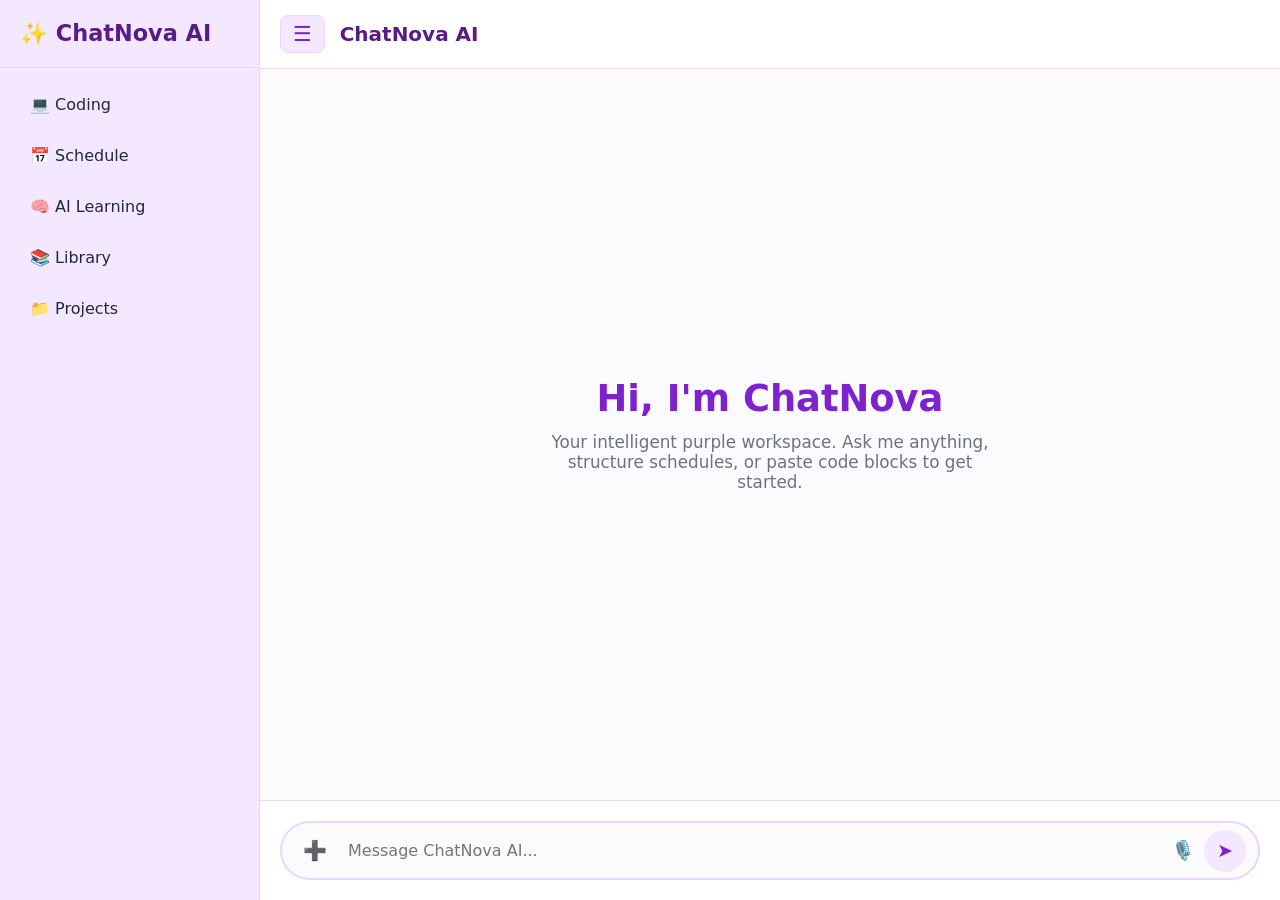
==== index.html @ 17fc51e3 "Update index.html" ====
<!DOCTYPE html>
<html lang="en">
<head>
    <meta charset="UTF-8">
    <meta name="viewport" content="width=device-width, initial-scale=1.0">
    <title>ChatNova AI</title>
    <style>
        /* --- Purple Theme Variables --- */
        :root {
            --primary: #7e22ce;       /* Main Purple */
            --primary-light: #a855f7; /* Light Purple */
            --primary-dark: #581c87;  /* Dark Purple */
            --bg-main: #fbfbfe;       /* Main Chat Background */
            --bg-sidebar: #f3e8ff;    /* Light Purple Sidebar */
            --bg-panel: #ffffff;      /* Pure White Panels */
            --text-main: #1f2937;
            --text-muted: #6b7280;
            --border: #e9d5ff;
            --shadow: rgba(126, 34, 206, 0.12);
        }

        * {
            box-sizing: border-box;
            margin: 0;
            padding: 0;
            font-family: 'Segoe UI', system-ui, -apple-system, sans-serif;
        }

        body {
            display: flex;
            height: 100vh;
            width: 100vw;
            background-color: var(--bg-main);
            color: var(--text-main);
            overflow: hidden;
        }

        /* --- Sidebar (Side Menu) --- */
        .sidebar {
            width: 260px;
            min-width: 260px;
            background-color: var(--bg-sidebar);
            border-right: 1px solid var(--border);
            display: flex;
            flex-direction: column;
            transition: all 0.3s ease;
            z-index: 100;
        }

        /* Class to collapse sidebar on desktop/mobile */
        .sidebar.collapsed {
            margin-left: -260px;
        }

        .sidebar-header {
            padding: 20px;
            font-size: 1.4rem;
            font-weight: 700;
            color: var(--primary-dark);
            border-bottom: 1px solid var(--border);
            display: flex;
            align-items: center;
            justify-content: space-between;
        }

        .menu-items {
            list-style: none;
            padding: 15px;
            flex-grow: 1;
            overflow-y: auto;
        }

        .menu-items li {
            padding: 12px 15px;
            margin-bottom: 8px;
            border-radius: 10px;
            cursor: pointer;
            transition: all 0.2s ease;
            display: flex;
            align-items: center;
            gap: 12px;
            font-weight: 500;
            color: var(--text-main);
        }

        .menu-items li:hover {
            background-color: var(--primary);
            color: white;
        }

        /* --- Main Chat Workspace --- */
        .main-content {
            flex-grow: 1;
            display: flex;
            flex-direction: column;
            height: 100%;
            position: relative;
            overflow: hidden;
        }

        /* Persistent Header for Top Actions */
        .app-header {
            display: flex;
            align-items: center;
            padding: 15px 20px;
            background-color: var(--bg-panel);
            border-bottom: 1px solid var(--border);
            gap: 15px;
        }

        .menu-btn {
            background: var(--bg-sidebar);
            border: 1px solid var(--border);
            font-size: 1.3rem;
            color: var(--primary);
            cursor: pointer;
            padding: 6px 12px;
            border-radius: 8px;
            transition: all 0.2s;
            display: flex;
            align-items: center;
            justify-content: center;
        }

        .menu-btn:hover {
            background-color: var(--primary);
            color: white;
        }

        .app-title {
            font-size: 1.25rem;
            font-weight: 600;
            color: var(--primary-dark);
        }

        /* --- Chat Stream Display --- */
        .chat-display {
            flex-grow: 1;
            padding: 20px;
            overflow-y: auto;
            display: flex;
            flex-direction: column;
            gap: 20px;
        }

        .welcome-container {
            text-align: center;
            margin: auto;
            max-width: 500px;
            padding: 20px;
        }

        .welcome-container h1 {
            color: var(--primary);
            margin-bottom: 12px;
            font-size: 2.3rem;
        }

        .welcome-container p {
            color: var(--text-muted);
            font-size: 1.05rem;
        }

        /* Chat Bubbles */
        .message {
            max-width: 75%;
            padding: 14px 18px;
            border-radius: 18px;
            font-size: 1rem;
            line-height: 1.5;
            word-wrap: break-word;
            animation: fadeIn 0.3s ease;
        }

        @keyframes fadeIn {
            from { opacity: 0; transform: translateY(8px); }
            to { opacity: 1; transform: translateY(0); }
        }

        .message.user {
            align-self: flex-end;
            background-color: var(--primary);
            color: white;
            border-radius: 18px 18px 0 18px;
            box-shadow: 0 4px 10px var(--shadow);
        }

        .message.assistant {
            align-self: flex-start;
            background-color: var(--bg-panel);
            color: var(--text-main);
            border-radius: 18px 18px 18px 0;
            border: 1px solid var(--border);
            box-shadow: 0 2px 5px rgba(0,0,0,0.02);
        }

        /* --- Input Action Center --- */
        .input-area-wrapper {
            padding: 20px;
            background-color: var(--bg-panel);
            border-top: 1px solid var(--border);
            position: relative;
        }

        .input-box-container {
            display: flex;
            align-items: center;
            background-color: var(--bg-main);
            border: 2px solid var(--border);
            border-radius: 30px;
            padding: 6px 12px;
            transition: all 0.2s ease;
        }

        .input-box-container:focus-within {
            border-color: var(--primary-light);
            background-color: #fff;
            box-shadow: 0 0 12px var(--shadow);
        }

        .action-btn {
            background: none;
            border: none;
            font-size: 1.2rem;
            color: var(--text-muted);
            cursor: pointer;
            width: 42px;
            height: 42px;
            border-radius: 50%;
            display: flex;
            align-items: center;
            justify-content: center;
            transition: all 0.2s;
            flex-shrink: 0;
        }

        .action-btn:hover {
            background-color: var(--border);
            color: var(--primary-dark);
        }

        .action-btn.send {
            color: var(--primary);
            background-color: var(--bg-sidebar);
        }

        .action-btn.send:hover {
            background-color: var(--primary);
            color: white;
        }

        .chat-input {
            flex-grow: 1;
            border: none;
            outline: none;
            padding: 12px;
            font-size: 1rem;
            background: transparent;
            color: var(--text-main);
        }

        /* --- Floating Upload Overlay Menu --- */
        .upload-popup-menu {
            position: absolute;
            bottom: 85px;
            left: 25px;
            background-color: var(--bg-panel);
            border: 1px solid var(--border);
            border-radius: 14px;
            box-shadow: 0 12px 24px var(--shadow);
            display: none;
            flex-direction: column;
            width: 180px;
            z-index: 200;
            overflow: hidden;
        }

        .upload-popup-menu.show {
            display: flex;
            animation: popUp 0.2s ease;
        }

        @keyframes popUp {
            from { opacity: 0; transform: translateY(15px) scale(0.95); }
            to { opacity: 1; transform: translateY(0) scale(1); }
        }

        .upload-option {
            padding: 12px 16px;
            display: flex;
            align-items: center;
            gap: 12px;
            cursor: pointer;
            font-weight: 500;
            transition: background 0.2s;
            color: var(--text-main);
        }

        .upload-option:hover {
            background-color: var(--bg-sidebar);
            color: var(--primary-dark);
        }

        /* --- Responsive Screen Dynamics --- */
        @media (max-width: 768px) {
            .sidebar {
                position: absolute;
                top: 0;
                left: 0;
                height: 100%;
            }
            
            /* Overlay shadow background when sidebar is open on mobile */
            body.sidebar-open::after {
                content: '';
                position: fixed;
                top: 0;
                left: 0;
                width: 100vw;
                height: 100vh;
                background: rgba(0,0,0,0.4);
                z-index: 90;
            }
        }
    </style>
</head>
<body>

    <aside class="sidebar" id="sidebar">
        <div class="sidebar-header">
            <span>✨ ChatNova AI</span>
        </div>
        <ul class="menu-items">
            <li onclick="selectMenu('Coding')">💻 Coding</li>
            <li onclick="selectMenu('Schedule')">📅 Schedule</li>
            <li onclick="selectMenu('AI Learning')">🧠 AI Learning</li>
            <li onclick="selectMenu('Library')">📚 Library</li>
            <li onclick="selectMenu('Projects')">📁 Projects</li>
        </ul>
    </aside>

    <main class="main-content">
        <header class="app-header">
            <button class="menu-btn" id="globalMenuToggle" title="Toggle Sidebar">☰</button>
            <div class="app-title" id="dynamicTitle">ChatNova AI</div>
        </header>

        <div class="chat-display" id="chatDisplay">
            <div class="welcome-container" id="welcomeScreen">
                <h1>Hi, I'm ChatNova</h1>
                <p>Your intelligent purple workspace. Ask me anything, structure schedules, or paste code blocks to get started.</p>
            </div>
        </div>

        <div class="input-area-wrapper">
            
            <div class="upload-popup-menu" id="uploadPopupMenu">
                <div class="upload-option" onclick="triggerUpload('Camera')">📷 Camera</div>
                <div class="upload-option" onclick="triggerUpload('Image')">🖼️ Upload Image</div>
                <div class="upload-option" onclick="triggerUpload('File')">📁 File</div>
            </div>

            <div class="input-box-container">
                <button class="action-btn" id="plusMenuBtn" title="Upload Content" type="button">➕</button>
                <input type="text" id="chatInputField" class="chat-input" placeholder="Message ChatNova AI..." autocomplete="off">
                <button class="action-btn" id="micBtn" title="Voice Input" type="button">🎙️</button>
                <button class="action-btn send" id="sendMsgBtn" title="Send Message" type="button">➤</button>
            </div>
        </div>
    </main>

    <script>
        // DOM Elements Configuration
        const sidebar = document.getElementById('sidebar');
        const globalMenuToggle = document.getElementById('globalMenuToggle');
        const plusMenuBtn = document.getElementById('plusMenuBtn');
        const uploadPopupMenu = document.getElementById('uploadPopupMenu');
        const sendMsgBtn = document.getElementById('sendMsgBtn');
        const chatInputField = document.getElementById('chatInputField');
        const chatDisplay = document.getElementById('chatDisplay');
        const welcomeScreen = document.getElementById('welcomeScreen');
        const micBtn = document.getElementById('micBtn');

        // 1. Sidebar Collapse / Expand Functionality (Desktop & Mobile)
        globalMenuToggle.addEventListener('click', (e) => {
            e.stopPropagation();
            sidebar.classList.toggle('collapsed');
            document.body.classList.toggle('sidebar-open');
        });

        // Close sidebar on mobile when clicking the workspace backdrop
        document.addEventListener('click', (e) => {
            if (window.innerWidth <= 768) {
                if (!sidebar.contains(e.target) && !globalMenuToggle.contains(e.target)) {
                    sidebar.classList.add('collapsed');
                    document.body.classList.remove('sidebar-open');
                }
            }
        });

        // 2. ➕ Plus Upload Menu Mechanics
        plusMenuBtn.addEventListener('click', (e) => {
            e.stopPropagation(); // Stop window click from instantly shutting the menu
            uploadPopupMenu.classList.toggle('show');
        });

        // Dismiss upload menu when clicking anywhere else on screen
        document.addEventListener('click', (e) => {
            if (!uploadPopupMenu.contains(e.target) && !plusMenuBtn.contains(e.target)) {
                uploadPopupMenu.classList.remove('show');
            }
        });

        // 3. Execution Logic for Upload Actions
        function triggerUpload(type) {
            uploadPopupMenu.classList.remove('show');
            
            // Render simulated upload systemic response
            hideWelcome();
            appendMessage(`System Action: Activated ${type} pipeline.`, 'assistant');
        }

        // 4. Sidebar Content Categorization Simulation
        function selectMenu(category) {
            document.getElementById('dynamicTitle').innerText = `ChatNova AI — ${category}`;
            hideWelcome();
            appendMessage(`Switched contextual canvas to: **${category}** mode.`, 'assistant');
            
            // Auto collapse sidebar view on mobile after item choice
            if (window.innerWidth <= 768) {
                sidebar.classList.add('collapsed');
                document.body.classList.remove('sidebar-open');
            }
        }

        // 5. Chat Lifecycle Engine (Send & Response)
        function executeUserSend() {
            const queryText = chatInputField.value.trim();
            if (!queryText) return; // Prevent empty transmissions

            hideWelcome();
            
            // Inject User Message Bubble
            appendMessage(queryText, 'user');
            chatInputField.value = ''; // Flush input track

            // Trigger AI Automated Response Generation Routine
            simulateAIResponse(queryText);
        }

        function appendMessage(text, sender) {
            const msgBubble = document.createElement('div');
            msgBubble.classList.add('message', sender);
            msgBubble.innerHTML = text;
            
            chatDisplay.appendChild(msgBubble);
            
            // Enforce automatic scroll-down tracking
            chatDisplay.scrollTop = chatDisplay.scrollHeight;
        }

        function hideWelcome() {
            if (welcomeScreen) {
                welcomeScreen.style.display = 'none';
            }
        }

        function simulateAIResponse(userPrompt) {
            setTimeout(() => {
                let reply = "I process prompts universally. Tell me how to configure your current stack!";
                
                if (userPrompt.toLowerCase().includes('hello') || userPrompt.toLowerCase().includes('hi')) {
                    reply = "Hello! ChatNova AI online. Ready to build software, organize calendars, or parse intelligence tracks.";
                } else {
                    reply = `I am processing your text request: "<em>${userPrompt}</em>". Custom workspace triggers are online.`;
                }
                appendMessage(reply, 'assistant');
            }, 750);
        }

        // Event Attachment Links
        sendMsgBtn.addEventListener('click', executeUserSend);
        
        chatInputField.addEventListener('keydown', (e) => {
            if (e.key === 'Enter') {
                executeUserSend();
            }
        });

        micBtn.addEventListener('click', () => {
            hideWelcome();
            appendMessage("<em>Listening for audio stream input...</em>", 'assistant');
        });
    </script>
</body>
</html>
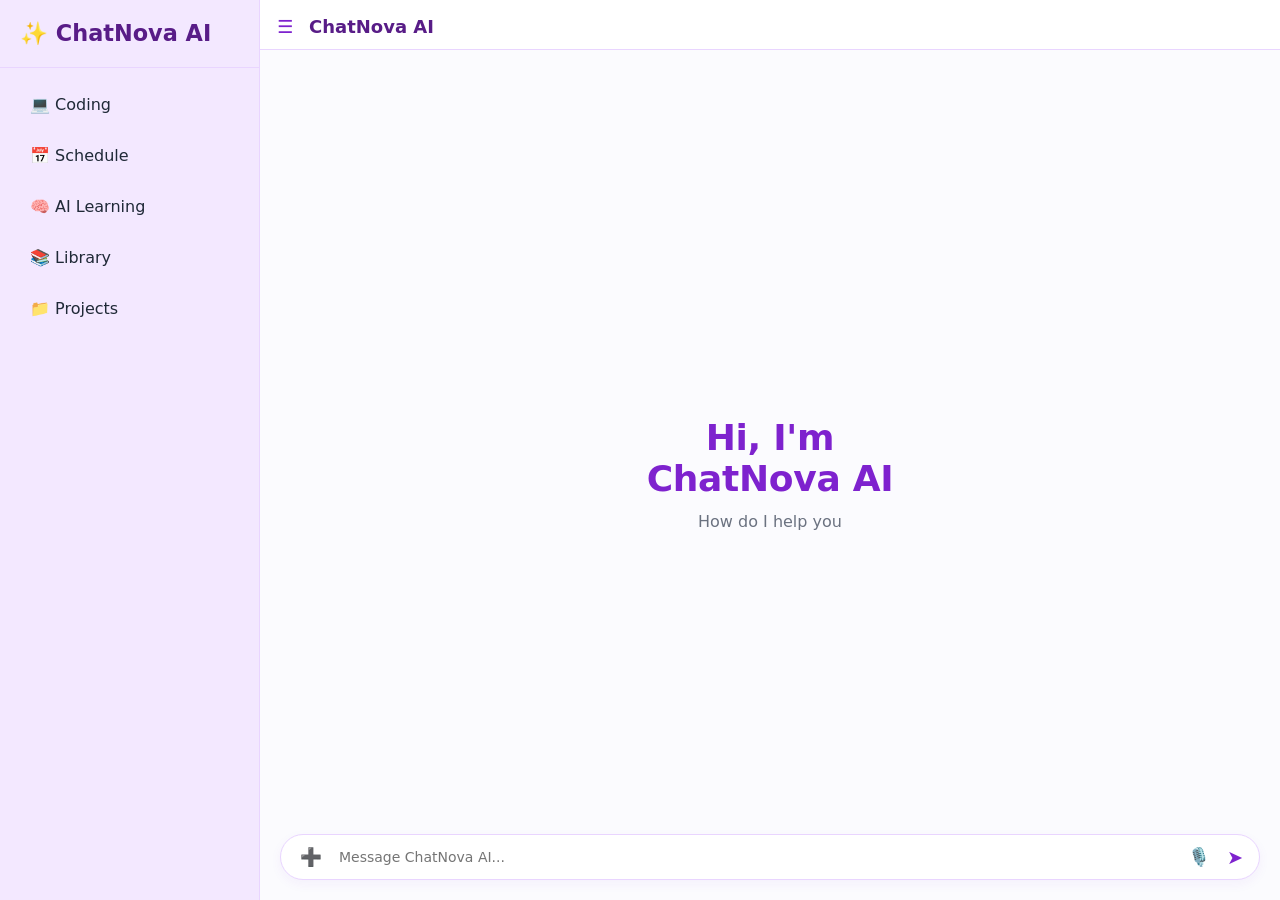
==== commit 21527331: "Update index.html" ====
--- a/index.html
+++ b/index.html
@@ -2,7 +2,7 @@
 <html lang="en">
 <head>
     <meta charset="UTF-8">
-    <meta name="viewport" content="width=device-width, initial-scale=1.0">
+    <meta name="viewport" content="width=device-width, initial-scale=1.0, maximum-scale=1.0, user-scalable=no">
     <title>ChatNova AI</title>
     <style>
         /* --- Purple Theme Variables --- */
@@ -26,13 +26,20 @@
             font-family: 'Segoe UI', system-ui, -apple-system, sans-serif;
         }
 
-        body {
-            display: flex;
-            height: 100vh;
+        html, body {
+            height: 100dvh;
             width: 100vw;
             background-color: var(--bg-main);
             color: var(--text-main);
             overflow: hidden;
+            position: fixed;
+            top: 0;
+            left: 0;
+            display: flex;
+
+            /* Mobile Chrome ko text automatically bada karne se rokne ke liye */
+            -webkit-text-size-adjust: none !important;
+            text-size-adjust: none !important;
         }
 
         /* --- Sidebar (Side Menu) --- */
@@ -47,7 +54,6 @@
             z-index: 100;
         }
 
-        /* Class to collapse sidebar on desktop/mobile */
         .sidebar.collapsed {
             margin-left: -260px;
         }
@@ -93,42 +99,37 @@
             flex-grow: 1;
             display: flex;
             flex-direction: column;
-            height: 100%;
+            height: 100dvh;
+            width: 100%;
             position: relative;
             overflow: hidden;
         }
 
-        /* Persistent Header for Top Actions */
+        /* Persistent Header */
         .app-header {
             display: flex;
             align-items: center;
-            padding: 15px 20px;
+            padding: 16px 16px 12px 16px !important;
             background-color: var(--bg-panel);
             border-bottom: 1px solid var(--border);
             gap: 15px;
+            flex-shrink: 0;
         }
 
         .menu-btn {
-            background: var(--bg-sidebar);
-            border: 1px solid var(--border);
-            font-size: 1.3rem;
+            background: transparent;
+            border: none;
+            font-size: 18px !important;
+            width: 18px !important;
             color: var(--primary);
             cursor: pointer;
-            padding: 6px 12px;
-            border-radius: 8px;
-            transition: all 0.2s;
             display: flex;
             align-items: center;
             justify-content: center;
         }
 
-        .menu-btn:hover {
-            background-color: var(--primary);
-            color: white;
-        }
-
         .app-title {
-            font-size: 1.25rem;
+            font-size: 18px;
             font-weight: 600;
             color: var(--primary-dark);
         }
@@ -136,29 +137,37 @@
         /* --- Chat Stream Display --- */
         .chat-display {
             flex-grow: 1;
+            min-height: 0;
             padding: 20px;
+            padding-bottom: 120px; /* Space protected for bottom input bar */
             overflow-y: auto;
             display: flex;
             flex-direction: column;
+            justify-content: center;
             gap: 20px;
         }
 
+        /* ─── 🌟 ULTRA-SLEEK CHHOTA TEXT CONFIGURATION 🌟 ─── */
         .welcome-container {
             text-align: center;
-            margin: auto;
-            max-width: 500px;
-            padding: 20px;
+            margin: auto !important;
+            width: 260px !important;
+            max-width: 260px !important;
+            padding: 0px !important;
         }
 
         .welcome-container h1 {
-            color: var(--primary);
-            margin-bottom: 12px;
-            font-size: 2.3rem;
+            color: var(--primary) !important;
+            font-size: 18px !important; /* Perfect small dimensions */
+            font-weight: 700 !important;
+            margin-bottom: 6px !important;
+            letter-spacing: -0.3px !important;
         }
 
         .welcome-container p {
-            color: var(--text-muted);
-            font-size: 1.05rem;
+            color: var(--text-muted) !important;
+            font-size: 12px !important; /* Tiny premium looking subtitle text */
+            line-height: 1.4 !important;
         }
 
         /* Chat Bubbles */
@@ -194,69 +203,76 @@
             box-shadow: 0 2px 5px rgba(0,0,0,0.02);
         }
 
-        /* --- Input Action Center --- */
+        /* ─── 🌟 FIXED INPUT BOX & RIGHT ICONS ALIGNMENT 🌟 ─── */
         .input-area-wrapper {
-            padding: 20px;
+            position: absolute !important;
+            bottom: 0 !important;
+            left: 0 !important;
+            width: 100% !important;
+            padding: 12px 16px !important;
+            padding-bottom: 24px !important; /* Screen floor margin */
+            background-color: var(--bg-main) !important;
+            z-index: 999 !important;
+        }
+
+        .input-box-container {
+            display: flex;
+            align-items: center;
+            justify-content: space-between !important;
             background-color: var(--bg-panel);
-            border-top: 1px solid var(--border);
-            position: relative;
-        }
-
-        .input-box-container {
-            display: flex;
-            align-items: center;
-            background-color: var(--bg-main);
-            border: 2px solid var(--border);
-            border-radius: 30px;
-            padding: 6px 12px;
-            transition: all 0.2s ease;
-        }
-
-        .input-box-container:focus-within {
-            border-color: var(--primary-light);
-            background-color: #fff;
-            box-shadow: 0 0 12px var(--shadow);
-        }
-
-        .action-btn {
-            background: none;
-            border: none;
-            font-size: 1.2rem;
-            color: var(--text-muted);
-            cursor: pointer;
-            width: 42px;
-            height: 42px;
-            border-radius: 50%;
-            display: flex;
-            align-items: center;
-            justify-content: center;
-            transition: all 0.2s;
-            flex-shrink: 0;
-        }
-
-        .action-btn:hover {
-            background-color: var(--border);
-            color: var(--primary-dark);
-        }
-
-        .action-btn.send {
-            color: var(--primary);
-            background-color: var(--bg-sidebar);
-        }
-
-        .action-btn.send:hover {
-            background-color: var(--primary);
-            color: white;
+            border: 1px solid var(--border);
+            border-radius: 28px;
+            padding: 6px 14px !important;
+            box-shadow: 0 4px 12px rgba(126, 34, 206, 0.05);
+            gap: 8px;
         }
 
         .chat-input {
             flex-grow: 1;
             border: none;
             outline: none;
-            padding: 12px;
-            font-size: 1rem;
+            padding: 6px 4px;
+            font-size: 14px;
             background: transparent;
             color: var(--text-main);
+        }
+
+        /* Right Side Actions wrapper to prevent button layout overflow */
+        .input-actions-right {
+            display: flex;
+            align-items: center;
+            gap: 12px;
+            flex-shrink: 0;
+            padding-right: 2px;
+        }
+
+        .action-btn {
+            background: none;
+            border: none;
+            font-size: 1.1rem;
+            color: var(--text-muted);
+            cursor: pointer;
+            width: 32px;
+            height: 32px;
+            border-radius: 50%;
+            display: flex;
+            align-items: center;
+            justify-content: center;
+            transition: all 0.2s;
+            flex-shrink: 0;
+        }
+
+        .action-btn:hover {
+            background-color: var(--border);
+            color: var(--primary-dark);
+        }
+
+        .action-btn.send {
+            color: var(--primary) !important;
+            font-size: 1.2rem !important;
+            background-color: transparent !important;
+            width: auto;
+            height: auto;
         }
 
         /* --- Floating Upload Overlay Menu --- */
@@ -309,8 +325,7 @@
                 left: 0;
                 height: 100%;
             }
-            
-            /* Overlay shadow background when sidebar is open on mobile */
+
             body.sidebar-open::after {
                 content: '';
                 position: fixed;
@@ -320,6 +335,28 @@
                 height: 100vh;
                 background: rgba(0,0,0,0.4);
                 z-index: 90;
+            }
+        }
+
+        /* Large Computer Monitors Reset Scaling */
+        @media (min-width: 769px) {
+            .welcome-container {
+                max-width: 500px;
+                width: auto !important;
+            }
+            .welcome-container h1 {
+                font-size: 36px !important;
+                margin-bottom: 12px !important;
+            }
+            .welcome-container p {
+                font-size: 16px !important;
+            }
+            .input-area-wrapper {
+                position: relative;
+                padding: 20px !important;
+            }
+            .chat-display {
+                padding-bottom: 20px;
             }
         }
     </style>
@@ -339,7 +376,7 @@
         </ul>
     </aside>
 
-    <main class="main-content">
+    <div class="main-content">
         <header class="app-header">
             <button class="menu-btn" id="globalMenuToggle" title="Toggle Sidebar">☰</button>
             <div class="app-title" id="dynamicTitle">ChatNova AI</div>
@@ -347,13 +384,13 @@
 
         <div class="chat-display" id="chatDisplay">
             <div class="welcome-container" id="welcomeScreen">
-                <h1>Hi, I'm ChatNova</h1>
-                <p>Your intelligent purple workspace. Ask me anything, structure schedules, or paste code blocks to get started.</p>
+                <h1>Hi, I'm ChatNova AI</h1>
+                <p>How do I help you</p>
             </div>
         </div>
 
         <div class="input-area-wrapper">
-            
+
             <div class="upload-popup-menu" id="uploadPopupMenu">
                 <div class="upload-option" onclick="triggerUpload('Camera')">📷 Camera</div>
                 <div class="upload-option" onclick="triggerUpload('Image')">🖼️ Upload Image</div>
@@ -363,14 +400,17 @@
             <div class="input-box-container">
                 <button class="action-btn" id="plusMenuBtn" title="Upload Content" type="button">➕</button>
                 <input type="text" id="chatInputField" class="chat-input" placeholder="Message ChatNova AI..." autocomplete="off">
-                <button class="action-btn" id="micBtn" title="Voice Input" type="button">🎙️</button>
-                <button class="action-btn send" id="sendMsgBtn" title="Send Message" type="button">➤</button>
+                
+                <!-- Right Side Actions Group to stop layout shifting -->
+                <div class="input-actions-right">
+                    <button class="action-btn" id="micBtn" title="Voice Input" type="button">🎙️</button>
+                    <button class="action-btn send" id="sendMsgBtn" title="Send Message" type="button">➤</button>
+                </div>
             </div>
         </div>
-    </main>
+    </div>
 
     <script>
-        // DOM Elements Configuration
         const sidebar = document.getElementById('sidebar');
         const globalMenuToggle = document.getElementById('globalMenuToggle');
         const plusMenuBtn = document.getElementById('plusMenuBtn');
@@ -381,14 +421,12 @@
         const welcomeScreen = document.getElementById('welcomeScreen');
         const micBtn = document.getElementById('micBtn');
 
-        // 1. Sidebar Collapse / Expand Functionality (Desktop & Mobile)
         globalMenuToggle.addEventListener('click', (e) => {
             e.stopPropagation();
             sidebar.classList.toggle('collapsed');
             document.body.classList.toggle('sidebar-open');
         });
 
-        // Close sidebar on mobile when clicking the workspace backdrop
         document.addEventListener('click', (e) => {
             if (window.innerWidth <= 768) {
                 if (!sidebar.contains(e.target) && !globalMenuToggle.contains(e.target)) {
@@ -398,53 +436,41 @@
             }
         });
 
-        // 2. ➕ Plus Upload Menu Mechanics
         plusMenuBtn.addEventListener('click', (e) => {
-            e.stopPropagation(); // Stop window click from instantly shutting the menu
+            e.stopPropagation();
             uploadPopupMenu.classList.toggle('show');
         });
 
-        // Dismiss upload menu when clicking anywhere else on screen
         document.addEventListener('click', (e) => {
             if (!uploadPopupMenu.contains(e.target) && !plusMenuBtn.contains(e.target)) {
                 uploadPopupMenu.classList.remove('show');
             }
         });
 
-        // 3. Execution Logic for Upload Actions
         function triggerUpload(type) {
             uploadPopupMenu.classList.remove('show');
-            
-            // Render simulated upload systemic response
             hideWelcome();
             appendMessage(`System Action: Activated ${type} pipeline.`, 'assistant');
         }
 
-        // 4. Sidebar Content Categorization Simulation
         function selectMenu(category) {
             document.getElementById('dynamicTitle').innerText = `ChatNova AI — ${category}`;
             hideWelcome();
             appendMessage(`Switched contextual canvas to: **${category}** mode.`, 'assistant');
-            
-            // Auto collapse sidebar view on mobile after item choice
+
             if (window.innerWidth <= 768) {
                 sidebar.classList.add('collapsed');
                 document.body.classList.remove('sidebar-open');
             }
         }
 
-        // 5. Chat Lifecycle Engine (Send & Response)
         function executeUserSend() {
             const queryText = chatInputField.value.trim();
-            if (!queryText) return; // Prevent empty transmissions
+            if (!queryText) return;
 
             hideWelcome();
-            
-            // Inject User Message Bubble
             appendMessage(queryText, 'user');
-            chatInputField.value = ''; // Flush input track
-
-            // Trigger AI Automated Response Generation Routine
+            chatInputField.value = '';
             simulateAIResponse(queryText);
         }
 
@@ -452,10 +478,7 @@
             const msgBubble = document.createElement('div');
             msgBubble.classList.add('message', sender);
             msgBubble.innerHTML = text;
-            
             chatDisplay.appendChild(msgBubble);
-            
-            // Enforce automatic scroll-down tracking
             chatDisplay.scrollTop = chatDisplay.scrollHeight;
         }
 
@@ -468,7 +491,6 @@
         function simulateAIResponse(userPrompt) {
             setTimeout(() => {
                 let reply = "I process prompts universally. Tell me how to configure your current stack!";
-                
                 if (userPrompt.toLowerCase().includes('hello') || userPrompt.toLowerCase().includes('hi')) {
                     reply = "Hello! ChatNova AI online. Ready to build software, organize calendars, or parse intelligence tracks.";
                 } else {
@@ -478,9 +500,7 @@
             }, 750);
         }
 
-        // Event Attachment Links
         sendMsgBtn.addEventListener('click', executeUserSend);
-        
         chatInputField.addEventListener('keydown', (e) => {
             if (e.key === 'Enter') {
                 executeUserSend();
@@ -493,4 +513,4 @@
         });
     </script>
 </body>
-</html>+</html>
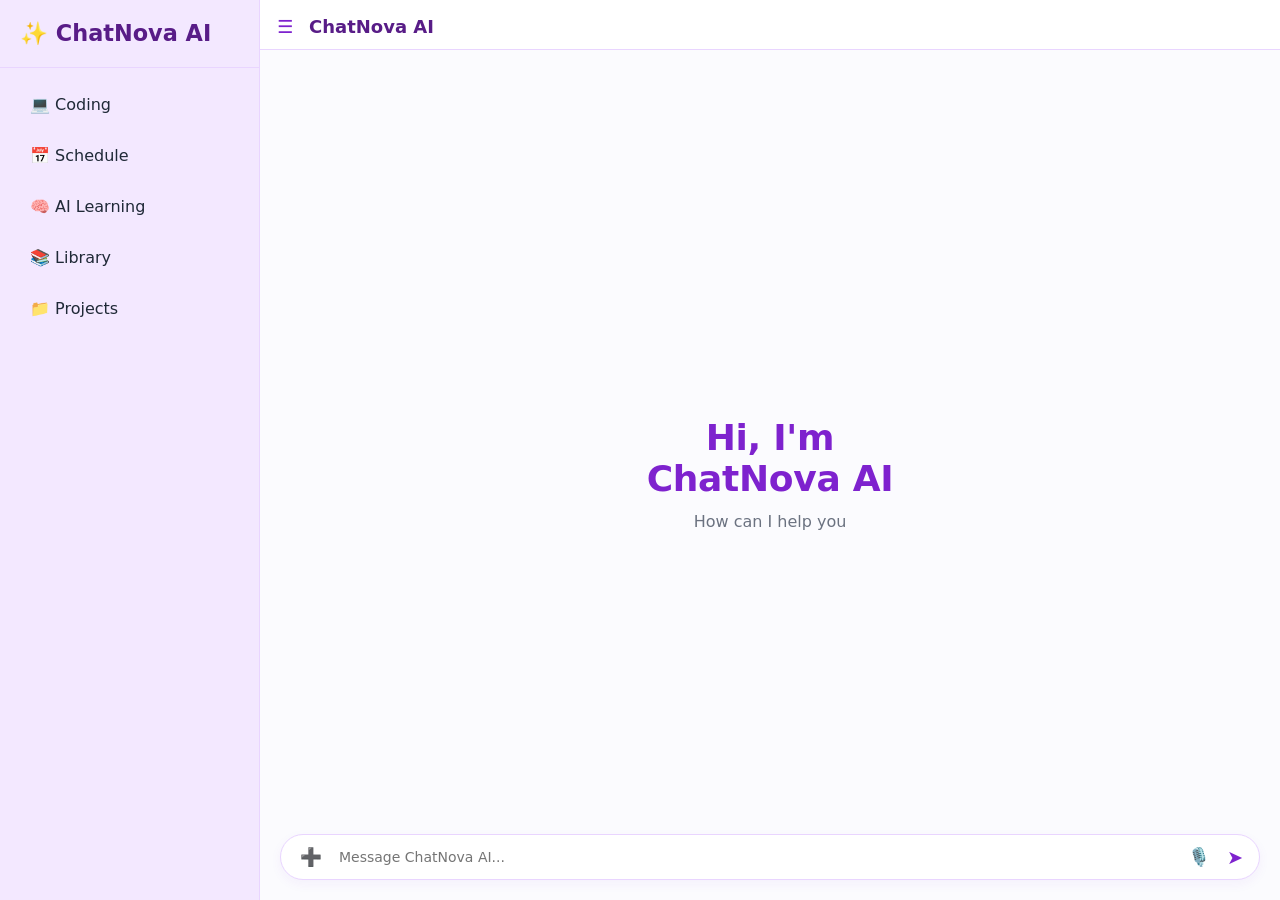
==== commit ec48afb2: "Update index.html" ====
--- a/index.html
+++ b/index.html
@@ -385,16 +385,16 @@
         <div class="chat-display" id="chatDisplay">
             <div class="welcome-container" id="welcomeScreen">
                 <h1>Hi, I'm ChatNova AI</h1>
-                <p>How do I help you</p>
+                <p>How can I help you</p>
             </div>
         </div>
 
         <div class="input-area-wrapper">
 
             <div class="upload-popup-menu" id="uploadPopupMenu">
-                <div class="upload-option" onclick="triggerUpload('Camera')">📷 Camera</div>
-                <div class="upload-option" onclick="triggerUpload('Image')">🖼️ Upload Image</div>
-                <div class="upload-option" onclick="triggerUpload('File')">📁 File</div>
+                <div class="upload-option" onclick="triggerUpload('Camera')"> Camera</div>
+                <div class="upload-option" onclick="triggerUpload('Image')"> Upload Image</div>
+                <div class="upload-option" onclick="triggerUpload('File')"> File</div>
             </div>
 
             <div class="input-box-container">
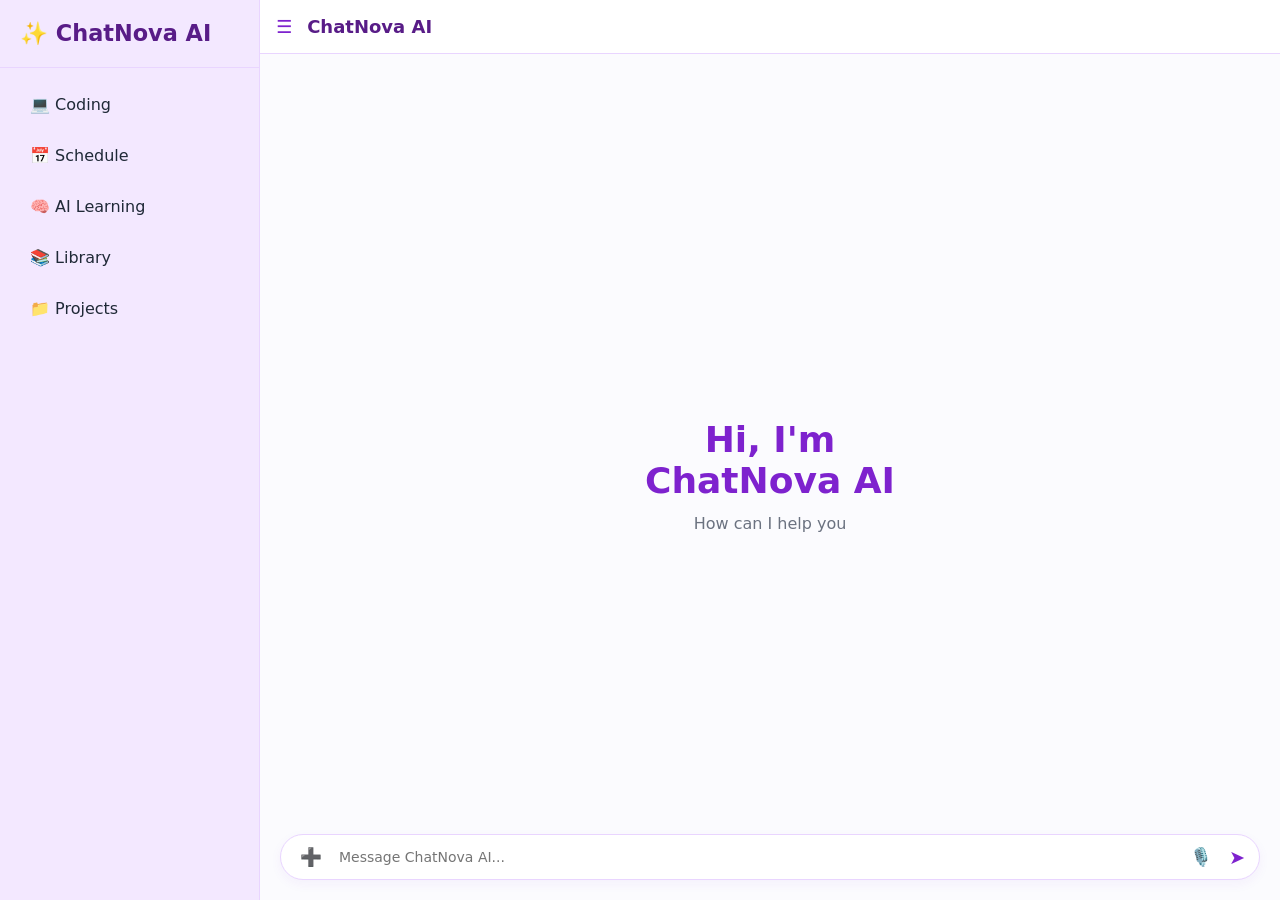
==== commit 4ed19e15: "Update index.html" ====
--- a/index.html
+++ b/index.html
@@ -5,368 +5,75 @@
     <meta name="viewport" content="width=device-width, initial-scale=1.0, maximum-scale=1.0, user-scalable=no">
     <title>ChatNova AI</title>
     <style>
-        /* --- Purple Theme Variables --- */
         :root {
-            --primary: #7e22ce;       /* Main Purple */
-            --primary-light: #a855f7; /* Light Purple */
-            --primary-dark: #581c87;  /* Dark Purple */
-            --bg-main: #fbfbfe;       /* Main Chat Background */
-            --bg-sidebar: #f3e8ff;    /* Light Purple Sidebar */
-            --bg-panel: #ffffff;      /* Pure White Panels */
-            --text-main: #1f2937;
-            --text-muted: #6b7280;
-            --border: #e9d5ff;
+            --primary: #7e22ce; --primary-light: #a855f7; --primary-dark: #581c87;
+            --bg-main: #fbfbfe; --bg-sidebar: #f3e8ff; --bg-panel: #ffffff;
+            --text-main: #1f2937; --text-muted: #6b7280; --border: #e9d5ff;
             --shadow: rgba(126, 34, 206, 0.12);
         }
-
-        * {
-            box-sizing: border-box;
-            margin: 0;
-            padding: 0;
-            font-family: 'Segoe UI', system-ui, -apple-system, sans-serif;
-        }
-
+        * { box-sizing: border-box; margin: 0; padding: 0; font-family: 'Segoe UI', system-ui, sans-serif; }
         html, body {
-            height: 100dvh;
-            width: 100vw;
-            background-color: var(--bg-main);
-            color: var(--text-main);
-            overflow: hidden;
-            position: fixed;
-            top: 0;
-            left: 0;
-            display: flex;
-
-            /* Mobile Chrome ko text automatically bada karne se rokne ke liye */
+            height: 100dvh; width: 100vw; background-color: var(--bg-main); color: var(--text-main);
+            overflow: hidden; position: fixed; top: 0; left: 0; display: flex;
             -webkit-text-size-adjust: none !important;
-            text-size-adjust: none !important;
-        }
-
-        /* --- Sidebar (Side Menu) --- */
+        }
         .sidebar {
-            width: 260px;
-            min-width: 260px;
-            background-color: var(--bg-sidebar);
-            border-right: 1px solid var(--border);
-            display: flex;
-            flex-direction: column;
-            transition: all 0.3s ease;
-            z-index: 100;
-        }
-
-        .sidebar.collapsed {
-            margin-left: -260px;
-        }
-
-        .sidebar-header {
-            padding: 20px;
-            font-size: 1.4rem;
-            font-weight: 700;
-            color: var(--primary-dark);
-            border-bottom: 1px solid var(--border);
-            display: flex;
-            align-items: center;
-            justify-content: space-between;
-        }
-
-        .menu-items {
-            list-style: none;
-            padding: 15px;
-            flex-grow: 1;
-            overflow-y: auto;
-        }
-
-        .menu-items li {
-            padding: 12px 15px;
-            margin-bottom: 8px;
-            border-radius: 10px;
-            cursor: pointer;
-            transition: all 0.2s ease;
-            display: flex;
-            align-items: center;
-            gap: 12px;
-            font-weight: 500;
-            color: var(--text-main);
-        }
-
-        .menu-items li:hover {
-            background-color: var(--primary);
-            color: white;
-        }
-
-        /* --- Main Chat Workspace --- */
-        .main-content {
-            flex-grow: 1;
-            display: flex;
-            flex-direction: column;
-            height: 100dvh;
-            width: 100%;
-            position: relative;
-            overflow: hidden;
-        }
-
-        /* Persistent Header */
-        .app-header {
-            display: flex;
-            align-items: center;
-            padding: 16px 16px 12px 16px !important;
-            background-color: var(--bg-panel);
-            border-bottom: 1px solid var(--border);
-            gap: 15px;
-            flex-shrink: 0;
-        }
-
-        .menu-btn {
-            background: transparent;
-            border: none;
-            font-size: 18px !important;
-            width: 18px !important;
-            color: var(--primary);
-            cursor: pointer;
-            display: flex;
-            align-items: center;
-            justify-content: center;
-        }
-
-        .app-title {
-            font-size: 18px;
-            font-weight: 600;
-            color: var(--primary-dark);
-        }
-
-        /* --- Chat Stream Display --- */
-        .chat-display {
-            flex-grow: 1;
-            min-height: 0;
-            padding: 20px;
-            padding-bottom: 120px; /* Space protected for bottom input bar */
-            overflow-y: auto;
-            display: flex;
-            flex-direction: column;
-            justify-content: center;
-            gap: 20px;
-        }
-
-        /* ─── 🌟 ULTRA-SLEEK CHHOTA TEXT CONFIGURATION 🌟 ─── */
-        .welcome-container {
-            text-align: center;
-            margin: auto !important;
-            width: 260px !important;
-            max-width: 260px !important;
-            padding: 0px !important;
-        }
-
-        .welcome-container h1 {
-            color: var(--primary) !important;
-            font-size: 18px !important; /* Perfect small dimensions */
-            font-weight: 700 !important;
-            margin-bottom: 6px !important;
-            letter-spacing: -0.3px !important;
-        }
-
-        .welcome-container p {
-            color: var(--text-muted) !important;
-            font-size: 12px !important; /* Tiny premium looking subtitle text */
-            line-height: 1.4 !important;
-        }
-
-        /* Chat Bubbles */
-        .message {
-            max-width: 75%;
-            padding: 14px 18px;
-            border-radius: 18px;
-            font-size: 1rem;
-            line-height: 1.5;
-            word-wrap: break-word;
-            animation: fadeIn 0.3s ease;
-        }
-
-        @keyframes fadeIn {
-            from { opacity: 0; transform: translateY(8px); }
-            to { opacity: 1; transform: translateY(0); }
-        }
-
-        .message.user {
-            align-self: flex-end;
-            background-color: var(--primary);
-            color: white;
-            border-radius: 18px 18px 0 18px;
-            box-shadow: 0 4px 10px var(--shadow);
-        }
-
-        .message.assistant {
-            align-self: flex-start;
-            background-color: var(--bg-panel);
-            color: var(--text-main);
-            border-radius: 18px 18px 18px 0;
-            border: 1px solid var(--border);
-            box-shadow: 0 2px 5px rgba(0,0,0,0.02);
-        }
-
-        /* ─── 🌟 FIXED INPUT BOX & RIGHT ICONS ALIGNMENT 🌟 ─── */
-        .input-area-wrapper {
-            position: absolute !important;
-            bottom: 0 !important;
-            left: 0 !important;
-            width: 100% !important;
-            padding: 12px 16px !important;
-            padding-bottom: 24px !important; /* Screen floor margin */
-            background-color: var(--bg-main) !important;
-            z-index: 999 !important;
-        }
-
-        .input-box-container {
-            display: flex;
-            align-items: center;
-            justify-content: space-between !important;
-            background-color: var(--bg-panel);
-            border: 1px solid var(--border);
-            border-radius: 28px;
-            padding: 6px 14px !important;
-            box-shadow: 0 4px 12px rgba(126, 34, 206, 0.05);
-            gap: 8px;
-        }
-
-        .chat-input {
-            flex-grow: 1;
-            border: none;
-            outline: none;
-            padding: 6px 4px;
-            font-size: 14px;
-            background: transparent;
-            color: var(--text-main);
-        }
-
-        /* Right Side Actions wrapper to prevent button layout overflow */
-        .input-actions-right {
-            display: flex;
-            align-items: center;
-            gap: 12px;
-            flex-shrink: 0;
-            padding-right: 2px;
-        }
-
-        .action-btn {
-            background: none;
-            border: none;
-            font-size: 1.1rem;
-            color: var(--text-muted);
-            cursor: pointer;
-            width: 32px;
-            height: 32px;
-            border-radius: 50%;
-            display: flex;
-            align-items: center;
-            justify-content: center;
-            transition: all 0.2s;
-            flex-shrink: 0;
-        }
-
-        .action-btn:hover {
-            background-color: var(--border);
-            color: var(--primary-dark);
-        }
-
-        .action-btn.send {
-            color: var(--primary) !important;
-            font-size: 1.2rem !important;
-            background-color: transparent !important;
-            width: auto;
-            height: auto;
-        }
-
-        /* --- Floating Upload Overlay Menu --- */
-        .upload-popup-menu {
-            position: absolute;
-            bottom: 85px;
-            left: 25px;
-            background-color: var(--bg-panel);
-            border: 1px solid var(--border);
-            border-radius: 14px;
-            box-shadow: 0 12px 24px var(--shadow);
-            display: none;
-            flex-direction: column;
-            width: 180px;
-            z-index: 200;
-            overflow: hidden;
-        }
-
-        .upload-popup-menu.show {
-            display: flex;
-            animation: popUp 0.2s ease;
-        }
-
-        @keyframes popUp {
-            from { opacity: 0; transform: translateY(15px) scale(0.95); }
-            to { opacity: 1; transform: translateY(0) scale(1); }
-        }
-
-        .upload-option {
-            padding: 12px 16px;
-            display: flex;
-            align-items: center;
-            gap: 12px;
-            cursor: pointer;
-            font-weight: 500;
-            transition: background 0.2s;
-            color: var(--text-main);
-        }
-
-        .upload-option:hover {
-            background-color: var(--bg-sidebar);
-            color: var(--primary-dark);
-        }
-
-        /* --- Responsive Screen Dynamics --- */
+            width: 260px; min-width: 260px; background-color: var(--bg-sidebar);
+            border-right: 1px solid var(--border); display: flex; flex-direction: column;
+            transition: all 0.3s ease; z-index: 100;
+        }
+        .sidebar.collapsed { margin-left: -260px; }
+        .sidebar-header { padding: 20px; font-size: 1.4rem; font-weight: 700; color: var(--primary-dark); border-bottom: 1px solid var(--border); }
+        .menu-items { list-style: none; padding: 15px; flex-grow: 1; overflow-y: auto; }
+        .menu-items li { padding: 12px 15px; margin-bottom: 8px; border-radius: 10px; cursor: pointer; transition: all 0.2s; display: flex; align-items: center; gap: 12px; font-weight: 500; }
+        .menu-items li:hover { background-color: var(--primary); color: white; }
+        .main-content { flex-grow: 1; display: flex; flex-direction: column; height: 100dvh; width: 100%; position: relative; overflow: hidden; }
+        .app-header { display: flex; align-items: center; padding: 16px !important; background-color: var(--bg-panel); border-bottom: 1px solid var(--border); gap: 15px; flex-shrink: 0; }
+        .menu-btn { background: transparent; border: none; font-size: 18px; color: var(--primary); cursor: pointer; display: flex; align-items: center; justify-content: center; }
+        .app-title { font-size: 18px; font-weight: 600; color: var(--primary-dark); }
+        .chat-display { flex-grow: 1; min-height: 0; padding: 20px; padding-bottom: 120px; overflow-y: auto; display: flex; flex-direction: column; justify-content: center; gap: 20px; }
+        .welcome-container { text-align: center; margin: auto !important; width: 260px !important; max-width: 260px !important; }
+        .welcome-container h1 { color: var(--primary) !important; font-size: 18px !important; font-weight: 700 !important; margin-bottom: 6px !important; }
+        .welcome-container p { color: var(--text-muted) !important; font-size: 12px !important; line-height: 1.4 !important; }
+        .message { max-width: 75%; padding: 14px 18px; border-radius: 18px; font-size: 1rem; line-height: 1.5; word-wrap: break-word; animation: fadeIn 0.3s ease; }
+        @keyframes fadeIn { from { opacity: 0; transform: translateY(8px); } to { opacity: 1; transform: translateY(0); } }
+        .message.user { align-self: flex-end; background-color: var(--primary); color: white; border-radius: 18px 18px 0 18px; box-shadow: 0 4px 10px var(--shadow); }
+        .message.assistant { align-self: flex-start; background-color: var(--bg-panel); color: var(--text-main); border-radius: 18px 18px 18px 0; border: 1px solid var(--border); }
+        .typing-indicator { align-self: flex-start; background-color: var(--bg-panel); border: 1px solid var(--border); border-radius: 18px 18px 18px 0; padding: 14px 18px; display: flex; gap: 5px; align-items: center; animation: fadeIn 0.3s ease; }
+        .typing-dot { width: 8px; height: 8px; border-radius: 50%; background-color: var(--primary-light); animation: bounce 1.2s infinite ease-in-out; }
+        .typing-dot:nth-child(2) { animation-delay: 0.2s; }
+        .typing-dot:nth-child(3) { animation-delay: 0.4s; }
+        @keyframes bounce { 0%,80%,100% { transform: scale(0.7); opacity: 0.5; } 40% { transform: scale(1); opacity: 1; } }
+        .input-area-wrapper { position: absolute !important; bottom: 0; left: 0; width: 100% !important; padding: 12px 16px !important; padding-bottom: 24px !important; background-color: var(--bg-main) !important; z-index: 999; }
+        .input-box-container { display: flex; align-items: center; background-color: var(--bg-panel); border: 1px solid var(--border); border-radius: 28px; padding: 6px 14px; box-shadow: 0 4px 12px rgba(126,34,206,0.05); gap: 8px; }
+        .chat-input { flex-grow: 1; border: none; outline: none; padding: 6px 4px; font-size: 14px; background: transparent; color: var(--text-main); }
+        .input-actions-right { display: flex; align-items: center; gap: 12px; flex-shrink: 0; }
+        .action-btn { background: none; border: none; font-size: 1.1rem; color: var(--text-muted); cursor: pointer; width: 32px; height: 32px; border-radius: 50%; display: flex; align-items: center; justify-content: center; transition: all 0.2s; flex-shrink: 0; }
+        .action-btn:hover { background-color: var(--border); color: var(--primary-dark); }
+        .action-btn.send { color: var(--primary) !important; font-size: 1.2rem !important; background: transparent !important; width: auto; height: auto; }
+        .action-btn:disabled { opacity: 0.4; cursor: not-allowed; }
+        .upload-popup-menu { position: absolute; bottom: 85px; left: 25px; background-color: var(--bg-panel); border: 1px solid var(--border); border-radius: 14px; box-shadow: 0 12px 24px var(--shadow); display: none; flex-direction: column; width: 180px; z-index: 200; overflow: hidden; }
+        .upload-popup-menu.show { display: flex; animation: popUp 0.2s ease; }
+        @keyframes popUp { from { opacity: 0; transform: translateY(15px) scale(0.95); } to { opacity: 1; transform: translateY(0) scale(1); } }
+        .upload-option { padding: 12px 16px; display: flex; align-items: center; gap: 12px; cursor: pointer; font-weight: 500; transition: background 0.2s; }
+        .upload-option:hover { background-color: var(--bg-sidebar); color: var(--primary-dark); }
         @media (max-width: 768px) {
-            .sidebar {
-                position: absolute;
-                top: 0;
-                left: 0;
-                height: 100%;
-            }
-
-            body.sidebar-open::after {
-                content: '';
-                position: fixed;
-                top: 0;
-                left: 0;
-                width: 100vw;
-                height: 100vh;
-                background: rgba(0,0,0,0.4);
-                z-index: 90;
-            }
-        }
-
-        /* Large Computer Monitors Reset Scaling */
+            .sidebar { position: absolute; top: 0; left: 0; height: 100%; }
+            body.sidebar-open::after { content: ''; position: fixed; top: 0; left: 0; width: 100vw; height: 100vh; background: rgba(0,0,0,0.4); z-index: 90; }
+        }
         @media (min-width: 769px) {
-            .welcome-container {
-                max-width: 500px;
-                width: auto !important;
-            }
-            .welcome-container h1 {
-                font-size: 36px !important;
-                margin-bottom: 12px !important;
-            }
-            .welcome-container p {
-                font-size: 16px !important;
-            }
-            .input-area-wrapper {
-                position: relative;
-                padding: 20px !important;
-            }
-            .chat-display {
-                padding-bottom: 20px;
-            }
+            .welcome-container { max-width: 500px; width: auto !important; }
+            .welcome-container h1 { font-size: 36px !important; margin-bottom: 12px !important; }
+            .welcome-container p { font-size: 16px !important; }
+            .input-area-wrapper { position: relative; padding: 20px !important; }
+            .chat-display { padding-bottom: 20px; }
         }
     </style>
 </head>
 <body>
 
     <aside class="sidebar" id="sidebar">
-        <div class="sidebar-header">
-            <span>✨ ChatNova AI</span>
-        </div>
+        <div class="sidebar-header">✨ ChatNova AI</div>
         <ul class="menu-items">
             <li onclick="selectMenu('Coding')">💻 Coding</li>
             <li onclick="selectMenu('Schedule')">📅 Schedule</li>
@@ -378,39 +85,68 @@
 
     <div class="main-content">
         <header class="app-header">
-            <button class="menu-btn" id="globalMenuToggle" title="Toggle Sidebar">☰</button>
+            <button class="menu-btn" id="globalMenuToggle">☰</button>
             <div class="app-title" id="dynamicTitle">ChatNova AI</div>
         </header>
-
         <div class="chat-display" id="chatDisplay">
             <div class="welcome-container" id="welcomeScreen">
                 <h1>Hi, I'm ChatNova AI</h1>
                 <p>How can I help you</p>
             </div>
         </div>
-
         <div class="input-area-wrapper">
-
             <div class="upload-popup-menu" id="uploadPopupMenu">
-                <div class="upload-option" onclick="triggerUpload('Camera')"> Camera</div>
-                <div class="upload-option" onclick="triggerUpload('Image')"> Upload Image</div>
-                <div class="upload-option" onclick="triggerUpload('File')"> File</div>
+                <div class="upload-option" onclick="triggerUpload('Camera')">📷 Camera</div>
+                <div class="upload-option" onclick="triggerUpload('Image')">🖼️ Upload Image</div>
+                <div class="upload-option" onclick="triggerUpload('File')">📁 File</div>
             </div>
-
             <div class="input-box-container">
-                <button class="action-btn" id="plusMenuBtn" title="Upload Content" type="button">➕</button>
+                <button class="action-btn" id="plusMenuBtn" type="button">➕</button>
                 <input type="text" id="chatInputField" class="chat-input" placeholder="Message ChatNova AI..." autocomplete="off">
-                
-                <!-- Right Side Actions Group to stop layout shifting -->
                 <div class="input-actions-right">
-                    <button class="action-btn" id="micBtn" title="Voice Input" type="button">🎙️</button>
-                    <button class="action-btn send" id="sendMsgBtn" title="Send Message" type="button">➤</button>
+                    <button class="action-btn" id="micBtn" type="button">🎙️</button>
+                    <button class="action-btn send" id="sendMsgBtn" type="button">➤</button>
                 </div>
             </div>
         </div>
     </div>
 
     <script>
+        const GROQ_API_KEY = "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";
+
+        let conversationHistory = [];
+        let isLoading = false;
+
+        async function callGroqAPI(userMessage) {
+            conversationHistory.push({ role: 'user', content: userMessage });
+
+            const response = await fetch('https://api.groq.com/openai/v1/chat/completions', {
+                method: 'POST',
+                headers: {
+                    'Content-Type': 'application/json',
+                    'Authorization': `Bearer ${GROQ_API_KEY}`
+                },
+                body: JSON.stringify({
+                    model: 'llama-3.3-70b-versatile',
+                    messages: [
+                        { role: 'system', content: 'You are ChatNova AI, a smart and friendly assistant. Be helpful, clear and concise.' },
+                        ...conversationHistory
+                    ],
+                    max_tokens: 1024,
+                    temperature: 0.7
+                })
+            });
+
+            const data = await response.json();
+            if (!response.ok) throw new Error(data?.error?.message || 'Groq API error');
+
+            const reply = data.choices?.[0]?.message?.content;
+            if (!reply) throw new Error('No response received');
+
+            conversationHistory.push({ role: 'assistant', content: reply });
+            return reply;
+        }
+
         const sidebar = document.getElementById('sidebar');
         const globalMenuToggle = document.getElementById('globalMenuToggle');
         const plusMenuBtn = document.getElementById('plusMenuBtn');
@@ -419,7 +155,52 @@
         const chatInputField = document.getElementById('chatInputField');
         const chatDisplay = document.getElementById('chatDisplay');
         const welcomeScreen = document.getElementById('welcomeScreen');
-        const micBtn = document.getElementById('micBtn');
+
+        function hideWelcome() { if (welcomeScreen) welcomeScreen.style.display = 'none'; }
+
+        function appendMessage(text, sender) {
+            const div = document.createElement('div');
+            div.classList.add('message', sender);
+            div.innerHTML = text.replace(/\n/g, '<br>').replace(/\*\*(.*?)\*\*/g, '<strong>$1</strong>');
+            chatDisplay.appendChild(div);
+            chatDisplay.scrollTop = chatDisplay.scrollHeight;
+        }
+
+        function showTyping() {
+            const el = document.createElement('div');
+            el.className = 'typing-indicator'; el.id = 'typingIndicator';
+            el.innerHTML = '<div class="typing-dot"></div><div class="typing-dot"></div><div class="typing-dot"></div>';
+            chatDisplay.appendChild(el);
+            chatDisplay.scrollTop = chatDisplay.scrollHeight;
+        }
+
+        function removeTyping() { const el = document.getElementById('typingIndicator'); if (el) el.remove(); }
+
+        async function executeUserSend() {
+            if (isLoading) return;
+            const text = chatInputField.value.trim();
+            if (!text) return;
+
+            hideWelcome();
+            appendMessage(text, 'user');
+            chatInputField.value = '';
+            isLoading = true;
+            sendMsgBtn.disabled = true;
+            showTyping();
+
+            try {
+                const reply = await callGroqAPI(text);
+                removeTyping();
+                appendMessage(reply, 'assistant');
+            } catch (err) {
+                removeTyping();
+                appendMessage(`⚠️ Error: ${err.message}`, 'assistant');
+            } finally {
+                isLoading = false;
+                sendMsgBtn.disabled = false;
+                chatInputField.focus();
+            }
+        }
 
         globalMenuToggle.addEventListener('click', (e) => {
             e.stopPropagation();
@@ -428,89 +209,29 @@
         });
 
         document.addEventListener('click', (e) => {
-            if (window.innerWidth <= 768) {
-                if (!sidebar.contains(e.target) && !globalMenuToggle.contains(e.target)) {
-                    sidebar.classList.add('collapsed');
-                    document.body.classList.remove('sidebar-open');
-                }
+            if (window.innerWidth <= 768 && !sidebar.contains(e.target) && !globalMenuToggle.contains(e.target)) {
+                sidebar.classList.add('collapsed');
+                document.body.classList.remove('sidebar-open');
             }
-        });
-
-        plusMenuBtn.addEventListener('click', (e) => {
-            e.stopPropagation();
-            uploadPopupMenu.classList.toggle('show');
-        });
-
-        document.addEventListener('click', (e) => {
             if (!uploadPopupMenu.contains(e.target) && !plusMenuBtn.contains(e.target)) {
                 uploadPopupMenu.classList.remove('show');
             }
         });
 
-        function triggerUpload(type) {
-            uploadPopupMenu.classList.remove('show');
-            hideWelcome();
-            appendMessage(`System Action: Activated ${type} pipeline.`, 'assistant');
-        }
+        plusMenuBtn.addEventListener('click', (e) => { e.stopPropagation(); uploadPopupMenu.classList.toggle('show'); });
+
+        function triggerUpload(type) { uploadPopupMenu.classList.remove('show'); hideWelcome(); appendMessage(`📎 ${type} upload coming soon!`, 'assistant'); }
 
         function selectMenu(category) {
             document.getElementById('dynamicTitle').innerText = `ChatNova AI — ${category}`;
             hideWelcome();
-            appendMessage(`Switched contextual canvas to: **${category}** mode.`, 'assistant');
-
-            if (window.innerWidth <= 768) {
-                sidebar.classList.add('collapsed');
-                document.body.classList.remove('sidebar-open');
-            }
-        }
-
-        function executeUserSend() {
-            const queryText = chatInputField.value.trim();
-            if (!queryText) return;
-
-            hideWelcome();
-            appendMessage(queryText, 'user');
-            chatInputField.value = '';
-            simulateAIResponse(queryText);
-        }
-
-        function appendMessage(text, sender) {
-            const msgBubble = document.createElement('div');
-            msgBubble.classList.add('message', sender);
-            msgBubble.innerHTML = text;
-            chatDisplay.appendChild(msgBubble);
-            chatDisplay.scrollTop = chatDisplay.scrollHeight;
-        }
-
-        function hideWelcome() {
-            if (welcomeScreen) {
-                welcomeScreen.style.display = 'none';
-            }
-        }
-
-        function simulateAIResponse(userPrompt) {
-            setTimeout(() => {
-                let reply = "I process prompts universally. Tell me how to configure your current stack!";
-                if (userPrompt.toLowerCase().includes('hello') || userPrompt.toLowerCase().includes('hi')) {
-                    reply = "Hello! ChatNova AI online. Ready to build software, organize calendars, or parse intelligence tracks.";
-                } else {
-                    reply = `I am processing your text request: "<em>${userPrompt}</em>". Custom workspace triggers are online.`;
-                }
-                appendMessage(reply, 'assistant');
-            }, 750);
+            appendMessage(`Switched to <strong>${category}</strong> mode. How can I help?`, 'assistant');
+            if (window.innerWidth <= 768) { sidebar.classList.add('collapsed'); document.body.classList.remove('sidebar-open'); }
         }
 
         sendMsgBtn.addEventListener('click', executeUserSend);
-        chatInputField.addEventListener('keydown', (e) => {
-            if (e.key === 'Enter') {
-                executeUserSend();
-            }
-        });
-
-        micBtn.addEventListener('click', () => {
-            hideWelcome();
-            appendMessage("<em>Listening for audio stream input...</em>", 'assistant');
-        });
+        chatInputField.addEventListener('keydown', (e) => { if (e.key === 'Enter' && !e.shiftKey) { e.preventDefault(); executeUserSend(); } });
+        document.getElementById('micBtn').addEventListener('click', () => { hideWelcome(); appendMessage('<em>🎙️ Voice input coming soon!</em>', 'assistant'); });
     </script>
 </body>
 </html>
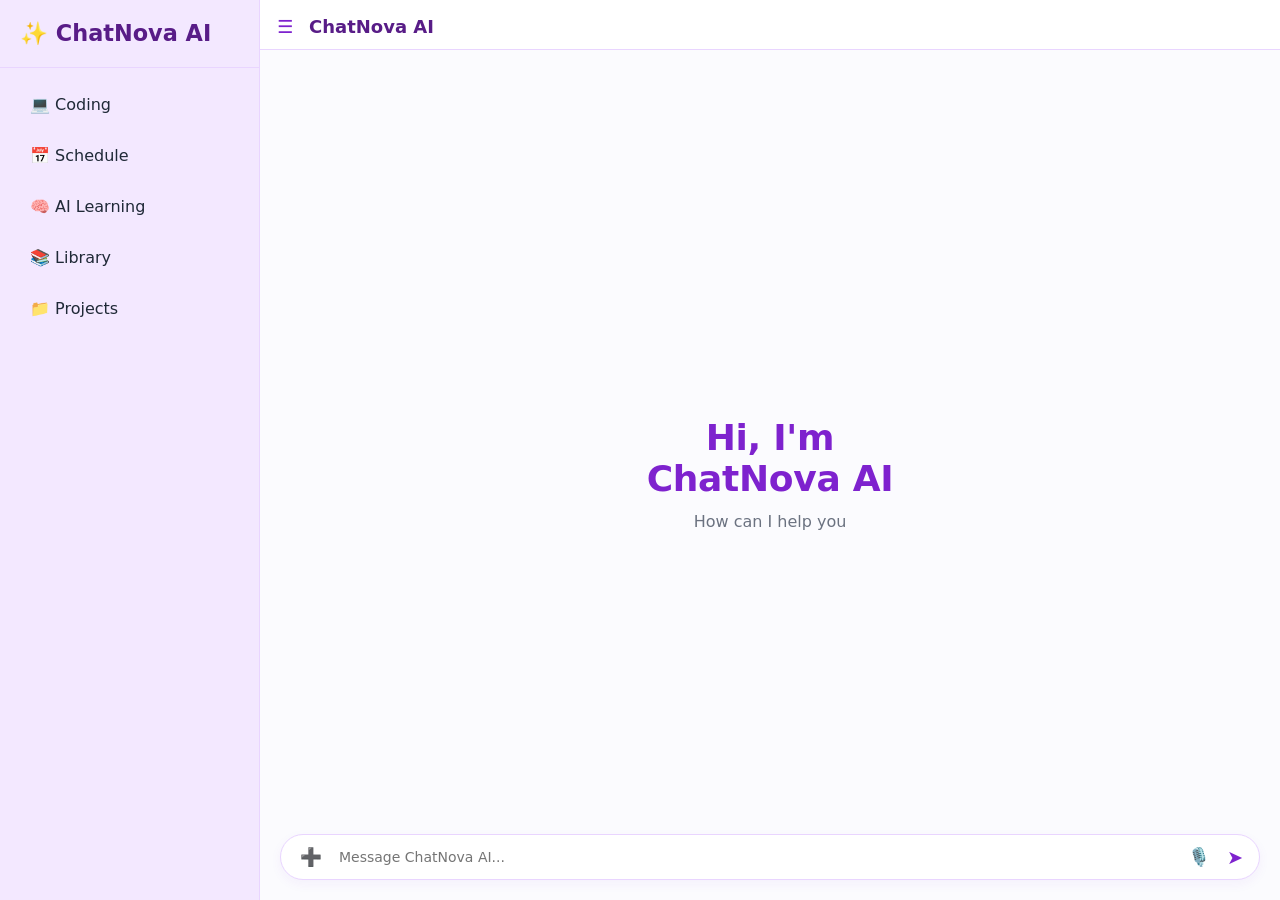
==== commit 45ce2714: "Update index.html" ====
--- a/index.html
+++ b/index.html
@@ -4,101 +4,39 @@
     <meta charset="UTF-8">
     <meta name="viewport" content="width=device-width, initial-scale=1.0, maximum-scale=1.0, user-scalable=no">
     <title>ChatNova AI</title>
-    <style>
-        :root {
-            --primary: #7e22ce; --primary-light: #a855f7; --primary-dark: #581c87;
-            --bg-main: #fbfbfe; --bg-sidebar: #f3e8ff; --bg-panel: #ffffff;
-            --text-main: #1f2937; --text-muted: #6b7280; --border: #e9d5ff;
-            --shadow: rgba(126, 34, 206, 0.12);
-        }
-        * { box-sizing: border-box; margin: 0; padding: 0; font-family: 'Segoe UI', system-ui, sans-serif; }
-        html, body {
-            height: 100dvh; width: 100vw; background-color: var(--bg-main); color: var(--text-main);
-            overflow: hidden; position: fixed; top: 0; left: 0; display: flex;
-            -webkit-text-size-adjust: none !important;
-        }
-        .sidebar {
-            width: 260px; min-width: 260px; background-color: var(--bg-sidebar);
-            border-right: 1px solid var(--border); display: flex; flex-direction: column;
-            transition: all 0.3s ease; z-index: 100;
-        }
-        .sidebar.collapsed { margin-left: -260px; }
-        .sidebar-header { padding: 20px; font-size: 1.4rem; font-weight: 700; color: var(--primary-dark); border-bottom: 1px solid var(--border); }
-        .menu-items { list-style: none; padding: 15px; flex-grow: 1; overflow-y: auto; }
-        .menu-items li { padding: 12px 15px; margin-bottom: 8px; border-radius: 10px; cursor: pointer; transition: all 0.2s; display: flex; align-items: center; gap: 12px; font-weight: 500; }
-        .menu-items li:hover { background-color: var(--primary); color: white; }
-        .main-content { flex-grow: 1; display: flex; flex-direction: column; height: 100dvh; width: 100%; position: relative; overflow: hidden; }
-        .app-header { display: flex; align-items: center; padding: 16px !important; background-color: var(--bg-panel); border-bottom: 1px solid var(--border); gap: 15px; flex-shrink: 0; }
-        .menu-btn { background: transparent; border: none; font-size: 18px; color: var(--primary); cursor: pointer; display: flex; align-items: center; justify-content: center; }
-        .app-title { font-size: 18px; font-weight: 600; color: var(--primary-dark); }
-        .chat-display { flex-grow: 1; min-height: 0; padding: 20px; padding-bottom: 120px; overflow-y: auto; display: flex; flex-direction: column; justify-content: center; gap: 20px; }
-        .welcome-container { text-align: center; margin: auto !important; width: 260px !important; max-width: 260px !important; }
-        .welcome-container h1 { color: var(--primary) !important; font-size: 18px !important; font-weight: 700 !important; margin-bottom: 6px !important; }
-        .welcome-container p { color: var(--text-muted) !important; font-size: 12px !important; line-height: 1.4 !important; }
-        .message { max-width: 75%; padding: 14px 18px; border-radius: 18px; font-size: 1rem; line-height: 1.5; word-wrap: break-word; animation: fadeIn 0.3s ease; }
-        @keyframes fadeIn { from { opacity: 0; transform: translateY(8px); } to { opacity: 1; transform: translateY(0); } }
-        .message.user { align-self: flex-end; background-color: var(--primary); color: white; border-radius: 18px 18px 0 18px; box-shadow: 0 4px 10px var(--shadow); }
-        .message.assistant { align-self: flex-start; background-color: var(--bg-panel); color: var(--text-main); border-radius: 18px 18px 18px 0; border: 1px solid var(--border); }
-        .typing-indicator { align-self: flex-start; background-color: var(--bg-panel); border: 1px solid var(--border); border-radius: 18px 18px 18px 0; padding: 14px 18px; display: flex; gap: 5px; align-items: center; animation: fadeIn 0.3s ease; }
-        .typing-dot { width: 8px; height: 8px; border-radius: 50%; background-color: var(--primary-light); animation: bounce 1.2s infinite ease-in-out; }
-        .typing-dot:nth-child(2) { animation-delay: 0.2s; }
-        .typing-dot:nth-child(3) { animation-delay: 0.4s; }
-        @keyframes bounce { 0%,80%,100% { transform: scale(0.7); opacity: 0.5; } 40% { transform: scale(1); opacity: 1; } }
-        .input-area-wrapper { position: absolute !important; bottom: 0; left: 0; width: 100% !important; padding: 12px 16px !important; padding-bottom: 24px !important; background-color: var(--bg-main) !important; z-index: 999; }
-        .input-box-container { display: flex; align-items: center; background-color: var(--bg-panel); border: 1px solid var(--border); border-radius: 28px; padding: 6px 14px; box-shadow: 0 4px 12px rgba(126,34,206,0.05); gap: 8px; }
-        .chat-input { flex-grow: 1; border: none; outline: none; padding: 6px 4px; font-size: 14px; background: transparent; color: var(--text-main); }
-        .input-actions-right { display: flex; align-items: center; gap: 12px; flex-shrink: 0; }
-        .action-btn { background: none; border: none; font-size: 1.1rem; color: var(--text-muted); cursor: pointer; width: 32px; height: 32px; border-radius: 50%; display: flex; align-items: center; justify-content: center; transition: all 0.2s; flex-shrink: 0; }
-        .action-btn:hover { background-color: var(--border); color: var(--primary-dark); }
-        .action-btn.send { color: var(--primary) !important; font-size: 1.2rem !important; background: transparent !important; width: auto; height: auto; }
-        .action-btn:disabled { opacity: 0.4; cursor: not-allowed; }
-        .upload-popup-menu { position: absolute; bottom: 85px; left: 25px; background-color: var(--bg-panel); border: 1px solid var(--border); border-radius: 14px; box-shadow: 0 12px 24px var(--shadow); display: none; flex-direction: column; width: 180px; z-index: 200; overflow: hidden; }
-        .upload-popup-menu.show { display: flex; animation: popUp 0.2s ease; }
-        @keyframes popUp { from { opacity: 0; transform: translateY(15px) scale(0.95); } to { opacity: 1; transform: translateY(0) scale(1); } }
-        .upload-option { padding: 12px 16px; display: flex; align-items: center; gap: 12px; cursor: pointer; font-weight: 500; transition: background 0.2s; }
-        .upload-option:hover { background-color: var(--bg-sidebar); color: var(--primary-dark); }
-        @media (max-width: 768px) {
-            .sidebar { position: absolute; top: 0; left: 0; height: 100%; }
-            body.sidebar-open::after { content: ''; position: fixed; top: 0; left: 0; width: 100vw; height: 100vh; background: rgba(0,0,0,0.4); z-index: 90; }
-        }
-        @media (min-width: 769px) {
-            .welcome-container { max-width: 500px; width: auto !important; }
-            .welcome-container h1 { font-size: 36px !important; margin-bottom: 12px !important; }
-            .welcome-container p { font-size: 16px !important; }
-            .input-area-wrapper { position: relative; padding: 20px !important; }
-            .chat-display { padding-bottom: 20px; }
-        }
-    </style>
+    <link rel="stylesheet" href="style.css">
 </head>
 <body>
 
     <aside class="sidebar" id="sidebar">
         <div class="sidebar-header">✨ ChatNova AI</div>
         <ul class="menu-items">
-            <li onclick="selectMenu('Coding')">💻 Coding</li>
-            <li onclick="selectMenu('Schedule')">📅 Schedule</li>
-            <li onclick="selectMenu('AI Learning')">🧠 AI Learning</li>
-            <li onclick="selectMenu('Library')">📚 Library</li>
-            <li onclick="selectMenu('Projects')">📁 Projects</li>
+            <li data-category="Coding">💻 Coding</li>
+            <li data-category="Schedule">📅 Schedule</li>
+            <li data-category="AI Learning">🧠 AI Learning</li>
+            <li data-category="Library">📚 Library</li>
+            <li data-category="Projects">📁 Projects</li>
         </ul>
     </aside>
 
     <div class="main-content">
         <header class="app-header">
-            <button class="menu-btn" id="globalMenuToggle">☰</button>
+            <button class="menu-btn" id="globalMenuToggle" type="button">☰</button>
             <div class="app-title" id="dynamicTitle">ChatNova AI</div>
         </header>
+
         <div class="chat-display" id="chatDisplay">
             <div class="welcome-container" id="welcomeScreen">
                 <h1>Hi, I'm ChatNova AI</h1>
                 <p>How can I help you</p>
             </div>
         </div>
+
         <div class="input-area-wrapper">
             <div class="upload-popup-menu" id="uploadPopupMenu">
-                <div class="upload-option" onclick="triggerUpload('Camera')">📷 Camera</div>
-                <div class="upload-option" onclick="triggerUpload('Image')">🖼️ Upload Image</div>
-                <div class="upload-option" onclick="triggerUpload('File')">📁 File</div>
+                <div class="upload-option" data-upload="Camera"> Camera</div>
+                <div class="upload-option" data-upload="Image">Upload Image</div>
+                <div class="upload-option" data-upload="File"> File</div>
             </div>
             <div class="input-box-container">
                 <button class="action-btn" id="plusMenuBtn" type="button">➕</button>
@@ -111,127 +49,6 @@
         </div>
     </div>
 
-    <script>
-        const GROQ_API_KEY = "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";
-
-        let conversationHistory = [];
-        let isLoading = false;
-
-        async function callGroqAPI(userMessage) {
-            conversationHistory.push({ role: 'user', content: userMessage });
-
-            const response = await fetch('https://api.groq.com/openai/v1/chat/completions', {
-                method: 'POST',
-                headers: {
-                    'Content-Type': 'application/json',
-                    'Authorization': `Bearer ${GROQ_API_KEY}`
-                },
-                body: JSON.stringify({
-                    model: 'llama-3.3-70b-versatile',
-                    messages: [
-                        { role: 'system', content: 'You are ChatNova AI, a smart and friendly assistant. Be helpful, clear and concise.' },
-                        ...conversationHistory
-                    ],
-                    max_tokens: 1024,
-                    temperature: 0.7
-                })
-            });
-
-            const data = await response.json();
-            if (!response.ok) throw new Error(data?.error?.message || 'Groq API error');
-
-            const reply = data.choices?.[0]?.message?.content;
-            if (!reply) throw new Error('No response received');
-
-            conversationHistory.push({ role: 'assistant', content: reply });
-            return reply;
-        }
-
-        const sidebar = document.getElementById('sidebar');
-        const globalMenuToggle = document.getElementById('globalMenuToggle');
-        const plusMenuBtn = document.getElementById('plusMenuBtn');
-        const uploadPopupMenu = document.getElementById('uploadPopupMenu');
-        const sendMsgBtn = document.getElementById('sendMsgBtn');
-        const chatInputField = document.getElementById('chatInputField');
-        const chatDisplay = document.getElementById('chatDisplay');
-        const welcomeScreen = document.getElementById('welcomeScreen');
-
-        function hideWelcome() { if (welcomeScreen) welcomeScreen.style.display = 'none'; }
-
-        function appendMessage(text, sender) {
-            const div = document.createElement('div');
-            div.classList.add('message', sender);
-            div.innerHTML = text.replace(/\n/g, '<br>').replace(/\*\*(.*?)\*\*/g, '<strong>$1</strong>');
-            chatDisplay.appendChild(div);
-            chatDisplay.scrollTop = chatDisplay.scrollHeight;
-        }
-
-        function showTyping() {
-            const el = document.createElement('div');
-            el.className = 'typing-indicator'; el.id = 'typingIndicator';
-            el.innerHTML = '<div class="typing-dot"></div><div class="typing-dot"></div><div class="typing-dot"></div>';
-            chatDisplay.appendChild(el);
-            chatDisplay.scrollTop = chatDisplay.scrollHeight;
-        }
-
-        function removeTyping() { const el = document.getElementById('typingIndicator'); if (el) el.remove(); }
-
-        async function executeUserSend() {
-            if (isLoading) return;
-            const text = chatInputField.value.trim();
-            if (!text) return;
-
-            hideWelcome();
-            appendMessage(text, 'user');
-            chatInputField.value = '';
-            isLoading = true;
-            sendMsgBtn.disabled = true;
-            showTyping();
-
-            try {
-                const reply = await callGroqAPI(text);
-                removeTyping();
-                appendMessage(reply, 'assistant');
-            } catch (err) {
-                removeTyping();
-                appendMessage(`⚠️ Error: ${err.message}`, 'assistant');
-            } finally {
-                isLoading = false;
-                sendMsgBtn.disabled = false;
-                chatInputField.focus();
-            }
-        }
-
-        globalMenuToggle.addEventListener('click', (e) => {
-            e.stopPropagation();
-            sidebar.classList.toggle('collapsed');
-            document.body.classList.toggle('sidebar-open');
-        });
-
-        document.addEventListener('click', (e) => {
-            if (window.innerWidth <= 768 && !sidebar.contains(e.target) && !globalMenuToggle.contains(e.target)) {
-                sidebar.classList.add('collapsed');
-                document.body.classList.remove('sidebar-open');
-            }
-            if (!uploadPopupMenu.contains(e.target) && !plusMenuBtn.contains(e.target)) {
-                uploadPopupMenu.classList.remove('show');
-            }
-        });
-
-        plusMenuBtn.addEventListener('click', (e) => { e.stopPropagation(); uploadPopupMenu.classList.toggle('show'); });
-
-        function triggerUpload(type) { uploadPopupMenu.classList.remove('show'); hideWelcome(); appendMessage(`📎 ${type} upload coming soon!`, 'assistant'); }
-
-        function selectMenu(category) {
-            document.getElementById('dynamicTitle').innerText = `ChatNova AI — ${category}`;
-            hideWelcome();
-            appendMessage(`Switched to <strong>${category}</strong> mode. How can I help?`, 'assistant');
-            if (window.innerWidth <= 768) { sidebar.classList.add('collapsed'); document.body.classList.remove('sidebar-open'); }
-        }
-
-        sendMsgBtn.addEventListener('click', executeUserSend);
-        chatInputField.addEventListener('keydown', (e) => { if (e.key === 'Enter' && !e.shiftKey) { e.preventDefault(); executeUserSend(); } });
-        document.getElementById('micBtn').addEventListener('click', () => { hideWelcome(); appendMessage('<em>🎙️ Voice input coming soon!</em>', 'assistant'); });
-    </script>
+    <script src="app.js"></script>
 </body>
 </html>
--- a/style.css
+++ b/style.css
@@ -0,0 +1,354 @@
+/* --- Purple Theme Variables --- */
+:root {
+    --primary: #7e22ce;       /* Main Purple */
+    --primary-light: #a855f7; /* Light Purple */
+    --primary-dark: #581c87;  /* Dark Purple */
+    --bg-main: #fbfbfe;       /* Main Chat Background */
+    --bg-sidebar: #f3e8ff;    /* Light Purple Sidebar */
+    --bg-panel: #ffffff;      /* Pure White Panels */
+    --text-main: #1f2937;
+    --text-muted: #6b7280;
+    --border: #e9d5ff;
+    --shadow: rgba(126, 34, 206, 0.12);
+}
+
+* {
+    box-sizing: border-box;
+    margin: 0;
+    padding: 0;
+    font-family: 'Segoe UI', system-ui, -apple-system, sans-serif;
+}
+
+html, body {
+    height: 100dvh;
+    width: 100vw;
+    background-color: var(--bg-main);
+    color: var(--text-main);
+    overflow: hidden;
+    position: fixed;
+    top: 0;
+    left: 0;
+    display: flex;
+
+    /* Mobile Chrome ko layout automatically bada karne se rokhne ke liye */
+    -webkit-text-size-adjust: none !important;
+    text-size-adjust: none !important;
+}
+
+/* --- Sidebar --- */
+.sidebar {
+    width: 260px;
+    min-width: 260px;
+    background-color: var(--bg-sidebar);
+    border-right: 1px solid var(--border);
+    display: flex;
+    flex-direction: column;
+    transition: all 0.3s ease;
+    z-index: 100;
+}
+
+.sidebar.collapsed {
+    margin-left: -260px;
+}
+
+.sidebar-header {
+    padding: 20px;
+    font-size: 1.4rem;
+    font-weight: 700;
+    color: var(--primary-dark);
+    border-bottom: 1px solid var(--border);
+    display: flex;
+    align-items: center;
+    justify-content: space-between;
+}
+
+.menu-items {
+    list-style: none;
+    padding: 15px;
+    flex-grow: 1;
+    overflow-y: auto;
+}
+
+.menu-items li {
+    padding: 12px 15px;
+    margin-bottom: 8px;
+    border-radius: 10px;
+    cursor: pointer;
+    transition: all 0.2s ease;
+    display: flex;
+    align-items: center;
+    gap: 12px;
+    font-weight: 500;
+    color: var(--text-main);
+}
+
+.menu-items li:hover {
+    background-color: var(--primary);
+    color: white;
+}
+
+/* --- Main Framework Area --- */
+.main-content {
+    flex-grow: 1;
+    display: flex;
+    flex-direction: column;
+    height: 100dvh;
+    width: 100%;
+    position: relative;
+    overflow: hidden;
+}
+
+/* Header Config */
+.app-header {
+    display: flex;
+    align-items: center;
+    padding: 16px 16px 12px 16px !important;
+    background-color: var(--bg-panel);
+    border-bottom: 1px solid var(--border);
+    gap: 15px;
+    flex-shrink: 0;
+}
+
+.menu-btn {
+    background: transparent;
+    border: none;
+    font-size: 18px !important;
+    width: 18px !important;
+    color: var(--primary);
+    cursor: pointer;
+    display: flex;
+    align-items: center;
+    justify-content: center;
+}
+
+.app-title {
+    font-size: 18px;
+    font-weight: 600;
+    color: var(--primary-dark);
+}
+
+/* Chat Output Stream View */
+.chat-display {
+    flex-grow: 1;
+    min-height: 0;
+    padding: 20px;
+    padding-bottom: 120px; /* input bar ke liye block safe space */
+    overflow-y: auto;
+    display: flex;
+    flex-direction: column;
+    justify-content: center;
+    gap: 20px;
+}
+
+/* ─── 🌟 CHHOTA TEXT LOOK (MOBILE-FIRST) 🌟 ─── */
+.welcome-container {
+    text-align: center;
+    margin: auto !important;
+    width: 260px !important;
+    max-width: 260px !important;
+    padding: 0px !important;
+}
+
+.welcome-container h1 {
+    color: var(--primary) !important;
+    font-size: 18px !important; /* Elegant modern small sizing */
+    font-weight: 700 !important;
+    margin-bottom: 6px !important;
+    letter-spacing: -0.3px !important;
+}
+
+.welcome-container p {
+    color: var(--text-muted) !important;
+    font-size: 12px !important; /* Premium clean small subtitle */
+    line-height: 1.4 !important;
+}
+
+/* Messages Component Setup */
+.message {
+    max-width: 75%;
+    padding: 14px 18px;
+    border-radius: 18px;
+    font-size: 1rem;
+    line-height: 1.5;
+    word-wrap: break-word;
+    animation: fadeIn 0.3s ease;
+}
+
+@keyframes fadeIn {
+    from { opacity: 0; transform: translateY(8px); }
+    to { opacity: 1; transform: translateY(0); }
+}
+
+.message.user {
+    align-self: flex-end;
+    background-color: var(--primary);
+    color: white;
+    border-radius: 18px 18px 0 18px;
+    box-shadow: 0 4px 10px var(--shadow);
+}
+
+.message.assistant {
+    align-self: flex-start;
+    background-color: var(--bg-panel);
+    color: var(--text-main);
+    border-radius: 18px 18px 18px 0;
+    border: 1px solid var(--border);
+    box-shadow: 0 2px 5px rgba(0,0,0,0.02);
+}
+
+/* ─── 🌟 SEND BUTTON & INPUT BOX CENTER LOGIC (FIXED) 🌟 ─── */
+.input-area-wrapper {
+    position: absolute !important;
+    bottom: 0 !important;
+    left: 0 !important;
+    width: 100% !important;
+    padding: 12px 16px !important;
+    padding-bottom: 24px !important; /* Screen floor gap */
+    background-color: var(--bg-main) !important;
+    z-index: 999 !important;
+}
+
+.input-box-container {
+    display: flex;
+    align-items: center;
+    justify-content: space-between !important; /* Elements perfectly spread inside bar */
+    background-color: var(--bg-panel);
+    border: 1px solid var(--border);
+    border-radius: 28px;
+    padding: 6px 14px !important; /* Side margin protection */
+    box-shadow: 0 4px 12px rgba(126, 34, 206, 0.05);
+    gap: 8px;
+}
+
+.chat-input {
+    flex-grow: 1;
+    border: none;
+    outline: none;
+    padding: 6px 4px;
+    font-size: 14px;
+    background: transparent;
+    color: var(--text-main);
+}
+
+/* Right-side aligned buttons container (Mic + Send centered properly) */
+.input-actions-right {
+    display: flex;
+    align-items: center;
+    gap: 12px;
+    flex-shrink: 0;
+    padding-right: 2px;
+}
+
+.action-btn {
+    background: none;
+    border: none;
+    font-size: 1.1rem;
+    color: var(--text-muted);
+    cursor: pointer;
+    width: 32px;
+    height: 32px;
+    border-radius: 50%;
+    display: flex;
+    align-items: center;
+    justify-content: center;
+    transition: all 0.2s;
+    flex-shrink: 0;
+}
+
+.action-btn:hover {
+    background-color: var(--border);
+    color: var(--primary-dark);
+}
+
+.action-btn.send {
+    color: var(--primary) !important;
+    font-size: 1.2rem !important;
+    background-color: transparent !important;
+    width: auto;
+    height: auto;
+}
+
+/* --- Upload Overlay Menu --- */
+.upload-popup-menu {
+    position: absolute;
+    bottom: 85px;
+    left: 25px;
+    background-color: var(--bg-panel);
+    border: 1px solid var(--border);
+    border-radius: 14px;
+    box-shadow: 0 12px 24px var(--shadow);
+    display: none;
+    flex-direction: column;
+    width: 180px;
+    z-index: 200;
+    overflow: hidden;
+}
+
+.upload-popup-menu.show {
+    display: flex;
+    animation: popUp 0.2s ease;
+}
+
+@keyframes popUp {
+    from { opacity: 0; transform: translateY(15px) scale(0.95); }
+    to { opacity: 1; transform: translateY(0) scale(1); }
+}
+
+.upload-option {
+    padding: 12px 16px;
+    display: flex;
+    align-items: center;
+    gap: 12px;
+    cursor: pointer;
+    font-weight: 500;
+    transition: background 0.2s;
+    color: var(--text-main);
+}
+
+.upload-option:hover {
+    background-color: var(--bg-sidebar);
+    color: var(--primary-dark);
+}
+
+/* --- Responsive Layout Configurations --- */
+@media (max-width: 768px) {
+    .sidebar {
+        position: absolute;
+        top: 0;
+        left: 0;
+        height: 100%;
+    }
+
+    body.sidebar-open::after {
+        content: '';
+        position: fixed;
+        top: 0;
+        left: 0;
+        width: 100vw;
+        height: 100vh;
+        background: rgba(0,0,0,0.4);
+        z-index: 90;
+    }
+}
+
+/* Computers / Desktop Screen Override scaling rules */
+@media (min-width: 769px) {
+    .welcome-container {
+        max-width: 500px;
+        width: auto !important;
+    }
+    .welcome-container h1 {
+        font-size: 36px !important;
+        margin-bottom: 12px !important;
+    }
+    .welcome-container p {
+        font-size: 16px !important;
+    }
+    .input-area-wrapper {
+        position: relative;
+        padding: 20px !important;
+    }
+    .chat-display {
+        padding-bottom: 20px;
+    }
+}
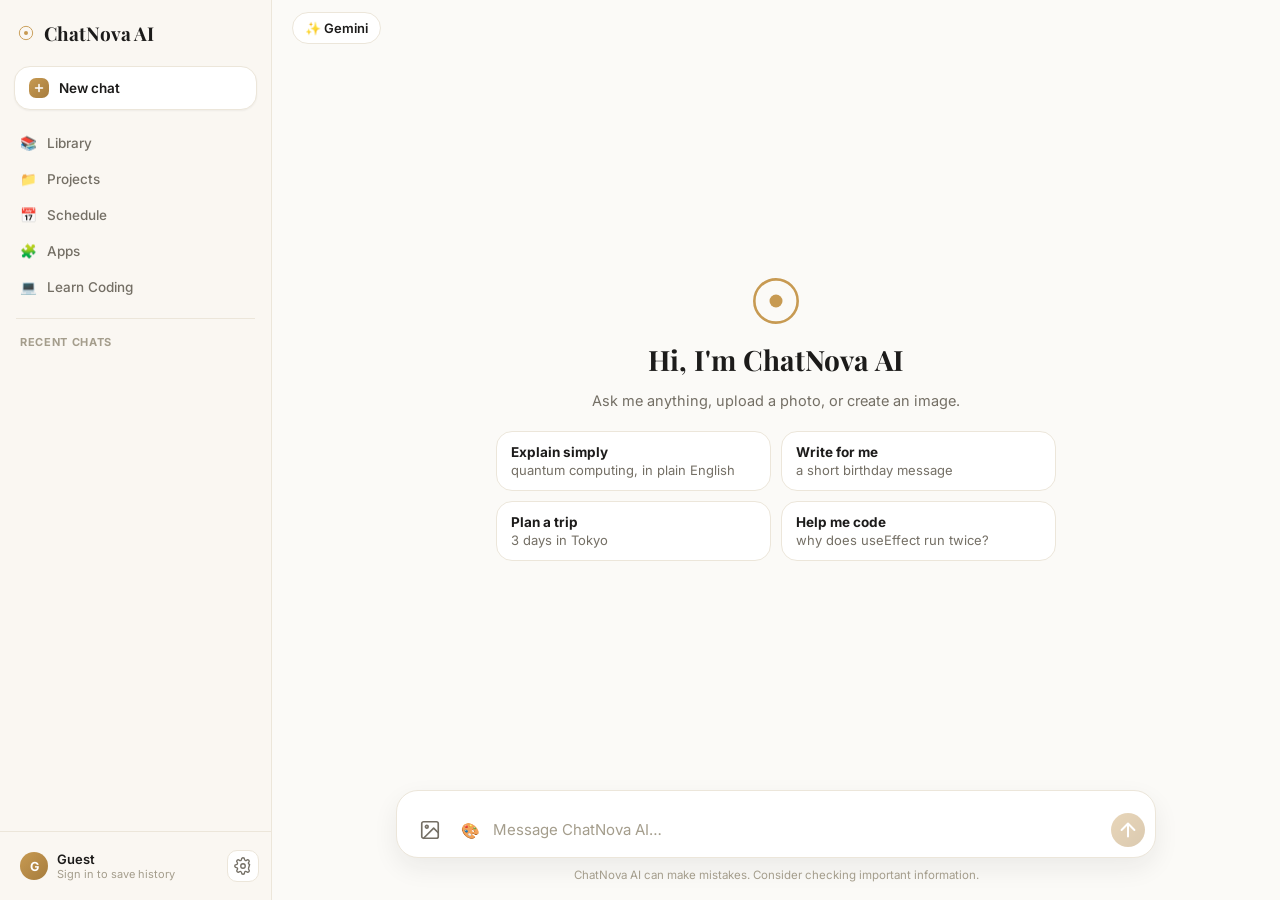
==== commit d2267236: "Update index.html" ====
--- a/index.html
+++ b/index.html
@@ -1,54 +1,224 @@
 <!DOCTYPE html>
 <html lang="en">
 <head>
-    <meta charset="UTF-8">
-    <meta name="viewport" content="width=device-width, initial-scale=1.0, maximum-scale=1.0, user-scalable=no">
-    <title>ChatNova AI</title>
-    <link rel="stylesheet" href="style.css">
+<meta charset="UTF-8">
+<meta name="viewport" content="width=device-width, initial-scale=1.0, maximum-scale=1.0">
+<title>ChatNova AI</title>
+<link rel="icon" href="data:,">
+<link rel="preconnect" href="https://fonts.googleapis.com">
+<link href="https://fonts.googleapis.com/css2?family=Playfair+Display:wght@600;700&family=Inter:wght@400;500;600;700&family=JetBrains+Mono:wght@400;500&display=swap" rel="stylesheet">
+<link rel="stylesheet" href="style.css">
 </head>
 <body>
 
-    <aside class="sidebar" id="sidebar">
-        <div class="sidebar-header">✨ ChatNova AI</div>
-        <ul class="menu-items">
-            <li data-category="Coding">💻 Coding</li>
-            <li data-category="Schedule">📅 Schedule</li>
-            <li data-category="AI Learning">🧠 AI Learning</li>
-            <li data-category="Library">📚 Library</li>
-            <li data-category="Projects">📁 Projects</li>
-        </ul>
-    </aside>
-
-    <div class="main-content">
-        <header class="app-header">
-            <button class="menu-btn" id="globalMenuToggle" type="button">☰</button>
-            <div class="app-title" id="dynamicTitle">ChatNova AI</div>
-        </header>
-
-        <div class="chat-display" id="chatDisplay">
-            <div class="welcome-container" id="welcomeScreen">
-                <h1>Hi, I'm ChatNova AI</h1>
-                <p>How can I help you</p>
+<div class="app" id="app">
+  <div class="sidebar-scrim" id="scrim"></div>
+
+  <!-- ============ SIDEBAR ============ -->
+  <aside class="sidebar" id="sidebar">
+    <div class="sidebar-header">
+      <span class="mark"><svg viewBox="0 0 24 24" fill="none"><circle cx="12" cy="12" r="10" stroke="url(#g1)" stroke-width="1.4"/><circle cx="12" cy="12" r="3" fill="url(#g1)"/><defs><linearGradient id="g1" x1="2" y1="2" x2="22" y2="22"><stop stop-color="#c79a52"/><stop offset="1" stop-color="#8a6427"/></linearGradient></defs></svg></span>
+      <div class="brand">ChatNova AI</div>
+    </div>
+
+    <button class="new-chat-btn" id="newChatBtn">
+      <span class="plus-icon">
+        <svg width="12" height="12" viewBox="0 0 24 24" fill="none" stroke="currentColor" stroke-width="3" stroke-linecap="round"><path d="M12 5v14M5 12h14"/></svg>
+      </span>
+      New chat
+    </button>
+
+    <nav class="nav-group">
+      <button class="nav-item" data-nav="library"><span class="ico">📚</span>Library</button>
+      <button class="nav-item" data-nav="projects"><span class="ico">📁</span>Projects</button>
+      <button class="nav-item" data-nav="schedule"><span class="ico">📅</span>Schedule</button>
+      <button class="nav-item" data-nav="apps"><span class="ico">🧩</span>Apps</button>
+      <button class="nav-item" data-nav="learn"><span class="ico">💻</span>Learn Coding</button>
+    </nav>
+
+    <div class="sidebar-divider"></div>
+    <div class="history-label">Recent chats</div>
+    <div class="chat-history" id="chatHistoryList"></div>
+
+    <div class="sidebar-footer">
+      <button class="user-chip" id="userChipBtn">
+        <span class="user-avatar" id="userAvatar">G</span>
+        <span style="min-width:0;">
+          <div class="u-name" id="userName">Guest</div>
+          <div class="u-sub" id="userSub">Sign in to save history</div>
+        </span>
+      </button>
+      <button class="icon-btn" id="settingsBtn" title="AI connection">
+        <svg viewBox="0 0 24 24" fill="none" stroke="currentColor" stroke-width="1.8" stroke-linecap="round" stroke-linejoin="round"><circle cx="12" cy="12" r="3"/><path d="M19.4 15a1.65 1.65 0 0 0 .33 1.82l.06.06a2 2 0 1 1-2.83 2.83l-.06-.06a1.65 1.65 0 0 0-1.82-.33 1.65 1.65 0 0 0-1 1.51V21a2 2 0 0 1-4 0v-.09A1.65 1.65 0 0 0 9 19.4a1.65 1.65 0 0 0-1.82.33l-.06.06a2 2 0 1 1-2.83-2.83l.06-.06a1.65 1.65 0 0 0 .33-1.82 1.65 1.65 0 0 0-1.51-1H3a2 2 0 0 1 0-4h.09A1.65 1.65 0 0 0 4.6 9a1.65 1.65 0 0 0-.33-1.82l-.06-.06a2 2 0 1 1 2.83-2.83l.06.06a1.65 1.65 0 0 0 1.82.33H9a1.65 1.65 0 0 0 1-1.51V3a2 2 0 0 1 4 0v.09a1.65 1.65 0 0 0 1 1.51 1.65 1.65 0 0 0 1.82-.33l.06-.06a2 2 0 1 1 2.83 2.83l-.06.06a1.65 1.65 0 0 0-.33 1.82V9c.51.19 1.51.42 1.51 1z"/></svg>
+      </button>
+    </div>
+  </aside>
+
+  <!-- ============ MAIN ============ -->
+  <main class="main">
+    <div class="topbar">
+      <div class="topbar-left">
+        <button class="icon-btn mobile-menu-btn" id="mobileMenuBtn">
+          <svg viewBox="0 0 24 24" fill="none" stroke="currentColor" stroke-width="1.8" stroke-linecap="round"><path d="M3 6h18M3 12h18M3 18h18"/></svg>
+        </button>
+        <div class="model-pill" id="modelPill">✨ Gemini</div>
+      </div>
+    </div>
+
+    <!-- ---- Chat view ---- -->
+    <section class="view active" id="view-chat">
+      <div class="chat-scroll" id="chatScroll">
+        <div class="empty-state" id="emptyState">
+          <span class="mark empty-mark"><svg viewBox="0 0 24 24" fill="none"><circle cx="12" cy="12" r="10" stroke="url(#g2)" stroke-width="1.2"/><circle cx="12" cy="12" r="3" fill="url(#g2)"/><defs><linearGradient id="g2" x1="2" y1="2" x2="22" y2="22"><stop stop-color="#c79a52"/><stop offset="1" stop-color="#8a6427"/></linearGradient></defs></svg></span>
+          <h1>Hi, I'm ChatNova AI</h1>
+          <p>Ask me anything, upload a photo, or create an image.</p>
+          <div class="suggestion-grid">
+            <button class="suggestion-card" data-prompt="Explain quantum computing like I'm 12"><b>Explain simply</b>quantum computing, in plain English</button>
+            <button class="suggestion-card" data-prompt="Write a short, warm birthday message for a friend"><b>Write for me</b>a short birthday message</button>
+            <button class="suggestion-card" data-prompt="Give me a 3-day itinerary for Tokyo"><b>Plan a trip</b>3 days in Tokyo</button>
+            <button class="suggestion-card" data-prompt="Debug this: why would a React useEffect run twice?"><b>Help me code</b>why does useEffect run twice?</button>
+          </div>
+        </div>
+        <div id="messagesContainer"></div>
+      </div>
+
+      <div class="composer-wrap">
+        <div style="width:100%;max-width:760px;">
+          <div class="composer" id="composer">
+            <div class="composer-attachments" id="composerAttachments"></div>
+            <div class="composer-row">
+              <button class="tool-btn" id="uploadImgBtn" title="Upload image">
+                <svg viewBox="0 0 24 24" fill="none" stroke="currentColor" stroke-width="1.8" stroke-linecap="round" stroke-linejoin="round"><rect x="3" y="3" width="18" height="18" rx="2"/><circle cx="8.5" cy="8.5" r="1.5"/><path d="M21 15l-5-5L5 21"/></svg>
+              </button>
+              <button class="tool-btn create-img" id="createImgBtn" title="Create image">🎨</button>
+              <input type="file" id="fileInput" accept="image/*" multiple hidden>
+              <textarea id="messageInput" rows="1" placeholder="Message ChatNova AI…"></textarea>
+              <button class="send-btn" id="sendBtn" disabled>
+                <svg viewBox="0 0 24 24" fill="none" stroke="currentColor" stroke-width="2.2" stroke-linecap="round" stroke-linejoin="round"><path d="M12 19V5M5 12l7-7 7 7"/></svg>
+              </button>
             </div>
-        </div>
-
-        <div class="input-area-wrapper">
-            <div class="upload-popup-menu" id="uploadPopupMenu">
-                <div class="upload-option" data-upload="Camera"> Camera</div>
-                <div class="upload-option" data-upload="Image">Upload Image</div>
-                <div class="upload-option" data-upload="File"> File</div>
+          </div>
+          <div class="composer-hint">ChatNova AI can make mistakes. Consider checking important information.</div>
+        </div>
+      </div>
+    </section>
+
+    <!-- ---- Image studio view ---- -->
+    <section class="view" id="view-studio">
+      <div class="studio-wrap">
+        <div class="studio-inner">
+          <div class="studio-header">
+            <h1>Create an image</h1>
+            <p>Describe what you want to see. Powered by your connected Gemini API key.</p>
+          </div>
+          <form class="studio-form" id="studioForm">
+            <input type="text" id="studioPrompt" placeholder="A watercolor fox reading a book under a maple tree…" required>
+            <button type="submit" class="btn-primary" id="studioGenBtn">Generate</button>
+          </form>
+          <div class="image-grid" id="imageGrid">
+            <div class="image-card placeholder" style="grid-column:1/-1; aspect-ratio:auto; padding:40px 20px;">
+              <svg width="26" height="26" viewBox="0 0 24 24" fill="none" stroke="currentColor" stroke-width="1.5"><rect x="3" y="3" width="18" height="18" rx="2"/><circle cx="8.5" cy="8.5" r="1.5"/><path d="M21 15l-5-5L5 21"/></svg>
+              <span>Your created images will appear here</span>
             </div>
-            <div class="input-box-container">
-                <button class="action-btn" id="plusMenuBtn" type="button">➕</button>
-                <input type="text" id="chatInputField" class="chat-input" placeholder="Message ChatNova AI..." autocomplete="off">
-                <div class="input-actions-right">
-                    <button class="action-btn" id="micBtn" type="button">🎙️</button>
-                    <button class="action-btn send" id="sendMsgBtn" type="button">➤</button>
-                </div>
-            </div>
-        </div>
-    </div>
-
-    <script src="app.js"></script>
+          </div>
+        </div>
+      </div>
+    </section>
+
+    <!-- ---- Library view ---- -->
+    <section class="view" id="view-library">
+      <div class="library-wrap">
+        <div class="library-inner">
+          <h1>Library</h1>
+          <p>Every saved conversation, in one place.</p>
+          <div class="library-list" id="libraryList"></div>
+        </div>
+      </div>
+    </section>
+
+    <!-- ---- Pricing view ---- -->
+    <section class="view" id="view-pricing">
+      <div class="pricing-wrap">
+        <div class="pricing-inner">
+          <h1>Plans that grow with you</h1>
+          <p>Start free. Upgrade when Nova becomes part of your daily flow.</p>
+          <div class="billing-toggle">
+            <button class="active" data-period="monthly">Monthly</button>
+            <button data-period="yearly">Yearly <span class="save-tag">Save 20%</span></button>
+          </div>
+          <div class="plans-grid" id="plansGrid"></div>
+          <p class="pricing-note">Prices shown in USD. This is a demo pricing page — connect a payment provider such as Stripe on your backend to accept real payments.</p>
+        </div>
+      </div>
+    </section>
+  </main>
+</div>
+
+<!-- ============ AUTH GATE / MODAL ============ -->
+<div class="overlay" id="authOverlay">
+  <div class="modal">
+    <button class="modal-close" id="authCloseBtn" data-close>&times;</button>
+    <div class="auth-tabs">
+      <button class="active" data-tab="signup">Sign up</button>
+      <button data-tab="login">Log in</button>
+    </div>
+    <div class="gate-banner" id="gateBanner">
+      <span class="mark"><svg viewBox="0 0 24 24" fill="none"><circle cx="12" cy="12" r="10" stroke="url(#g3)" stroke-width="1.6"/><circle cx="12" cy="12" r="3" fill="url(#g3)"/><defs><linearGradient id="g3" x1="2" y1="2" x2="22" y2="22"><stop stop-color="#c79a52"/><stop offset="1" stop-color="#8a6427"/></linearGradient></defs></svg></span>
+      <span>Create an account to start chatting — it's how your conversations get saved.</span>
+    </div>
+    <div class="demo-banner" id="demoBanner">ℹ️ Demo account — stored only in this browser. Add a real backend (Firebase Auth, Supabase, etc.) for production accounts.</div>
+    <h2 id="authTitle">Create your account</h2>
+    <p class="modal-sub" id="authSub">Sign up to start chatting and save your history.</p>
+    <form id="authForm">
+      <div class="field" id="nameField">
+        <label>Name</label>
+        <input type="text" id="authName" placeholder="Ada Lovelace">
+      </div>
+      <div class="field">
+        <label>Email</label>
+        <input type="email" id="authEmail" placeholder="you@example.com" required>
+      </div>
+      <div class="field">
+        <label>Password</label>
+        <input type="password" id="authPassword" placeholder="••••••••" required minlength="4">
+      </div>
+      <div class="modal-actions">
+        <button type="submit" class="btn-primary" id="authSubmitBtn">Sign up</button>
+      </div>
+    </form>
+  </div>
+</div>
+
+<div class="overlay" id="settingsOverlay">
+  <div class="modal">
+    <button class="modal-close" data-close>&times;</button>
+    <h2>Connect Gemini</h2>
+    <p class="modal-sub">Paste your Google AI Studio API key to get real replies. Stored only in this browser's localStorage.</p>
+    <form id="settingsForm">
+      <div class="field">
+        <label>Gemini API key</label>
+        <input type="password" id="settingsKey" placeholder="AIza...">
+        <div class="hint">⚠️ Calling the Gemini API directly from a browser exposes this key to anyone using this browser. For a public site, proxy requests through a small backend instead.</div>
+      </div>
+      <div class="field">
+        <label>Chat model</label>
+        <input type="text" id="settingsChatModel" placeholder="gemini-2.0-flash">
+      </div>
+      <div class="field">
+        <label>Image model <span style="font-weight:400;color:var(--text-faint);">(experimental)</span></label>
+        <input type="text" id="settingsImageModel" placeholder="gemini-2.0-flash-preview-image-generation">
+        <div class="hint">Google's image-generation preview models change name/availability periodically — check Google AI Studio for the current one if generation fails.</div>
+      </div>
+      <div class="modal-actions">
+        <button type="button" class="btn-secondary" data-close>Cancel</button>
+        <button type="submit" class="btn-primary">Save</button>
+      </div>
+    </form>
+  </div>
+</div>
+
+<div class="toast-stack" id="toastStack"></div>
+
+<script src="app.js"></script>
 </body>
 </html>
--- a/style.css
+++ b/style.css
@@ -1,354 +1,303 @@
-/* --- Purple Theme Variables --- */
-:root {
-    --primary: #7e22ce;       /* Main Purple */
-    --primary-light: #a855f7; /* Light Purple */
-    --primary-dark: #581c87;  /* Dark Purple */
-    --bg-main: #fbfbfe;       /* Main Chat Background */
-    --bg-sidebar: #f3e8ff;    /* Light Purple Sidebar */
-    --bg-panel: #ffffff;      /* Pure White Panels */
-    --text-main: #1f2937;
-    --text-muted: #6b7280;
-    --border: #e9d5ff;
-    --shadow: rgba(126, 34, 206, 0.12);
-}
-
-* {
-    box-sizing: border-box;
-    margin: 0;
-    padding: 0;
-    font-family: 'Segoe UI', system-ui, -apple-system, sans-serif;
-}
-
-html, body {
-    height: 100dvh;
-    width: 100vw;
-    background-color: var(--bg-main);
-    color: var(--text-main);
-    overflow: hidden;
-    position: fixed;
-    top: 0;
-    left: 0;
-    display: flex;
-
-    /* Mobile Chrome ko layout automatically bada karne se rokhne ke liye */
-    -webkit-text-size-adjust: none !important;
-    text-size-adjust: none !important;
-}
-
-/* --- Sidebar --- */
-.sidebar {
-    width: 260px;
-    min-width: 260px;
-    background-color: var(--bg-sidebar);
-    border-right: 1px solid var(--border);
-    display: flex;
-    flex-direction: column;
-    transition: all 0.3s ease;
-    z-index: 100;
-}
-
-.sidebar.collapsed {
-    margin-left: -260px;
-}
-
-.sidebar-header {
-    padding: 20px;
-    font-size: 1.4rem;
-    font-weight: 700;
-    color: var(--primary-dark);
-    border-bottom: 1px solid var(--border);
-    display: flex;
-    align-items: center;
-    justify-content: space-between;
-}
-
-.menu-items {
-    list-style: none;
-    padding: 15px;
-    flex-grow: 1;
-    overflow-y: auto;
-}
-
-.menu-items li {
-    padding: 12px 15px;
-    margin-bottom: 8px;
-    border-radius: 10px;
-    cursor: pointer;
-    transition: all 0.2s ease;
-    display: flex;
-    align-items: center;
-    gap: 12px;
-    font-weight: 500;
-    color: var(--text-main);
-}
-
-.menu-items li:hover {
-    background-color: var(--primary);
-    color: white;
-}
-
-/* --- Main Framework Area --- */
-.main-content {
-    flex-grow: 1;
-    display: flex;
-    flex-direction: column;
-    height: 100dvh;
-    width: 100%;
-    position: relative;
-    overflow: hidden;
-}
-
-/* Header Config */
-.app-header {
-    display: flex;
-    align-items: center;
-    padding: 16px 16px 12px 16px !important;
-    background-color: var(--bg-panel);
-    border-bottom: 1px solid var(--border);
-    gap: 15px;
-    flex-shrink: 0;
-}
-
-.menu-btn {
-    background: transparent;
-    border: none;
-    font-size: 18px !important;
-    width: 18px !important;
-    color: var(--primary);
-    cursor: pointer;
-    display: flex;
-    align-items: center;
-    justify-content: center;
-}
-
-.app-title {
-    font-size: 18px;
-    font-weight: 600;
-    color: var(--primary-dark);
-}
-
-/* Chat Output Stream View */
-.chat-display {
-    flex-grow: 1;
-    min-height: 0;
-    padding: 20px;
-    padding-bottom: 120px; /* input bar ke liye block safe space */
-    overflow-y: auto;
-    display: flex;
-    flex-direction: column;
-    justify-content: center;
-    gap: 20px;
-}
-
-/* ─── 🌟 CHHOTA TEXT LOOK (MOBILE-FIRST) 🌟 ─── */
-.welcome-container {
-    text-align: center;
-    margin: auto !important;
-    width: 260px !important;
-    max-width: 260px !important;
-    padding: 0px !important;
-}
-
-.welcome-container h1 {
-    color: var(--primary) !important;
-    font-size: 18px !important; /* Elegant modern small sizing */
-    font-weight: 700 !important;
-    margin-bottom: 6px !important;
-    letter-spacing: -0.3px !important;
-}
-
-.welcome-container p {
-    color: var(--text-muted) !important;
-    font-size: 12px !important; /* Premium clean small subtitle */
-    line-height: 1.4 !important;
-}
-
-/* Messages Component Setup */
-.message {
-    max-width: 75%;
-    padding: 14px 18px;
-    border-radius: 18px;
-    font-size: 1rem;
-    line-height: 1.5;
-    word-wrap: break-word;
-    animation: fadeIn 0.3s ease;
-}
-
-@keyframes fadeIn {
-    from { opacity: 0; transform: translateY(8px); }
-    to { opacity: 1; transform: translateY(0); }
-}
-
-.message.user {
-    align-self: flex-end;
-    background-color: var(--primary);
-    color: white;
-    border-radius: 18px 18px 0 18px;
-    box-shadow: 0 4px 10px var(--shadow);
-}
-
-.message.assistant {
-    align-self: flex-start;
-    background-color: var(--bg-panel);
-    color: var(--text-main);
-    border-radius: 18px 18px 18px 0;
-    border: 1px solid var(--border);
-    box-shadow: 0 2px 5px rgba(0,0,0,0.02);
-}
-
-/* ─── 🌟 SEND BUTTON & INPUT BOX CENTER LOGIC (FIXED) 🌟 ─── */
-.input-area-wrapper {
-    position: absolute !important;
-    bottom: 0 !important;
-    left: 0 !important;
-    width: 100% !important;
-    padding: 12px 16px !important;
-    padding-bottom: 24px !important; /* Screen floor gap */
-    background-color: var(--bg-main) !important;
-    z-index: 999 !important;
-}
-
-.input-box-container {
-    display: flex;
-    align-items: center;
-    justify-content: space-between !important; /* Elements perfectly spread inside bar */
-    background-color: var(--bg-panel);
-    border: 1px solid var(--border);
-    border-radius: 28px;
-    padding: 6px 14px !important; /* Side margin protection */
-    box-shadow: 0 4px 12px rgba(126, 34, 206, 0.05);
-    gap: 8px;
-}
-
-.chat-input {
-    flex-grow: 1;
-    border: none;
-    outline: none;
-    padding: 6px 4px;
-    font-size: 14px;
-    background: transparent;
-    color: var(--text-main);
-}
-
-/* Right-side aligned buttons container (Mic + Send centered properly) */
-.input-actions-right {
-    display: flex;
-    align-items: center;
-    gap: 12px;
-    flex-shrink: 0;
-    padding-right: 2px;
-}
-
-.action-btn {
-    background: none;
-    border: none;
-    font-size: 1.1rem;
-    color: var(--text-muted);
-    cursor: pointer;
-    width: 32px;
-    height: 32px;
-    border-radius: 50%;
-    display: flex;
-    align-items: center;
-    justify-content: center;
-    transition: all 0.2s;
-    flex-shrink: 0;
-}
-
-.action-btn:hover {
-    background-color: var(--border);
-    color: var(--primary-dark);
-}
-
-.action-btn.send {
-    color: var(--primary) !important;
-    font-size: 1.2rem !important;
-    background-color: transparent !important;
-    width: auto;
-    height: auto;
-}
-
-/* --- Upload Overlay Menu --- */
-.upload-popup-menu {
-    position: absolute;
-    bottom: 85px;
-    left: 25px;
-    background-color: var(--bg-panel);
-    border: 1px solid var(--border);
-    border-radius: 14px;
-    box-shadow: 0 12px 24px var(--shadow);
-    display: none;
-    flex-direction: column;
-    width: 180px;
-    z-index: 200;
-    overflow: hidden;
-}
-
-.upload-popup-menu.show {
-    display: flex;
-    animation: popUp 0.2s ease;
-}
-
-@keyframes popUp {
-    from { opacity: 0; transform: translateY(15px) scale(0.95); }
-    to { opacity: 1; transform: translateY(0) scale(1); }
-}
-
-.upload-option {
-    padding: 12px 16px;
-    display: flex;
-    align-items: center;
-    gap: 12px;
-    cursor: pointer;
-    font-weight: 500;
-    transition: background 0.2s;
-    color: var(--text-main);
-}
-
-.upload-option:hover {
-    background-color: var(--bg-sidebar);
-    color: var(--primary-dark);
-}
-
-/* --- Responsive Layout Configurations --- */
-@media (max-width: 768px) {
-    .sidebar {
-        position: absolute;
-        top: 0;
-        left: 0;
-        height: 100%;
-    }
-
-    body.sidebar-open::after {
-        content: '';
-        position: fixed;
-        top: 0;
-        left: 0;
-        width: 100vw;
-        height: 100vh;
-        background: rgba(0,0,0,0.4);
-        z-index: 90;
-    }
-}
-
-/* Computers / Desktop Screen Override scaling rules */
-@media (min-width: 769px) {
-    .welcome-container {
-        max-width: 500px;
-        width: auto !important;
-    }
-    .welcome-container h1 {
-        font-size: 36px !important;
-        margin-bottom: 12px !important;
-    }
-    .welcome-container p {
-        font-size: 16px !important;
-    }
-    .input-area-wrapper {
-        position: relative;
-        padding: 20px !important;
-    }
-    .chat-display {
-        padding-bottom: 20px;
-    }
-}
+/* ==========================================================================
+   ChatNova AI — "Quiet Luxury" theme
+   Warm white workspace, muted gold/bronze accent, serif logotype.
+   Signature mark: a thin gold ring around a small point — used as the logo,
+   the assistant avatar, and the "thinking" indicator.
+   ========================================================================== */
+
+:root{
+  --bg:            #fbfaf7;
+  --bg-panel:      #ffffff;
+  --bg-sidebar:    #faf7f2;
+  --bg-alt:        #f6f3ec;
+  --border:        #ece6da;
+  --text:          #1c1b1a;
+  --text-muted:    #746f65;
+  --text-faint:    #a49d8c;
+
+  --accent:        #a67c3d;
+  --accent-dark:   #8a6427;
+  --accent-soft:   rgba(166,124,61,0.10);
+  --accent-grad:   linear-gradient(135deg, #c79a52, #a67c3d);
+
+  --success:       #2f7a52;
+  --danger:        #b3423a;
+
+  --radius-sm:     10px;
+  --radius-md:     16px;
+  --radius-lg:     22px;
+  --radius-pill:   999px;
+
+  --shadow-sm:     0 1px 2px rgba(28,27,26,0.05);
+  --shadow-md:     0 10px 26px rgba(28,27,26,0.07);
+  --shadow-lg:     0 24px 56px rgba(28,27,26,0.12);
+
+  --font-display:  'Playfair Display', Georgia, serif;
+  --font-body:     'Inter', system-ui, sans-serif;
+  --font-mono:     'JetBrains Mono', ui-monospace, monospace;
+
+  --ease: cubic-bezier(.4,0,.2,1);
+}
+
+@media (prefers-reduced-motion: reduce){
+  *, *::before, *::after{ animation-duration: 0.001ms !important; transition-duration: 0.001ms !important; }
+}
+
+*{ box-sizing: border-box; }
+html,body{ height:100%; }
+body{
+  margin:0;
+  font-family: var(--font-body);
+  background: var(--bg);
+  color: var(--text);
+  -webkit-font-smoothing: antialiased;
+}
+button{ font-family: inherit; }
+::selection{ background: rgba(166,124,61,.22); }
+::-webkit-scrollbar{ width: 8px; height: 8px; }
+::-webkit-scrollbar-thumb{ background: var(--border); border-radius: 999px; }
+::-webkit-scrollbar-track{ background: transparent; }
+
+/* ---------- Nova mark: a point held in a thin gold ring ---------- */
+.mark{ position:relative; display:inline-flex; align-items:center; justify-content:center; width:1em; height:1em; flex-shrink:0; }
+.mark svg{ width:100%; height:100%; display:block; }
+@keyframes mark-breathe{ 0%,100%{ transform:scale(1); opacity:1; } 50%{ transform:scale(.86); opacity:.7; } }
+.mark.pulsing svg{ animation: mark-breathe 1.15s var(--ease) infinite; transform-origin:center; }
+
+/* ==========================================================================
+   Shell
+   ========================================================================== */
+.app{ display:grid; grid-template-columns: 272px 1fr; height:100vh; overflow:hidden; }
+.app.locked{ filter: blur(3px); pointer-events:none; user-select:none; }
+
+.sidebar{
+  background: var(--bg-sidebar);
+  border-right: 1px solid var(--border);
+  display:flex; flex-direction:column; min-width:0; overflow:hidden;
+}
+.sidebar-header{ display:flex; align-items:center; gap:10px; padding: 20px 18px 14px; }
+.brand{ display:flex; align-items:center; gap:9px; font-family: var(--font-display); font-weight:700; font-size:19px; color:var(--text); white-space:nowrap; }
+.brand .mark{ font-size:22px; }
+
+.new-chat-btn{
+  margin: 6px 14px 10px; display:flex; align-items:center; gap:10px;
+  padding: 11px 14px; border-radius: var(--radius-md); border:1px solid var(--border);
+  background: var(--bg-panel); color: var(--text); font-weight:600; font-size:13.5px;
+  cursor:pointer; box-shadow: var(--shadow-sm);
+  transition: transform .15s var(--ease), box-shadow .15s var(--ease), border-color .15s var(--ease);
+}
+.new-chat-btn:hover{ transform: translateY(-1px); box-shadow: var(--shadow-md); border-color: rgba(166,124,61,.4); }
+.new-chat-btn .plus-icon{ width:20px; height:20px; border-radius:7px; background: var(--accent-grad); color:#fff; display:flex; align-items:center; justify-content:center; flex-shrink:0; }
+
+.nav-group{ padding: 6px 10px 4px; display:flex; flex-direction:column; gap:2px; }
+.nav-item{
+  display:flex; align-items:center; gap:10px; padding: 9px 10px; border-radius: var(--radius-sm);
+  color: var(--text-muted); font-size:13.5px; font-weight:500; cursor:pointer; border:none; background:none;
+  width:100%; text-align:left; transition: background .15s var(--ease), color .15s var(--ease);
+}
+.nav-item:hover{ background: var(--bg-alt); color: var(--text); }
+.nav-item.active{ background: var(--accent-soft); color: var(--accent-dark); }
+.nav-item span.ico{ width:17px; text-align:center; flex-shrink:0; }
+
+.sidebar-divider{ height:1px; background: var(--border); margin: 10px 16px; }
+.history-label{ padding: 6px 20px 4px; font-size:11px; font-weight:700; text-transform:uppercase; letter-spacing:.06em; color: var(--text-faint); }
+.chat-history{ flex:1; overflow-y:auto; padding: 2px 10px 10px; display:flex; flex-direction:column; gap:1px; }
+.history-item{
+  display:flex; align-items:center; gap:8px; padding:8px 10px; border-radius: var(--radius-sm);
+  font-size:13px; color: var(--text-muted); cursor:pointer; white-space:nowrap; overflow:hidden;
+  transition: background .15s var(--ease);
+}
+.history-item:hover{ background: var(--bg-alt); }
+.history-item.active{ background: var(--bg-alt); color: var(--text); font-weight:600; }
+.history-item span.title{ flex:1; overflow:hidden; text-overflow:ellipsis; white-space:nowrap; }
+.history-item .del-btn{ opacity:0; border:none; background:none; color: var(--text-faint); cursor:pointer; padding:2px; border-radius:5px; flex-shrink:0; }
+.history-item:hover .del-btn{ opacity:1; }
+.history-item .del-btn:hover{ color: var(--danger); }
+
+.sidebar-footer{ padding:12px; border-top:1px solid var(--border); display:flex; align-items:center; gap:10px; }
+.user-chip{ display:flex; align-items:center; gap:9px; flex:1; padding:7px 8px; border-radius: var(--radius-sm); cursor:pointer; background:none; border:none; text-align:left; color: var(--text); min-width:0; transition: background .15s var(--ease); }
+.user-chip:hover{ background: var(--bg-alt); }
+.user-avatar{ width:28px; height:28px; border-radius:50%; background: var(--accent-grad); color:#fff; display:flex; align-items:center; justify-content:center; font-size:12.5px; font-weight:700; flex-shrink:0; }
+.user-chip .u-name{ font-size:13px; font-weight:600; overflow:hidden; text-overflow:ellipsis; white-space:nowrap; }
+.user-chip .u-sub{ font-size:11px; color: var(--text-faint); }
+.icon-btn{ width:32px; height:32px; border-radius: var(--radius-sm); border:1px solid var(--border); background: var(--bg-panel); display:flex; align-items:center; justify-content:center; cursor:pointer; color: var(--text-muted); flex-shrink:0; transition: background .15s var(--ease), color .15s var(--ease), transform .15s var(--ease); }
+.icon-btn:hover{ background: var(--bg-alt); color: var(--text); }
+.icon-btn:active{ transform: scale(.94); }
+
+/* ---------- Main ---------- */
+.main{ display:flex; flex-direction:column; min-width:0; height:100vh; position:relative; background: var(--bg); }
+.topbar{ display:flex; align-items:center; justify-content:space-between; padding:12px 20px; flex-shrink:0; }
+.topbar-left{ display:flex; align-items:center; gap:10px; }
+.model-pill{ display:flex; align-items:center; gap:7px; padding:7px 12px; border-radius: var(--radius-pill); border:1px solid var(--border); background: var(--bg-panel); font-size:13px; font-weight:600; color:var(--text); }
+
+.view{ display:none; flex:1; min-height:0; flex-direction:column; }
+.view.active{ display:flex; }
+
+/* ---------- Chat ---------- */
+.chat-scroll{ flex:1; overflow-y:auto; display:flex; flex-direction:column; }
+.empty-state{ flex:1; display:flex; flex-direction:column; align-items:center; justify-content:center; gap:14px; text-align:center; padding:40px 20px; }
+.empty-mark{ width:52px; height:52px; }
+.empty-state h1{ font-family: var(--font-display); font-size:28px; margin:0; color:var(--text); }
+.empty-state p{ color: var(--text-muted); margin:0; font-size:14.5px; max-width:420px; }
+.suggestion-grid{ display:grid; grid-template-columns: repeat(2,1fr); gap:10px; margin-top:8px; width:100%; max-width:560px; }
+.suggestion-card{ text-align:left; padding:12px 14px; border-radius: var(--radius-md); border:1px solid var(--border); background: var(--bg-panel); cursor:pointer; font-size:13px; color: var(--text-muted); transition: transform .15s var(--ease), box-shadow .15s var(--ease), border-color .15s var(--ease); }
+.suggestion-card b{ display:block; color: var(--text); font-size:13.5px; margin-bottom:2px; }
+.suggestion-card:hover{ transform: translateY(-2px); box-shadow: var(--shadow-md); border-color: rgba(166,124,61,.35); }
+
+#messagesContainer{ display:none; }
+.msg-row{ display:flex; gap:14px; padding:18px max(20px, calc(50% - 380px)); animation: msg-in .35s var(--ease); }
+@keyframes msg-in{ from{ opacity:0; transform: translateY(8px);} to{ opacity:1; transform:none; } }
+.msg-row.assistant{ background: var(--bg-alt); }
+.msg-avatar{ width:30px; height:30px; border-radius:9px; flex-shrink:0; display:flex; align-items:center; justify-content:center; font-size:13px; font-weight:700; color:#fff; }
+.msg-row.user .msg-avatar{ background: #6b6b76; }
+.msg-row.assistant .msg-avatar{ background: var(--accent-grad); }
+.msg-body{ flex:1; min-width:0; padding-top:4px; }
+.msg-content{ font-size:15px; line-height:1.65; color: var(--text); white-space:pre-wrap; word-wrap:break-word; }
+.msg-content p{ margin:0 0 10px; } .msg-content p:last-child{ margin-bottom:0; }
+.msg-content code{ font-family: var(--font-mono); background: var(--bg-panel); padding:2px 6px; border-radius:5px; font-size:.9em; border:1px solid var(--border); }
+.msg-content pre{ background:#1c1b1a; color:#f2ede2; padding:14px 16px; border-radius: var(--radius-sm); overflow-x:auto; font-family: var(--font-mono); font-size:13px; margin:8px 0; }
+.msg-content pre code{ background:none; border:none; padding:0; }
+.msg-attachments{ display:flex; flex-wrap:wrap; gap:8px; margin-bottom:8px; }
+.msg-attachments img{ max-width:180px; max-height:180px; border-radius: var(--radius-sm); border:1px solid var(--border); }
+.msg-actions{ display:flex; gap:4px; margin-top:8px; opacity:0; transition: opacity .15s var(--ease); }
+.msg-row:hover .msg-actions{ opacity:1; }
+.msg-actions button{ border:none; background:none; color: var(--text-faint); cursor:pointer; width:26px; height:26px; border-radius:7px; display:flex; align-items:center; justify-content:center; }
+.msg-actions button:hover{ background: var(--bg-panel); color: var(--text); }
+
+.typing-dots{ display:flex; gap:4px; padding:6px 0; }
+.typing-dots span{ width:6px; height:6px; border-radius:50%; background: var(--accent); animation: typing-bounce 1.2s infinite ease-in-out; }
+.typing-dots span:nth-child(2){ animation-delay:.15s; }
+.typing-dots span:nth-child(3){ animation-delay:.3s; }
+@keyframes typing-bounce{ 0%,60%,100%{ transform: translateY(0); opacity:.5; } 30%{ transform: translateY(-6px); opacity:1; } }
+
+/* ---------- Composer ---------- */
+.composer-wrap{ display:flex; flex-direction:column; align-items:center; padding:10px 20px 18px; flex-shrink:0; }
+.composer{ width:100%; max-width:760px; background: var(--bg-panel); border:1px solid var(--border); border-radius: var(--radius-lg); box-shadow: var(--shadow-md); padding:10px 10px 10px 16px; transition: border-color .2s var(--ease), box-shadow .2s var(--ease); }
+.composer:focus-within{ border-color: rgba(166,124,61,.5); box-shadow: 0 0 0 4px rgba(166,124,61,.1), var(--shadow-md); }
+.composer-attachments{ display:flex; flex-wrap:wrap; gap:8px; padding:4px 0 8px; }
+.attach-thumb{ position:relative; width:52px; height:52px; border-radius:10px; overflow:hidden; border:1px solid var(--border); }
+.attach-thumb img{ width:100%; height:100%; object-fit:cover; display:block; }
+.attach-thumb .rm{ position:absolute; top:2px; right:2px; width:16px; height:16px; border-radius:50%; background: rgba(0,0,0,.6); color:#fff; border:none; font-size:10px; line-height:1; cursor:pointer; display:flex; align-items:center; justify-content:center; }
+.composer-row{ display:flex; align-items:flex-end; gap:6px; }
+.composer textarea{ flex:1; border:none; outline:none; resize:none; background:transparent; color: var(--text); font-family: var(--font-body); font-size:15px; line-height:1.5; max-height:200px; padding:6px 0; }
+.composer textarea::placeholder{ color: var(--text-faint); }
+.tool-btn{ width:34px; height:34px; border-radius: var(--radius-pill); border:none; background:none; color: var(--text-muted); cursor:pointer; display:flex; align-items:center; justify-content:center; transition: background .15s var(--ease), color .15s var(--ease); flex-shrink:0; }
+.tool-btn:hover{ background: var(--bg-alt); color: var(--accent-dark); }
+.tool-btn.create-img{ font-size:15px; }
+.send-btn{ width:34px; height:34px; border-radius:50%; border:none; cursor:pointer; background: var(--accent-grad); color:#fff; display:flex; align-items:center; justify-content:center; transition: transform .15s var(--ease), opacity .15s var(--ease); flex-shrink:0; }
+.send-btn:disabled{ opacity:.4; cursor:default; }
+.send-btn:not(:disabled):hover{ transform: scale(1.06); }
+.composer-hint{ font-size:11.5px; color: var(--text-faint); text-align:center; margin-top:10px; }
+
+/* ==========================================================================
+   Image studio
+   ========================================================================== */
+.studio-wrap{ flex:1; overflow-y:auto; display:flex; justify-content:center; padding:30px 20px 60px; }
+.studio-inner{ width:100%; max-width:900px; }
+.studio-header h1{ font-family:var(--font-display); font-size:26px; margin:0 0 6px; }
+.studio-header p{ color:var(--text-muted); margin:0 0 22px; font-size:14.5px; }
+.studio-form{ display:flex; gap:10px; background: var(--bg-panel); border:1px solid var(--border); padding:10px; border-radius: var(--radius-lg); box-shadow: var(--shadow-sm); margin-bottom:26px; }
+.studio-form input[type=text]{ flex:1; border:none; outline:none; background:transparent; font-size:14.5px; color:var(--text); padding:8px 10px; }
+.btn-primary{ border:none; border-radius: var(--radius-pill); background: var(--accent-grad); color:#fff; font-weight:700; font-size:13.5px; padding:10px 20px; cursor:pointer; transition: transform .15s var(--ease), opacity .15s var(--ease); }
+.btn-primary:hover{ transform: translateY(-1px); }
+.btn-primary:disabled{ opacity:.5; cursor:default; transform:none; }
+.image-grid{ display:grid; grid-template-columns: repeat(auto-fill,minmax(200px,1fr)); gap:14px; }
+.image-card{ border-radius: var(--radius-md); overflow:hidden; border:1px solid var(--border); background: var(--bg-alt); aspect-ratio:1; position:relative; animation: msg-in .4s var(--ease); }
+.image-card img{ width:100%; height:100%; object-fit:cover; display:block; }
+.image-card .prompt-tag{ position:absolute; inset:auto 0 0 0; padding:8px 10px; font-size:11px; color:#fff; background: linear-gradient(0deg, rgba(0,0,0,.65), transparent); opacity:0; transition:opacity .2s var(--ease); }
+.image-card:hover .prompt-tag{ opacity:1; }
+.image-card.placeholder{ display:flex; align-items:center; justify-content:center; color: var(--text-faint); flex-direction:column; gap:8px; text-align:center; padding:20px; }
+
+/* ==========================================================================
+   Library (full saved-chats view)
+   ========================================================================== */
+.library-wrap{ flex:1; overflow-y:auto; display:flex; justify-content:center; padding:30px 20px 60px; }
+.library-inner{ width:100%; max-width:820px; }
+.library-inner h1{ font-family:var(--font-display); font-size:26px; margin:0 0 6px; }
+.library-inner > p{ color:var(--text-muted); margin:0 0 22px; font-size:14.5px; }
+.library-list{ display:flex; flex-direction:column; gap:10px; }
+.library-card{ display:flex; align-items:center; justify-content:space-between; gap:14px; padding:16px 18px; border:1px solid var(--border); border-radius: var(--radius-md); background: var(--bg-panel); cursor:pointer; transition: transform .15s var(--ease), box-shadow .15s var(--ease); }
+.library-card:hover{ transform: translateY(-2px); box-shadow: var(--shadow-md); }
+.library-card .lc-title{ font-weight:600; font-size:14.5px; margin-bottom:3px; }
+.library-card .lc-meta{ font-size:12px; color: var(--text-faint); }
+.library-card .lc-del{ border:none; background:none; color: var(--text-faint); cursor:pointer; width:30px; height:30px; border-radius:8px; display:flex; align-items:center; justify-content:center; flex-shrink:0; }
+.library-card .lc-del:hover{ background: var(--bg-alt); color: var(--danger); }
+.library-empty{ text-align:center; color:var(--text-faint); padding:60px 20px; font-size:14px; }
+
+/* ==========================================================================
+   Pricing
+   ========================================================================== */
+.pricing-wrap{ flex:1; overflow-y:auto; display:flex; justify-content:center; padding:40px 20px 70px; }
+.pricing-inner{ width:100%; max-width:980px; text-align:center; }
+.pricing-inner h1{ font-family:var(--font-display); font-size:34px; margin:0 0 8px; }
+.pricing-inner > p{ color: var(--text-muted); margin:0 0 8px; font-size:15px; }
+.billing-toggle{ display:inline-flex; align-items:center; gap:10px; margin:18px 0 34px; background: var(--bg-alt); border:1px solid var(--border); border-radius: var(--radius-pill); padding:4px; }
+.billing-toggle button{ border:none; background:none; padding:8px 16px; border-radius: var(--radius-pill); font-size:13px; font-weight:600; color: var(--text-muted); cursor:pointer; }
+.billing-toggle button.active{ background: var(--bg-panel); color: var(--text); box-shadow: var(--shadow-sm); }
+.save-tag{ font-size:10.5px; background: var(--accent-grad); color:#fff; padding:2px 6px; border-radius:6px; margin-left:6px; }
+.plans-grid{ display:grid; grid-template-columns: repeat(3,1fr); gap:18px; text-align:left; }
+.plan-card{ background: var(--bg-panel); border:1px solid var(--border); border-radius: var(--radius-lg); padding:26px 24px; display:flex; flex-direction:column; position:relative; transition: transform .2s var(--ease), box-shadow .2s var(--ease); }
+.plan-card:hover{ transform: translateY(-4px); box-shadow: var(--shadow-lg); }
+.plan-card.featured{ border-color: transparent; background: linear-gradient(var(--bg-panel),var(--bg-panel)) padding-box, var(--accent-grad) border-box; border-width:2px; }
+.plan-badge{ position:absolute; top:-11px; right:20px; background: var(--accent-grad); color:#fff; font-size:11px; font-weight:700; padding:4px 10px; border-radius: var(--radius-pill); }
+.plan-name{ font-family: var(--font-display); font-size:20px; font-weight:700; margin:0 0 4px; }
+.plan-desc{ font-size:13px; color: var(--text-muted); margin:0 0 18px; min-height:32px; }
+.plan-price{ font-size:34px; font-weight:800; font-family: var(--font-display); }
+.plan-price span{ font-size:14px; font-weight:500; color: var(--text-muted); font-family: var(--font-body); }
+.plan-features{ list-style:none; padding:0; margin:18px 0 22px; display:flex; flex-direction:column; gap:10px; flex:1; }
+.plan-features li{ display:flex; gap:8px; font-size:13.5px; color: var(--text); align-items:flex-start; }
+.plan-features svg{ width:16px; height:16px; color: var(--success); flex-shrink:0; margin-top:1px; }
+.plan-cta{ width:100%; padding:11px; border-radius: var(--radius-pill); border:1px solid var(--border); background: var(--bg-alt); color:var(--text); font-weight:700; font-size:13.5px; cursor:pointer; transition: all .15s var(--ease); }
+.plan-card.featured .plan-cta{ background: var(--accent-grad); color:#fff; border:none; }
+.plan-cta:hover{ transform: translateY(-1px); box-shadow: var(--shadow-sm); }
+.pricing-note{ margin-top:30px; font-size:12.5px; color: var(--text-faint); }
+
+/* ==========================================================================
+   Modals & toasts
+   ========================================================================== */
+.overlay{ position:fixed; inset:0; background: rgba(28,27,26,.4); backdrop-filter: blur(2px); display:flex; align-items:center; justify-content:center; z-index:100; opacity:0; pointer-events:none; transition: opacity .2s var(--ease); }
+.overlay.show{ opacity:1; pointer-events:auto; }
+.modal{ background: var(--bg-panel); border-radius: var(--radius-lg); box-shadow: var(--shadow-lg); width:100%; max-width:400px; padding:26px; transform: translateY(14px) scale(.98); opacity:0; transition: transform .25s var(--ease), opacity .25s var(--ease); border:1px solid var(--border); max-height:86vh; overflow-y:auto; }
+.overlay.show .modal{ transform:none; opacity:1; }
+.modal h2{ font-family: var(--font-display); font-size:21px; margin:0 0 4px; }
+.modal .modal-sub{ font-size:13px; color: var(--text-muted); margin:0 0 20px; }
+.field{ margin-bottom:14px; }
+.field label{ display:block; font-size:12.5px; font-weight:600; margin-bottom:6px; color: var(--text); }
+.field input, .field select{ width:100%; padding:10px 12px; border-radius: var(--radius-sm); border:1px solid var(--border); background: var(--bg-alt); color: var(--text); font-size:14px; outline:none; transition: border-color .15s var(--ease); }
+.field input:focus, .field select:focus{ border-color: var(--accent); }
+.field .hint{ font-size:11px; color: var(--text-faint); margin-top:5px; }
+.modal-actions{ display:flex; gap:10px; margin-top:18px; }
+.btn-secondary{ flex:1; padding:10px; border-radius: var(--radius-pill); border:1px solid var(--border); background:none; color:var(--text); font-weight:600; font-size:13.5px; cursor:pointer; }
+.btn-secondary:hover{ background: var(--bg-alt); }
+.modal .btn-primary{ flex:1; }
+.modal-close{ position:absolute; top:16px; right:16px; border:none; background:none; color:var(--text-faint); cursor:pointer; width:28px; height:28px; border-radius:50%; display:flex; align-items:center; justify-content:center; }
+.modal-close:hover{ background: var(--bg-alt); }
+.modal-close.hidden{ display:none; }
+.auth-tabs{ display:flex; gap:4px; background: var(--bg-alt); border-radius: var(--radius-pill); padding:4px; margin-bottom:18px; }
+.auth-tabs button{ flex:1; border:none; background:none; padding:8px; border-radius: var(--radius-pill); font-size:13px; font-weight:600; color:var(--text-muted); cursor:pointer; }
+.auth-tabs button.active{ background: var(--bg-panel); color:var(--text); box-shadow: var(--shadow-sm); }
+.demo-banner{ display:flex; gap:8px; background: var(--accent-soft); border:1px solid rgba(166,124,61,.25); padding:10px 12px; border-radius: var(--radius-sm); font-size:11.5px; color: var(--text-muted); margin-bottom:16px; }
+.gate-banner{ display:flex; align-items:center; gap:9px; background: var(--bg-alt); border:1px solid var(--border); padding:12px 14px; border-radius: var(--radius-sm); font-size:12.5px; color: var(--text-muted); margin-bottom:18px; }
+.gate-banner .mark{ font-size:20px; flex-shrink:0; }
+
+.toast-stack{ position:fixed; bottom:20px; right:20px; z-index:200; display:flex; flex-direction:column; gap:8px; }
+.toast{ background: var(--text); color: var(--bg); padding:11px 16px; border-radius: var(--radius-sm); font-size:13px; box-shadow: var(--shadow-lg); animation: toast-in .25s var(--ease); }
+@keyframes toast-in{ from{ opacity:0; transform: translateY(10px);} to{ opacity:1; transform:none; } }
+
+/* ---------- Mobile ---------- */
+.sidebar-scrim{ display:none; }
+.mobile-menu-btn{ display:none; }
+
+@media (max-width: 860px){
+  .app{ grid-template-columns: 1fr; }
+  .sidebar{ position:fixed; top:0; left:0; bottom:0; width:280px; z-index:90; transform: translateX(-100%); transition: transform .25s var(--ease); box-shadow: var(--shadow-lg); }
+  .app.sidebar-open .sidebar{ transform: translateX(0); }
+  .sidebar-scrim{ display:block; position:fixed; inset:0; background: rgba(28,27,26,.35); z-index:80; opacity:0; pointer-events:none; transition: opacity .2s var(--ease); }
+  .app.sidebar-open .sidebar-scrim{ opacity:1; pointer-events:auto; }
+  .mobile-menu-btn{ display:flex; }
+  .suggestion-grid{ grid-template-columns: 1fr; }
+  .plans-grid{ grid-template-columns: 1fr; }
+  .studio-form{ flex-wrap:wrap; }
+  .empty-state h1{ font-size:22px; }
+  .msg-row{ padding:16px 16px; }
+}
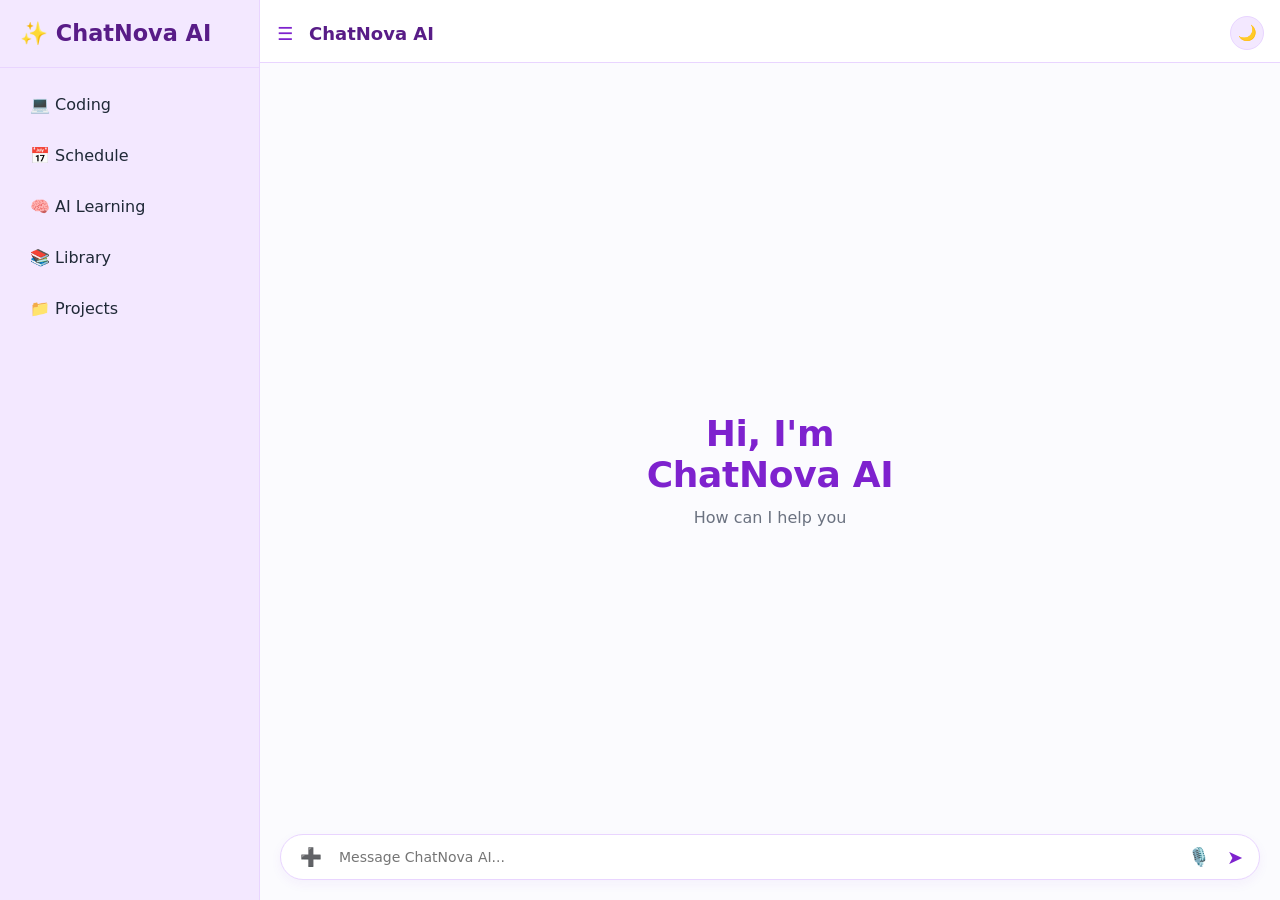
==== commit 5341ebdf: "Update index.html" ====
--- a/index.html
+++ b/index.html
@@ -1,224 +1,57 @@
 <!DOCTYPE html>
-<html lang="en">
+<html lang="en" data-theme="light">
 <head>
-<meta charset="UTF-8">
-<meta name="viewport" content="width=device-width, initial-scale=1.0, maximum-scale=1.0">
-<title>ChatNova AI</title>
-<link rel="icon" href="data:,">
-<link rel="preconnect" href="https://fonts.googleapis.com">
-<link href="https://fonts.googleapis.com/css2?family=Playfair+Display:wght@600;700&family=Inter:wght@400;500;600;700&family=JetBrains+Mono:wght@400;500&display=swap" rel="stylesheet">
-<link rel="stylesheet" href="style.css">
+    <meta charset="UTF-8">
+    <meta name="viewport" content="width=device-width, initial-scale=1.0, maximum-scale=1.0, user-scalable=no">
+    <title>ChatNova AI</title>
+    <link rel="stylesheet" href="style.css">
 </head>
 <body>
 
-<div class="app" id="app">
-  <div class="sidebar-scrim" id="scrim"></div>
+    <aside class="sidebar" id="sidebar">
+        <div class="sidebar-header">✨ ChatNova AI</div>
+        <ul class="menu-items">
+            <li data-category="Coding">💻 Coding</li>
+            <li data-category="Schedule">📅 Schedule</li>
+            <li data-category="AI Learning">🧠 AI Learning</li>
+            <li data-category="Library">📚 Library</li>
+            <li data-category="Projects">📁 Projects</li>
+        </ul>
+    </aside>
 
-  <!-- ============ SIDEBAR ============ -->
-  <aside class="sidebar" id="sidebar">
-    <div class="sidebar-header">
-      <span class="mark"><svg viewBox="0 0 24 24" fill="none"><circle cx="12" cy="12" r="10" stroke="url(#g1)" stroke-width="1.4"/><circle cx="12" cy="12" r="3" fill="url(#g1)"/><defs><linearGradient id="g1" x1="2" y1="2" x2="22" y2="22"><stop stop-color="#c79a52"/><stop offset="1" stop-color="#8a6427"/></linearGradient></defs></svg></span>
-      <div class="brand">ChatNova AI</div>
+    <div class="main-content">
+        <header class="app-header">
+            <div class="header-left">
+                <button class="menu-btn" id="globalMenuToggle" type="button">☰</button>
+                <div class="app-title" id="dynamicTitle">ChatNova AI</div>
+            </div>
+            <button class="theme-toggle-btn" id="themeToggleBtn" type="button" title="Toggle dark mode">🌙</button>
+        </header>
+
+        <div class="chat-display" id="chatDisplay">
+            <div class="welcome-container" id="welcomeScreen">
+                <h1>Hi, I'm ChatNova AI</h1>
+                <p>How can I help you</p>
+            </div>
+        </div>
+
+        <div class="input-area-wrapper">
+            <div class="upload-popup-menu" id="uploadPopupMenu">
+                <div class="upload-option" data-upload="Camera">📷 Camera</div>
+                <div class="upload-option" data-upload="Image">🖼️ Upload Image</div>
+                <div class="upload-option" data-upload="File">📁 File</div>
+            </div>
+            <div class="input-box-container">
+                <button class="action-btn" id="plusMenuBtn" type="button">➕</button>
+                <input type="text" id="chatInputField" class="chat-input" placeholder="Message ChatNova AI..." autocomplete="off">
+                <div class="input-actions-right">
+                    <button class="action-btn" id="micBtn" type="button">🎙️</button>
+                    <button class="action-btn send" id="sendMsgBtn" type="button">➤</button>
+                </div>
+            </div>
+        </div>
     </div>
 
-    <button class="new-chat-btn" id="newChatBtn">
-      <span class="plus-icon">
-        <svg width="12" height="12" viewBox="0 0 24 24" fill="none" stroke="currentColor" stroke-width="3" stroke-linecap="round"><path d="M12 5v14M5 12h14"/></svg>
-      </span>
-      New chat
-    </button>
-
-    <nav class="nav-group">
-      <button class="nav-item" data-nav="library"><span class="ico">📚</span>Library</button>
-      <button class="nav-item" data-nav="projects"><span class="ico">📁</span>Projects</button>
-      <button class="nav-item" data-nav="schedule"><span class="ico">📅</span>Schedule</button>
-      <button class="nav-item" data-nav="apps"><span class="ico">🧩</span>Apps</button>
-      <button class="nav-item" data-nav="learn"><span class="ico">💻</span>Learn Coding</button>
-    </nav>
-
-    <div class="sidebar-divider"></div>
-    <div class="history-label">Recent chats</div>
-    <div class="chat-history" id="chatHistoryList"></div>
-
-    <div class="sidebar-footer">
-      <button class="user-chip" id="userChipBtn">
-        <span class="user-avatar" id="userAvatar">G</span>
-        <span style="min-width:0;">
-          <div class="u-name" id="userName">Guest</div>
-          <div class="u-sub" id="userSub">Sign in to save history</div>
-        </span>
-      </button>
-      <button class="icon-btn" id="settingsBtn" title="AI connection">
-        <svg viewBox="0 0 24 24" fill="none" stroke="currentColor" stroke-width="1.8" stroke-linecap="round" stroke-linejoin="round"><circle cx="12" cy="12" r="3"/><path d="M19.4 15a1.65 1.65 0 0 0 .33 1.82l.06.06a2 2 0 1 1-2.83 2.83l-.06-.06a1.65 1.65 0 0 0-1.82-.33 1.65 1.65 0 0 0-1 1.51V21a2 2 0 0 1-4 0v-.09A1.65 1.65 0 0 0 9 19.4a1.65 1.65 0 0 0-1.82.33l-.06.06a2 2 0 1 1-2.83-2.83l.06-.06a1.65 1.65 0 0 0 .33-1.82 1.65 1.65 0 0 0-1.51-1H3a2 2 0 0 1 0-4h.09A1.65 1.65 0 0 0 4.6 9a1.65 1.65 0 0 0-.33-1.82l-.06-.06a2 2 0 1 1 2.83-2.83l.06.06a1.65 1.65 0 0 0 1.82.33H9a1.65 1.65 0 0 0 1-1.51V3a2 2 0 0 1 4 0v.09a1.65 1.65 0 0 0 1 1.51 1.65 1.65 0 0 0 1.82-.33l.06-.06a2 2 0 1 1 2.83 2.83l-.06.06a1.65 1.65 0 0 0-.33 1.82V9c.51.19 1.51.42 1.51 1z"/></svg>
-      </button>
-    </div>
-  </aside>
-
-  <!-- ============ MAIN ============ -->
-  <main class="main">
-    <div class="topbar">
-      <div class="topbar-left">
-        <button class="icon-btn mobile-menu-btn" id="mobileMenuBtn">
-          <svg viewBox="0 0 24 24" fill="none" stroke="currentColor" stroke-width="1.8" stroke-linecap="round"><path d="M3 6h18M3 12h18M3 18h18"/></svg>
-        </button>
-        <div class="model-pill" id="modelPill">✨ Gemini</div>
-      </div>
-    </div>
-
-    <!-- ---- Chat view ---- -->
-    <section class="view active" id="view-chat">
-      <div class="chat-scroll" id="chatScroll">
-        <div class="empty-state" id="emptyState">
-          <span class="mark empty-mark"><svg viewBox="0 0 24 24" fill="none"><circle cx="12" cy="12" r="10" stroke="url(#g2)" stroke-width="1.2"/><circle cx="12" cy="12" r="3" fill="url(#g2)"/><defs><linearGradient id="g2" x1="2" y1="2" x2="22" y2="22"><stop stop-color="#c79a52"/><stop offset="1" stop-color="#8a6427"/></linearGradient></defs></svg></span>
-          <h1>Hi, I'm ChatNova AI</h1>
-          <p>Ask me anything, upload a photo, or create an image.</p>
-          <div class="suggestion-grid">
-            <button class="suggestion-card" data-prompt="Explain quantum computing like I'm 12"><b>Explain simply</b>quantum computing, in plain English</button>
-            <button class="suggestion-card" data-prompt="Write a short, warm birthday message for a friend"><b>Write for me</b>a short birthday message</button>
-            <button class="suggestion-card" data-prompt="Give me a 3-day itinerary for Tokyo"><b>Plan a trip</b>3 days in Tokyo</button>
-            <button class="suggestion-card" data-prompt="Debug this: why would a React useEffect run twice?"><b>Help me code</b>why does useEffect run twice?</button>
-          </div>
-        </div>
-        <div id="messagesContainer"></div>
-      </div>
-
-      <div class="composer-wrap">
-        <div style="width:100%;max-width:760px;">
-          <div class="composer" id="composer">
-            <div class="composer-attachments" id="composerAttachments"></div>
-            <div class="composer-row">
-              <button class="tool-btn" id="uploadImgBtn" title="Upload image">
-                <svg viewBox="0 0 24 24" fill="none" stroke="currentColor" stroke-width="1.8" stroke-linecap="round" stroke-linejoin="round"><rect x="3" y="3" width="18" height="18" rx="2"/><circle cx="8.5" cy="8.5" r="1.5"/><path d="M21 15l-5-5L5 21"/></svg>
-              </button>
-              <button class="tool-btn create-img" id="createImgBtn" title="Create image">🎨</button>
-              <input type="file" id="fileInput" accept="image/*" multiple hidden>
-              <textarea id="messageInput" rows="1" placeholder="Message ChatNova AI…"></textarea>
-              <button class="send-btn" id="sendBtn" disabled>
-                <svg viewBox="0 0 24 24" fill="none" stroke="currentColor" stroke-width="2.2" stroke-linecap="round" stroke-linejoin="round"><path d="M12 19V5M5 12l7-7 7 7"/></svg>
-              </button>
-            </div>
-          </div>
-          <div class="composer-hint">ChatNova AI can make mistakes. Consider checking important information.</div>
-        </div>
-      </div>
-    </section>
-
-    <!-- ---- Image studio view ---- -->
-    <section class="view" id="view-studio">
-      <div class="studio-wrap">
-        <div class="studio-inner">
-          <div class="studio-header">
-            <h1>Create an image</h1>
-            <p>Describe what you want to see. Powered by your connected Gemini API key.</p>
-          </div>
-          <form class="studio-form" id="studioForm">
-            <input type="text" id="studioPrompt" placeholder="A watercolor fox reading a book under a maple tree…" required>
-            <button type="submit" class="btn-primary" id="studioGenBtn">Generate</button>
-          </form>
-          <div class="image-grid" id="imageGrid">
-            <div class="image-card placeholder" style="grid-column:1/-1; aspect-ratio:auto; padding:40px 20px;">
-              <svg width="26" height="26" viewBox="0 0 24 24" fill="none" stroke="currentColor" stroke-width="1.5"><rect x="3" y="3" width="18" height="18" rx="2"/><circle cx="8.5" cy="8.5" r="1.5"/><path d="M21 15l-5-5L5 21"/></svg>
-              <span>Your created images will appear here</span>
-            </div>
-          </div>
-        </div>
-      </div>
-    </section>
-
-    <!-- ---- Library view ---- -->
-    <section class="view" id="view-library">
-      <div class="library-wrap">
-        <div class="library-inner">
-          <h1>Library</h1>
-          <p>Every saved conversation, in one place.</p>
-          <div class="library-list" id="libraryList"></div>
-        </div>
-      </div>
-    </section>
-
-    <!-- ---- Pricing view ---- -->
-    <section class="view" id="view-pricing">
-      <div class="pricing-wrap">
-        <div class="pricing-inner">
-          <h1>Plans that grow with you</h1>
-          <p>Start free. Upgrade when Nova becomes part of your daily flow.</p>
-          <div class="billing-toggle">
-            <button class="active" data-period="monthly">Monthly</button>
-            <button data-period="yearly">Yearly <span class="save-tag">Save 20%</span></button>
-          </div>
-          <div class="plans-grid" id="plansGrid"></div>
-          <p class="pricing-note">Prices shown in USD. This is a demo pricing page — connect a payment provider such as Stripe on your backend to accept real payments.</p>
-        </div>
-      </div>
-    </section>
-  </main>
-</div>
-
-<!-- ============ AUTH GATE / MODAL ============ -->
-<div class="overlay" id="authOverlay">
-  <div class="modal">
-    <button class="modal-close" id="authCloseBtn" data-close>&times;</button>
-    <div class="auth-tabs">
-      <button class="active" data-tab="signup">Sign up</button>
-      <button data-tab="login">Log in</button>
-    </div>
-    <div class="gate-banner" id="gateBanner">
-      <span class="mark"><svg viewBox="0 0 24 24" fill="none"><circle cx="12" cy="12" r="10" stroke="url(#g3)" stroke-width="1.6"/><circle cx="12" cy="12" r="3" fill="url(#g3)"/><defs><linearGradient id="g3" x1="2" y1="2" x2="22" y2="22"><stop stop-color="#c79a52"/><stop offset="1" stop-color="#8a6427"/></linearGradient></defs></svg></span>
-      <span>Create an account to start chatting — it's how your conversations get saved.</span>
-    </div>
-    <div class="demo-banner" id="demoBanner">ℹ️ Demo account — stored only in this browser. Add a real backend (Firebase Auth, Supabase, etc.) for production accounts.</div>
-    <h2 id="authTitle">Create your account</h2>
-    <p class="modal-sub" id="authSub">Sign up to start chatting and save your history.</p>
-    <form id="authForm">
-      <div class="field" id="nameField">
-        <label>Name</label>
-        <input type="text" id="authName" placeholder="Ada Lovelace">
-      </div>
-      <div class="field">
-        <label>Email</label>
-        <input type="email" id="authEmail" placeholder="you@example.com" required>
-      </div>
-      <div class="field">
-        <label>Password</label>
-        <input type="password" id="authPassword" placeholder="••••••••" required minlength="4">
-      </div>
-      <div class="modal-actions">
-        <button type="submit" class="btn-primary" id="authSubmitBtn">Sign up</button>
-      </div>
-    </form>
-  </div>
-</div>
-
-<div class="overlay" id="settingsOverlay">
-  <div class="modal">
-    <button class="modal-close" data-close>&times;</button>
-    <h2>Connect Gemini</h2>
-    <p class="modal-sub">Paste your Google AI Studio API key to get real replies. Stored only in this browser's localStorage.</p>
-    <form id="settingsForm">
-      <div class="field">
-        <label>Gemini API key</label>
-        <input type="password" id="settingsKey" placeholder="AIza...">
-        <div class="hint">⚠️ Calling the Gemini API directly from a browser exposes this key to anyone using this browser. For a public site, proxy requests through a small backend instead.</div>
-      </div>
-      <div class="field">
-        <label>Chat model</label>
-        <input type="text" id="settingsChatModel" placeholder="gemini-2.0-flash">
-      </div>
-      <div class="field">
-        <label>Image model <span style="font-weight:400;color:var(--text-faint);">(experimental)</span></label>
-        <input type="text" id="settingsImageModel" placeholder="gemini-2.0-flash-preview-image-generation">
-        <div class="hint">Google's image-generation preview models change name/availability periodically — check Google AI Studio for the current one if generation fails.</div>
-      </div>
-      <div class="modal-actions">
-        <button type="button" class="btn-secondary" data-close>Cancel</button>
-        <button type="submit" class="btn-primary">Save</button>
-      </div>
-    </form>
-  </div>
-</div>
-
-<div class="toast-stack" id="toastStack"></div>
-
-<script src="app.js"></script>
+    <script src="app.js"></script>
 </body>
 </html>
--- a/style.css
+++ b/style.css
@@ -1,303 +1,144 @@
-/* ==========================================================================
-   ChatNova AI — "Quiet Luxury" theme
-   Warm white workspace, muted gold/bronze accent, serif logotype.
-   Signature mark: a thin gold ring around a small point — used as the logo,
-   the assistant avatar, and the "thinking" indicator.
-   ========================================================================== */
-
-:root{
-  --bg:            #fbfaf7;
-  --bg-panel:      #ffffff;
-  --bg-sidebar:    #faf7f2;
-  --bg-alt:        #f6f3ec;
-  --border:        #ece6da;
-  --text:          #1c1b1a;
-  --text-muted:    #746f65;
-  --text-faint:    #a49d8c;
-
-  --accent:        #a67c3d;
-  --accent-dark:   #8a6427;
-  --accent-soft:   rgba(166,124,61,0.10);
-  --accent-grad:   linear-gradient(135deg, #c79a52, #a67c3d);
-
-  --success:       #2f7a52;
-  --danger:        #b3423a;
-
-  --radius-sm:     10px;
-  --radius-md:     16px;
-  --radius-lg:     22px;
-  --radius-pill:   999px;
-
-  --shadow-sm:     0 1px 2px rgba(28,27,26,0.05);
-  --shadow-md:     0 10px 26px rgba(28,27,26,0.07);
-  --shadow-lg:     0 24px 56px rgba(28,27,26,0.12);
-
-  --font-display:  'Playfair Display', Georgia, serif;
-  --font-body:     'Inter', system-ui, sans-serif;
-  --font-mono:     'JetBrains Mono', ui-monospace, monospace;
-
-  --ease: cubic-bezier(.4,0,.2,1);
+:root {
+    --primary: #7e22ce;
+    --primary-light: #a855f7;
+    --primary-dark: #581c87;
+    --bg-main: #fbfbfe;
+    --bg-sidebar: #f3e8ff;
+    --bg-panel: #ffffff;
+    --bg-alt: #f7f5fb;
+    --text-main: #1f2937;
+    --text-muted: #6b7280;
+    --border: #e9d5ff;
+    --shadow: rgba(126, 34, 206, 0.12);
+    --avatar-user: #6b7280;
+    --avatar-ai: linear-gradient(135deg, #7e22ce, #a855f7);
 }
 
-@media (prefers-reduced-motion: reduce){
-  *, *::before, *::after{ animation-duration: 0.001ms !important; transition-duration: 0.001ms !important; }
+html[data-theme="dark"] {
+    --primary: #a855f7;
+    --primary-light: #c084fc;
+    --primary-dark: #e9d5ff;
+    --bg-main: #121016;
+    --bg-sidebar: #1b1723;
+    --bg-panel: #1e1a26;
+    --bg-alt: #1a1621;
+    --text-main: #f1f1f4;
+    --text-muted: #a0a0ab;
+    --border: #322c3d;
+    --shadow: rgba(168, 85, 247, 0.2);
+    --avatar-user: #4b4b57;
+    --avatar-ai: linear-gradient(135deg, #a855f7, #7e22ce);
 }
 
-*{ box-sizing: border-box; }
-html,body{ height:100%; }
-body{
-  margin:0;
-  font-family: var(--font-body);
-  background: var(--bg);
-  color: var(--text);
-  -webkit-font-smoothing: antialiased;
+html { transition: background-color 0.25s ease, color 0.25s ease; }
+
+* { box-sizing: border-box; margin: 0; padding: 0; font-family: 'Segoe UI', system-ui, -apple-system, sans-serif; }
+
+html, body {
+    height: 100dvh; width: 100vw;
+    background-color: var(--bg-main); color: var(--text-main);
+    overflow: hidden; position: fixed; top: 0; left: 0; display: flex;
+    -webkit-text-size-adjust: none !important; text-size-adjust: none !important;
 }
-button{ font-family: inherit; }
-::selection{ background: rgba(166,124,61,.22); }
-::-webkit-scrollbar{ width: 8px; height: 8px; }
-::-webkit-scrollbar-thumb{ background: var(--border); border-radius: 999px; }
-::-webkit-scrollbar-track{ background: transparent; }
 
-/* ---------- Nova mark: a point held in a thin gold ring ---------- */
-.mark{ position:relative; display:inline-flex; align-items:center; justify-content:center; width:1em; height:1em; flex-shrink:0; }
-.mark svg{ width:100%; height:100%; display:block; }
-@keyframes mark-breathe{ 0%,100%{ transform:scale(1); opacity:1; } 50%{ transform:scale(.86); opacity:.7; } }
-.mark.pulsing svg{ animation: mark-breathe 1.15s var(--ease) infinite; transform-origin:center; }
+.sidebar {
+    width: 260px; min-width: 260px; background-color: var(--bg-sidebar);
+    border-right: 1px solid var(--border); display: flex; flex-direction: column;
+    transition: all 0.3s ease; z-index: 100;
+}
+.sidebar.collapsed { margin-left: -260px; }
+.sidebar-header {
+    padding: 20px; font-size: 1.4rem; font-weight: 700; color: var(--primary-dark);
+    border-bottom: 1px solid var(--border); display: flex; align-items: center; justify-content: space-between;
+}
+.menu-items { list-style: none; padding: 15px; flex-grow: 1; overflow-y: auto; }
+.menu-items li {
+    padding: 12px 15px; margin-bottom: 8px; border-radius: 10px; cursor: pointer;
+    transition: all 0.2s ease; display: flex; align-items: center; gap: 12px; font-weight: 500; color: var(--text-main);
+}
+.menu-items li:hover, .menu-items li:focus-visible { background-color: var(--primary); color: white; }
 
-/* ==========================================================================
-   Shell
-   ========================================================================== */
-.app{ display:grid; grid-template-columns: 272px 1fr; height:100vh; overflow:hidden; }
-.app.locked{ filter: blur(3px); pointer-events:none; user-select:none; }
+.main-content { flex-grow: 1; display: flex; flex-direction: column; height: 100dvh; width: 100%; position: relative; overflow: hidden; }
 
-.sidebar{
-  background: var(--bg-sidebar);
-  border-right: 1px solid var(--border);
-  display:flex; flex-direction:column; min-width:0; overflow:hidden;
+.app-header {
+    display: flex; align-items: center; justify-content: space-between;
+    padding: 16px 16px 12px 16px !important; background-color: var(--bg-panel);
+    border-bottom: 1px solid var(--border); flex-shrink: 0;
 }
-.sidebar-header{ display:flex; align-items:center; gap:10px; padding: 20px 18px 14px; }
-.brand{ display:flex; align-items:center; gap:9px; font-family: var(--font-display); font-weight:700; font-size:19px; color:var(--text); white-space:nowrap; }
-.brand .mark{ font-size:22px; }
+.header-left { display: flex; align-items: center; gap: 15px; }
+.menu-btn { background: transparent; border: none; font-size: 18px !important; width: 18px !important; color: var(--primary); cursor: pointer; display: flex; align-items: center; justify-content: center; }
+.app-title { font-size: 18px; font-weight: 600; color: var(--primary-dark); }
+.theme-toggle-btn {
+    background: var(--bg-sidebar); border: 1px solid var(--border); border-radius: 50%;
+    width: 34px; height: 34px; font-size: 15px; cursor: pointer; display: flex; align-items: center; justify-content: center;
+    transition: transform 0.15s ease, background-color 0.2s ease; flex-shrink: 0;
+}
+.theme-toggle-btn:hover { transform: scale(1.06); }
+.theme-toggle-btn:active { transform: scale(0.94); }
 
-.new-chat-btn{
-  margin: 6px 14px 10px; display:flex; align-items:center; gap:10px;
-  padding: 11px 14px; border-radius: var(--radius-md); border:1px solid var(--border);
-  background: var(--bg-panel); color: var(--text); font-weight:600; font-size:13.5px;
-  cursor:pointer; box-shadow: var(--shadow-sm);
-  transition: transform .15s var(--ease), box-shadow .15s var(--ease), border-color .15s var(--ease);
+.chat-display { flex-grow: 1; min-height: 0; overflow-y: auto; display: flex; flex-direction: column; padding-bottom: 120px; }
+
+.welcome-container { text-align: center; margin: auto !important; width: 260px !important; max-width: 260px !important; padding: 0px !important; }
+.welcome-container h1 { color: var(--primary) !important; font-size: 18px !important; font-weight: 700 !important; margin-bottom: 6px !important; letter-spacing: -0.3px !important; }
+.welcome-container p { color: var(--text-muted) !important; font-size: 12px !important; line-height: 1.4 !important; }
+
+@keyframes fadeIn { from { opacity: 0; transform: translateY(8px); } to { opacity: 1; transform: translateY(0); } }
+
+.msg-row { display: flex; align-items: flex-start; gap: 14px; width: 100%; padding: 18px max(20px, calc(50% - 380px)); animation: fadeIn 0.3s ease; }
+.msg-row.assistant { background-color: var(--bg-alt); }
+.msg-avatar { width: 30px; height: 30px; border-radius: 9px; flex-shrink: 0; display: flex; align-items: center; justify-content: center; font-size: 14px; color: #fff; }
+.msg-row.user .msg-avatar { background: var(--avatar-user); }
+.msg-row.assistant .msg-avatar { background: var(--avatar-ai); }
+.msg-content { flex: 1; min-width: 0; padding-top: 3px; font-size: 1rem; line-height: 1.65; color: var(--text-main); word-wrap: break-word; }
+
+.typing-dots { display: flex; gap: 5px; align-items: center; padding: 6px 0; }
+.typing-dots span { width: 8px; height: 8px; border-radius: 50%; background-color: var(--primary-light); animation: bounce 1.2s infinite ease-in-out; }
+.typing-dots span:nth-child(2) { animation-delay: 0.2s; }
+.typing-dots span:nth-child(3) { animation-delay: 0.4s; }
+@keyframes bounce { 0%, 80%, 100% { transform: scale(0.7); opacity: 0.5; } 40% { transform: scale(1); opacity: 1; } }
+
+.input-area-wrapper {
+    position: absolute !important; bottom: 0 !important; left: 0 !important; width: 100% !important;
+    padding: 12px 16px !important; padding-bottom: 24px !important; background-color: var(--bg-main) !important; z-index: 999 !important;
 }
-.new-chat-btn:hover{ transform: translateY(-1px); box-shadow: var(--shadow-md); border-color: rgba(166,124,61,.4); }
-.new-chat-btn .plus-icon{ width:20px; height:20px; border-radius:7px; background: var(--accent-grad); color:#fff; display:flex; align-items:center; justify-content:center; flex-shrink:0; }
+.input-box-container {
+    display: flex; align-items: center; justify-content: space-between !important;
+    background-color: var(--bg-panel); border: 1px solid var(--border); border-radius: 28px;
+    padding: 6px 14px !important; box-shadow: 0 4px 12px rgba(126, 34, 206, 0.05); gap: 8px;
+}
+.chat-input { flex-grow: 1; border: none; outline: none; padding: 6px 4px; font-size: 14px; background: transparent; color: var(--text-main); }
+.input-actions-right { display: flex; align-items: center; gap: 12px; flex-shrink: 0; padding-right: 2px; }
+.action-btn {
+    background: none; border: none; font-size: 1.1rem; color: var(--text-muted); cursor: pointer;
+    width: 32px; height: 32px; border-radius: 50%; display: flex; align-items: center; justify-content: center;
+    transition: all 0.2s; flex-shrink: 0;
+}
+.action-btn:hover { background-color: var(--border); color: var(--primary-dark); }
+.action-btn.send { color: var(--primary) !important; font-size: 1.2rem !important; background-color: transparent !important; width: auto; height: auto; }
+.action-btn:disabled { opacity: 0.4; cursor: not-allowed; }
 
-.nav-group{ padding: 6px 10px 4px; display:flex; flex-direction:column; gap:2px; }
-.nav-item{
-  display:flex; align-items:center; gap:10px; padding: 9px 10px; border-radius: var(--radius-sm);
-  color: var(--text-muted); font-size:13.5px; font-weight:500; cursor:pointer; border:none; background:none;
-  width:100%; text-align:left; transition: background .15s var(--ease), color .15s var(--ease);
+.upload-popup-menu {
+    position: absolute; bottom: 85px; left: 25px; background-color: var(--bg-panel); border: 1px solid var(--border);
+    border-radius: 14px; box-shadow: 0 12px 24px var(--shadow); display: none; flex-direction: column; width: 180px; z-index: 200; overflow: hidden;
 }
-.nav-item:hover{ background: var(--bg-alt); color: var(--text); }
-.nav-item.active{ background: var(--accent-soft); color: var(--accent-dark); }
-.nav-item span.ico{ width:17px; text-align:center; flex-shrink:0; }
+.upload-popup-menu.show { display: flex; animation: popUp 0.2s ease; }
+@keyframes popUp { from { opacity: 0; transform: translateY(15px) scale(0.95); } to { opacity: 1; transform: translateY(0) scale(1); } }
+.upload-option { padding: 12px 16px; display: flex; align-items: center; gap: 12px; cursor: pointer; font-weight: 500; transition: background 0.2s; color: var(--text-main); }
+.upload-option:hover, .upload-option:focus-visible { background-color: var(--bg-sidebar); color: var(--primary-dark); }
 
-.sidebar-divider{ height:1px; background: var(--border); margin: 10px 16px; }
-.history-label{ padding: 6px 20px 4px; font-size:11px; font-weight:700; text-transform:uppercase; letter-spacing:.06em; color: var(--text-faint); }
-.chat-history{ flex:1; overflow-y:auto; padding: 2px 10px 10px; display:flex; flex-direction:column; gap:1px; }
-.history-item{
-  display:flex; align-items:center; gap:8px; padding:8px 10px; border-radius: var(--radius-sm);
-  font-size:13px; color: var(--text-muted); cursor:pointer; white-space:nowrap; overflow:hidden;
-  transition: background .15s var(--ease);
+button:focus-visible, .menu-items li:focus-visible { outline: 2px solid var(--primary); outline-offset: 2px; }
+
+@media (max-width: 768px) {
+    .sidebar { position: absolute; top: 0; left: 0; height: 100%; }
+    body.sidebar-open::after { content: ''; position: fixed; top: 0; left: 0; width: 100vw; height: 100vh; background: rgba(0,0,0,0.4); z-index: 90; }
 }
-.history-item:hover{ background: var(--bg-alt); }
-.history-item.active{ background: var(--bg-alt); color: var(--text); font-weight:600; }
-.history-item span.title{ flex:1; overflow:hidden; text-overflow:ellipsis; white-space:nowrap; }
-.history-item .del-btn{ opacity:0; border:none; background:none; color: var(--text-faint); cursor:pointer; padding:2px; border-radius:5px; flex-shrink:0; }
-.history-item:hover .del-btn{ opacity:1; }
-.history-item .del-btn:hover{ color: var(--danger); }
-
-.sidebar-footer{ padding:12px; border-top:1px solid var(--border); display:flex; align-items:center; gap:10px; }
-.user-chip{ display:flex; align-items:center; gap:9px; flex:1; padding:7px 8px; border-radius: var(--radius-sm); cursor:pointer; background:none; border:none; text-align:left; color: var(--text); min-width:0; transition: background .15s var(--ease); }
-.user-chip:hover{ background: var(--bg-alt); }
-.user-avatar{ width:28px; height:28px; border-radius:50%; background: var(--accent-grad); color:#fff; display:flex; align-items:center; justify-content:center; font-size:12.5px; font-weight:700; flex-shrink:0; }
-.user-chip .u-name{ font-size:13px; font-weight:600; overflow:hidden; text-overflow:ellipsis; white-space:nowrap; }
-.user-chip .u-sub{ font-size:11px; color: var(--text-faint); }
-.icon-btn{ width:32px; height:32px; border-radius: var(--radius-sm); border:1px solid var(--border); background: var(--bg-panel); display:flex; align-items:center; justify-content:center; cursor:pointer; color: var(--text-muted); flex-shrink:0; transition: background .15s var(--ease), color .15s var(--ease), transform .15s var(--ease); }
-.icon-btn:hover{ background: var(--bg-alt); color: var(--text); }
-.icon-btn:active{ transform: scale(.94); }
-
-/* ---------- Main ---------- */
-.main{ display:flex; flex-direction:column; min-width:0; height:100vh; position:relative; background: var(--bg); }
-.topbar{ display:flex; align-items:center; justify-content:space-between; padding:12px 20px; flex-shrink:0; }
-.topbar-left{ display:flex; align-items:center; gap:10px; }
-.model-pill{ display:flex; align-items:center; gap:7px; padding:7px 12px; border-radius: var(--radius-pill); border:1px solid var(--border); background: var(--bg-panel); font-size:13px; font-weight:600; color:var(--text); }
-
-.view{ display:none; flex:1; min-height:0; flex-direction:column; }
-.view.active{ display:flex; }
-
-/* ---------- Chat ---------- */
-.chat-scroll{ flex:1; overflow-y:auto; display:flex; flex-direction:column; }
-.empty-state{ flex:1; display:flex; flex-direction:column; align-items:center; justify-content:center; gap:14px; text-align:center; padding:40px 20px; }
-.empty-mark{ width:52px; height:52px; }
-.empty-state h1{ font-family: var(--font-display); font-size:28px; margin:0; color:var(--text); }
-.empty-state p{ color: var(--text-muted); margin:0; font-size:14.5px; max-width:420px; }
-.suggestion-grid{ display:grid; grid-template-columns: repeat(2,1fr); gap:10px; margin-top:8px; width:100%; max-width:560px; }
-.suggestion-card{ text-align:left; padding:12px 14px; border-radius: var(--radius-md); border:1px solid var(--border); background: var(--bg-panel); cursor:pointer; font-size:13px; color: var(--text-muted); transition: transform .15s var(--ease), box-shadow .15s var(--ease), border-color .15s var(--ease); }
-.suggestion-card b{ display:block; color: var(--text); font-size:13.5px; margin-bottom:2px; }
-.suggestion-card:hover{ transform: translateY(-2px); box-shadow: var(--shadow-md); border-color: rgba(166,124,61,.35); }
-
-#messagesContainer{ display:none; }
-.msg-row{ display:flex; gap:14px; padding:18px max(20px, calc(50% - 380px)); animation: msg-in .35s var(--ease); }
-@keyframes msg-in{ from{ opacity:0; transform: translateY(8px);} to{ opacity:1; transform:none; } }
-.msg-row.assistant{ background: var(--bg-alt); }
-.msg-avatar{ width:30px; height:30px; border-radius:9px; flex-shrink:0; display:flex; align-items:center; justify-content:center; font-size:13px; font-weight:700; color:#fff; }
-.msg-row.user .msg-avatar{ background: #6b6b76; }
-.msg-row.assistant .msg-avatar{ background: var(--accent-grad); }
-.msg-body{ flex:1; min-width:0; padding-top:4px; }
-.msg-content{ font-size:15px; line-height:1.65; color: var(--text); white-space:pre-wrap; word-wrap:break-word; }
-.msg-content p{ margin:0 0 10px; } .msg-content p:last-child{ margin-bottom:0; }
-.msg-content code{ font-family: var(--font-mono); background: var(--bg-panel); padding:2px 6px; border-radius:5px; font-size:.9em; border:1px solid var(--border); }
-.msg-content pre{ background:#1c1b1a; color:#f2ede2; padding:14px 16px; border-radius: var(--radius-sm); overflow-x:auto; font-family: var(--font-mono); font-size:13px; margin:8px 0; }
-.msg-content pre code{ background:none; border:none; padding:0; }
-.msg-attachments{ display:flex; flex-wrap:wrap; gap:8px; margin-bottom:8px; }
-.msg-attachments img{ max-width:180px; max-height:180px; border-radius: var(--radius-sm); border:1px solid var(--border); }
-.msg-actions{ display:flex; gap:4px; margin-top:8px; opacity:0; transition: opacity .15s var(--ease); }
-.msg-row:hover .msg-actions{ opacity:1; }
-.msg-actions button{ border:none; background:none; color: var(--text-faint); cursor:pointer; width:26px; height:26px; border-radius:7px; display:flex; align-items:center; justify-content:center; }
-.msg-actions button:hover{ background: var(--bg-panel); color: var(--text); }
-
-.typing-dots{ display:flex; gap:4px; padding:6px 0; }
-.typing-dots span{ width:6px; height:6px; border-radius:50%; background: var(--accent); animation: typing-bounce 1.2s infinite ease-in-out; }
-.typing-dots span:nth-child(2){ animation-delay:.15s; }
-.typing-dots span:nth-child(3){ animation-delay:.3s; }
-@keyframes typing-bounce{ 0%,60%,100%{ transform: translateY(0); opacity:.5; } 30%{ transform: translateY(-6px); opacity:1; } }
-
-/* ---------- Composer ---------- */
-.composer-wrap{ display:flex; flex-direction:column; align-items:center; padding:10px 20px 18px; flex-shrink:0; }
-.composer{ width:100%; max-width:760px; background: var(--bg-panel); border:1px solid var(--border); border-radius: var(--radius-lg); box-shadow: var(--shadow-md); padding:10px 10px 10px 16px; transition: border-color .2s var(--ease), box-shadow .2s var(--ease); }
-.composer:focus-within{ border-color: rgba(166,124,61,.5); box-shadow: 0 0 0 4px rgba(166,124,61,.1), var(--shadow-md); }
-.composer-attachments{ display:flex; flex-wrap:wrap; gap:8px; padding:4px 0 8px; }
-.attach-thumb{ position:relative; width:52px; height:52px; border-radius:10px; overflow:hidden; border:1px solid var(--border); }
-.attach-thumb img{ width:100%; height:100%; object-fit:cover; display:block; }
-.attach-thumb .rm{ position:absolute; top:2px; right:2px; width:16px; height:16px; border-radius:50%; background: rgba(0,0,0,.6); color:#fff; border:none; font-size:10px; line-height:1; cursor:pointer; display:flex; align-items:center; justify-content:center; }
-.composer-row{ display:flex; align-items:flex-end; gap:6px; }
-.composer textarea{ flex:1; border:none; outline:none; resize:none; background:transparent; color: var(--text); font-family: var(--font-body); font-size:15px; line-height:1.5; max-height:200px; padding:6px 0; }
-.composer textarea::placeholder{ color: var(--text-faint); }
-.tool-btn{ width:34px; height:34px; border-radius: var(--radius-pill); border:none; background:none; color: var(--text-muted); cursor:pointer; display:flex; align-items:center; justify-content:center; transition: background .15s var(--ease), color .15s var(--ease); flex-shrink:0; }
-.tool-btn:hover{ background: var(--bg-alt); color: var(--accent-dark); }
-.tool-btn.create-img{ font-size:15px; }
-.send-btn{ width:34px; height:34px; border-radius:50%; border:none; cursor:pointer; background: var(--accent-grad); color:#fff; display:flex; align-items:center; justify-content:center; transition: transform .15s var(--ease), opacity .15s var(--ease); flex-shrink:0; }
-.send-btn:disabled{ opacity:.4; cursor:default; }
-.send-btn:not(:disabled):hover{ transform: scale(1.06); }
-.composer-hint{ font-size:11.5px; color: var(--text-faint); text-align:center; margin-top:10px; }
-
-/* ==========================================================================
-   Image studio
-   ========================================================================== */
-.studio-wrap{ flex:1; overflow-y:auto; display:flex; justify-content:center; padding:30px 20px 60px; }
-.studio-inner{ width:100%; max-width:900px; }
-.studio-header h1{ font-family:var(--font-display); font-size:26px; margin:0 0 6px; }
-.studio-header p{ color:var(--text-muted); margin:0 0 22px; font-size:14.5px; }
-.studio-form{ display:flex; gap:10px; background: var(--bg-panel); border:1px solid var(--border); padding:10px; border-radius: var(--radius-lg); box-shadow: var(--shadow-sm); margin-bottom:26px; }
-.studio-form input[type=text]{ flex:1; border:none; outline:none; background:transparent; font-size:14.5px; color:var(--text); padding:8px 10px; }
-.btn-primary{ border:none; border-radius: var(--radius-pill); background: var(--accent-grad); color:#fff; font-weight:700; font-size:13.5px; padding:10px 20px; cursor:pointer; transition: transform .15s var(--ease), opacity .15s var(--ease); }
-.btn-primary:hover{ transform: translateY(-1px); }
-.btn-primary:disabled{ opacity:.5; cursor:default; transform:none; }
-.image-grid{ display:grid; grid-template-columns: repeat(auto-fill,minmax(200px,1fr)); gap:14px; }
-.image-card{ border-radius: var(--radius-md); overflow:hidden; border:1px solid var(--border); background: var(--bg-alt); aspect-ratio:1; position:relative; animation: msg-in .4s var(--ease); }
-.image-card img{ width:100%; height:100%; object-fit:cover; display:block; }
-.image-card .prompt-tag{ position:absolute; inset:auto 0 0 0; padding:8px 10px; font-size:11px; color:#fff; background: linear-gradient(0deg, rgba(0,0,0,.65), transparent); opacity:0; transition:opacity .2s var(--ease); }
-.image-card:hover .prompt-tag{ opacity:1; }
-.image-card.placeholder{ display:flex; align-items:center; justify-content:center; color: var(--text-faint); flex-direction:column; gap:8px; text-align:center; padding:20px; }
-
-/* ==========================================================================
-   Library (full saved-chats view)
-   ========================================================================== */
-.library-wrap{ flex:1; overflow-y:auto; display:flex; justify-content:center; padding:30px 20px 60px; }
-.library-inner{ width:100%; max-width:820px; }
-.library-inner h1{ font-family:var(--font-display); font-size:26px; margin:0 0 6px; }
-.library-inner > p{ color:var(--text-muted); margin:0 0 22px; font-size:14.5px; }
-.library-list{ display:flex; flex-direction:column; gap:10px; }
-.library-card{ display:flex; align-items:center; justify-content:space-between; gap:14px; padding:16px 18px; border:1px solid var(--border); border-radius: var(--radius-md); background: var(--bg-panel); cursor:pointer; transition: transform .15s var(--ease), box-shadow .15s var(--ease); }
-.library-card:hover{ transform: translateY(-2px); box-shadow: var(--shadow-md); }
-.library-card .lc-title{ font-weight:600; font-size:14.5px; margin-bottom:3px; }
-.library-card .lc-meta{ font-size:12px; color: var(--text-faint); }
-.library-card .lc-del{ border:none; background:none; color: var(--text-faint); cursor:pointer; width:30px; height:30px; border-radius:8px; display:flex; align-items:center; justify-content:center; flex-shrink:0; }
-.library-card .lc-del:hover{ background: var(--bg-alt); color: var(--danger); }
-.library-empty{ text-align:center; color:var(--text-faint); padding:60px 20px; font-size:14px; }
-
-/* ==========================================================================
-   Pricing
-   ========================================================================== */
-.pricing-wrap{ flex:1; overflow-y:auto; display:flex; justify-content:center; padding:40px 20px 70px; }
-.pricing-inner{ width:100%; max-width:980px; text-align:center; }
-.pricing-inner h1{ font-family:var(--font-display); font-size:34px; margin:0 0 8px; }
-.pricing-inner > p{ color: var(--text-muted); margin:0 0 8px; font-size:15px; }
-.billing-toggle{ display:inline-flex; align-items:center; gap:10px; margin:18px 0 34px; background: var(--bg-alt); border:1px solid var(--border); border-radius: var(--radius-pill); padding:4px; }
-.billing-toggle button{ border:none; background:none; padding:8px 16px; border-radius: var(--radius-pill); font-size:13px; font-weight:600; color: var(--text-muted); cursor:pointer; }
-.billing-toggle button.active{ background: var(--bg-panel); color: var(--text); box-shadow: var(--shadow-sm); }
-.save-tag{ font-size:10.5px; background: var(--accent-grad); color:#fff; padding:2px 6px; border-radius:6px; margin-left:6px; }
-.plans-grid{ display:grid; grid-template-columns: repeat(3,1fr); gap:18px; text-align:left; }
-.plan-card{ background: var(--bg-panel); border:1px solid var(--border); border-radius: var(--radius-lg); padding:26px 24px; display:flex; flex-direction:column; position:relative; transition: transform .2s var(--ease), box-shadow .2s var(--ease); }
-.plan-card:hover{ transform: translateY(-4px); box-shadow: var(--shadow-lg); }
-.plan-card.featured{ border-color: transparent; background: linear-gradient(var(--bg-panel),var(--bg-panel)) padding-box, var(--accent-grad) border-box; border-width:2px; }
-.plan-badge{ position:absolute; top:-11px; right:20px; background: var(--accent-grad); color:#fff; font-size:11px; font-weight:700; padding:4px 10px; border-radius: var(--radius-pill); }
-.plan-name{ font-family: var(--font-display); font-size:20px; font-weight:700; margin:0 0 4px; }
-.plan-desc{ font-size:13px; color: var(--text-muted); margin:0 0 18px; min-height:32px; }
-.plan-price{ font-size:34px; font-weight:800; font-family: var(--font-display); }
-.plan-price span{ font-size:14px; font-weight:500; color: var(--text-muted); font-family: var(--font-body); }
-.plan-features{ list-style:none; padding:0; margin:18px 0 22px; display:flex; flex-direction:column; gap:10px; flex:1; }
-.plan-features li{ display:flex; gap:8px; font-size:13.5px; color: var(--text); align-items:flex-start; }
-.plan-features svg{ width:16px; height:16px; color: var(--success); flex-shrink:0; margin-top:1px; }
-.plan-cta{ width:100%; padding:11px; border-radius: var(--radius-pill); border:1px solid var(--border); background: var(--bg-alt); color:var(--text); font-weight:700; font-size:13.5px; cursor:pointer; transition: all .15s var(--ease); }
-.plan-card.featured .plan-cta{ background: var(--accent-grad); color:#fff; border:none; }
-.plan-cta:hover{ transform: translateY(-1px); box-shadow: var(--shadow-sm); }
-.pricing-note{ margin-top:30px; font-size:12.5px; color: var(--text-faint); }
-
-/* ==========================================================================
-   Modals & toasts
-   ========================================================================== */
-.overlay{ position:fixed; inset:0; background: rgba(28,27,26,.4); backdrop-filter: blur(2px); display:flex; align-items:center; justify-content:center; z-index:100; opacity:0; pointer-events:none; transition: opacity .2s var(--ease); }
-.overlay.show{ opacity:1; pointer-events:auto; }
-.modal{ background: var(--bg-panel); border-radius: var(--radius-lg); box-shadow: var(--shadow-lg); width:100%; max-width:400px; padding:26px; transform: translateY(14px) scale(.98); opacity:0; transition: transform .25s var(--ease), opacity .25s var(--ease); border:1px solid var(--border); max-height:86vh; overflow-y:auto; }
-.overlay.show .modal{ transform:none; opacity:1; }
-.modal h2{ font-family: var(--font-display); font-size:21px; margin:0 0 4px; }
-.modal .modal-sub{ font-size:13px; color: var(--text-muted); margin:0 0 20px; }
-.field{ margin-bottom:14px; }
-.field label{ display:block; font-size:12.5px; font-weight:600; margin-bottom:6px; color: var(--text); }
-.field input, .field select{ width:100%; padding:10px 12px; border-radius: var(--radius-sm); border:1px solid var(--border); background: var(--bg-alt); color: var(--text); font-size:14px; outline:none; transition: border-color .15s var(--ease); }
-.field input:focus, .field select:focus{ border-color: var(--accent); }
-.field .hint{ font-size:11px; color: var(--text-faint); margin-top:5px; }
-.modal-actions{ display:flex; gap:10px; margin-top:18px; }
-.btn-secondary{ flex:1; padding:10px; border-radius: var(--radius-pill); border:1px solid var(--border); background:none; color:var(--text); font-weight:600; font-size:13.5px; cursor:pointer; }
-.btn-secondary:hover{ background: var(--bg-alt); }
-.modal .btn-primary{ flex:1; }
-.modal-close{ position:absolute; top:16px; right:16px; border:none; background:none; color:var(--text-faint); cursor:pointer; width:28px; height:28px; border-radius:50%; display:flex; align-items:center; justify-content:center; }
-.modal-close:hover{ background: var(--bg-alt); }
-.modal-close.hidden{ display:none; }
-.auth-tabs{ display:flex; gap:4px; background: var(--bg-alt); border-radius: var(--radius-pill); padding:4px; margin-bottom:18px; }
-.auth-tabs button{ flex:1; border:none; background:none; padding:8px; border-radius: var(--radius-pill); font-size:13px; font-weight:600; color:var(--text-muted); cursor:pointer; }
-.auth-tabs button.active{ background: var(--bg-panel); color:var(--text); box-shadow: var(--shadow-sm); }
-.demo-banner{ display:flex; gap:8px; background: var(--accent-soft); border:1px solid rgba(166,124,61,.25); padding:10px 12px; border-radius: var(--radius-sm); font-size:11.5px; color: var(--text-muted); margin-bottom:16px; }
-.gate-banner{ display:flex; align-items:center; gap:9px; background: var(--bg-alt); border:1px solid var(--border); padding:12px 14px; border-radius: var(--radius-sm); font-size:12.5px; color: var(--text-muted); margin-bottom:18px; }
-.gate-banner .mark{ font-size:20px; flex-shrink:0; }
-
-.toast-stack{ position:fixed; bottom:20px; right:20px; z-index:200; display:flex; flex-direction:column; gap:8px; }
-.toast{ background: var(--text); color: var(--bg); padding:11px 16px; border-radius: var(--radius-sm); font-size:13px; box-shadow: var(--shadow-lg); animation: toast-in .25s var(--ease); }
-@keyframes toast-in{ from{ opacity:0; transform: translateY(10px);} to{ opacity:1; transform:none; } }
-
-/* ---------- Mobile ---------- */
-.sidebar-scrim{ display:none; }
-.mobile-menu-btn{ display:none; }
-
-@media (max-width: 860px){
-  .app{ grid-template-columns: 1fr; }
-  .sidebar{ position:fixed; top:0; left:0; bottom:0; width:280px; z-index:90; transform: translateX(-100%); transition: transform .25s var(--ease); box-shadow: var(--shadow-lg); }
-  .app.sidebar-open .sidebar{ transform: translateX(0); }
-  .sidebar-scrim{ display:block; position:fixed; inset:0; background: rgba(28,27,26,.35); z-index:80; opacity:0; pointer-events:none; transition: opacity .2s var(--ease); }
-  .app.sidebar-open .sidebar-scrim{ opacity:1; pointer-events:auto; }
-  .mobile-menu-btn{ display:flex; }
-  .suggestion-grid{ grid-template-columns: 1fr; }
-  .plans-grid{ grid-template-columns: 1fr; }
-  .studio-form{ flex-wrap:wrap; }
-  .empty-state h1{ font-size:22px; }
-  .msg-row{ padding:16px 16px; }
+@media (min-width: 769px) {
+    .welcome-container { max-width: 500px; width: auto !important; }
+    .welcome-container h1 { font-size: 36px !important; margin-bottom: 12px !important; }
+    .welcome-container p { font-size: 16px !important; }
+    .input-area-wrapper { position: relative; padding: 20px !important; }
+    .chat-display { padding-bottom: 20px; }
 }
+@media (prefers-reduced-motion: reduce) {
+    *, *::before, *::after { animation-duration: 0.001ms !important; transition-duration: 0.001ms !important; }
+}
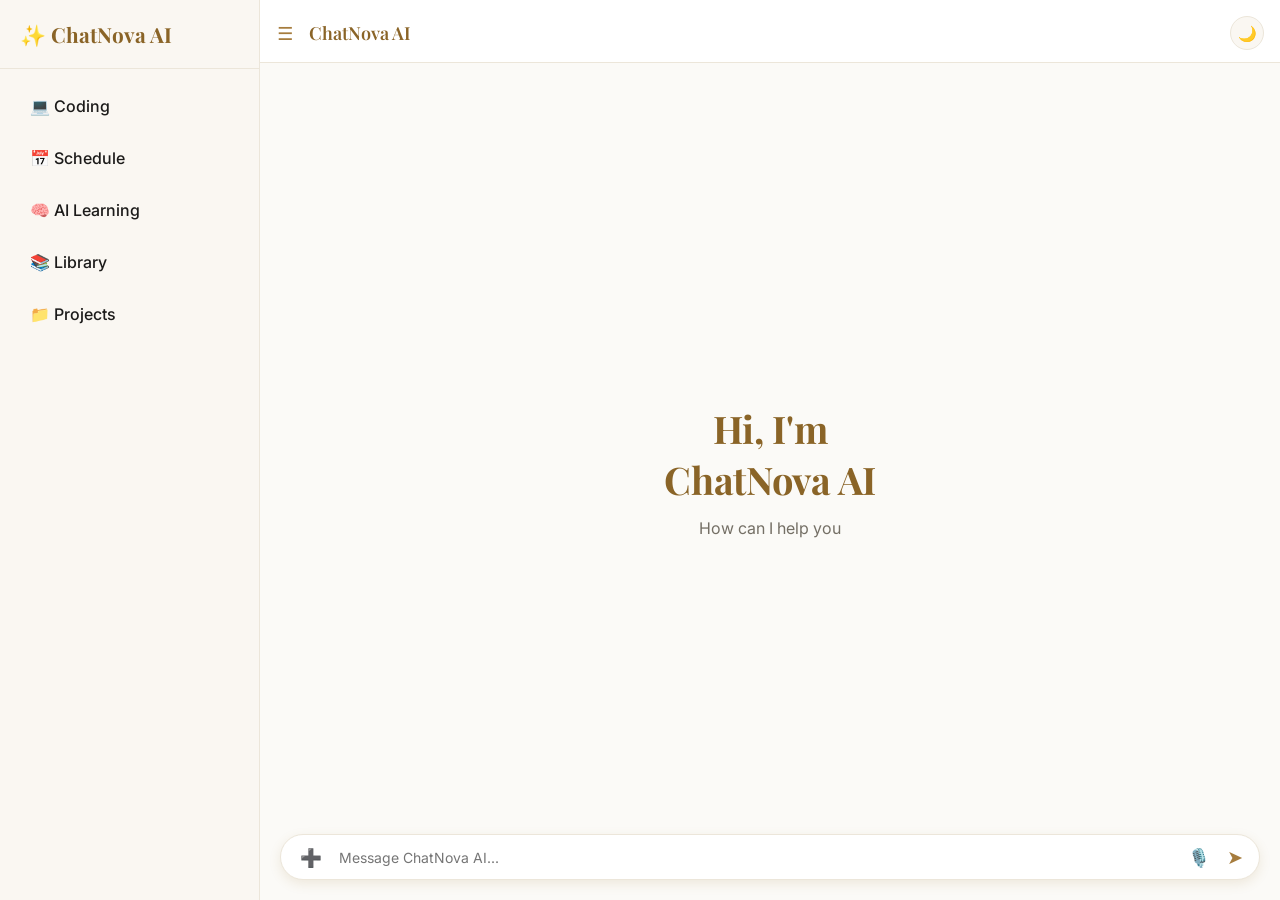
==== commit 5e220db4: "Update index.html" ====
--- a/index.html
+++ b/index.html
@@ -4,6 +4,8 @@
     <meta charset="UTF-8">
     <meta name="viewport" content="width=device-width, initial-scale=1.0, maximum-scale=1.0, user-scalable=no">
     <title>ChatNova AI</title>
+    <link rel="preconnect" href="https://fonts.googleapis.com">
+    <link href="https://fonts.googleapis.com/css2?family=Playfair+Display:wght@600;700&family=Inter:wght@400;500;600;700&display=swap" rel="stylesheet">
     <link rel="stylesheet" href="style.css">
 </head>
 <body>
--- a/style.css
+++ b/style.css
@@ -1,38 +1,40 @@
 :root {
-    --primary: #7e22ce;
-    --primary-light: #a855f7;
-    --primary-dark: #581c87;
-    --bg-main: #fbfbfe;
-    --bg-sidebar: #f3e8ff;
+    --primary: #a67c3d;         /* muted gold */
+    --primary-light: #c79a52;
+    --primary-dark: #8a6427;
+    --bg-main: #fbfaf7;
+    --bg-sidebar: #faf7f2;
     --bg-panel: #ffffff;
-    --bg-alt: #f7f5fb;
-    --text-main: #1f2937;
-    --text-muted: #6b7280;
-    --border: #e9d5ff;
-    --shadow: rgba(126, 34, 206, 0.12);
-    --avatar-user: #6b7280;
-    --avatar-ai: linear-gradient(135deg, #7e22ce, #a855f7);
+    --bg-alt: #f6f3ec;
+    --text-main: #1c1b1a;
+    --text-muted: #746f65;
+    --border: #ece6da;
+    --shadow: rgba(166, 124, 61, 0.14);
+    --avatar-user: #6b6b64;
+    --avatar-ai: linear-gradient(135deg, #c79a52, #8a6427);
+    --font-display: 'Playfair Display', Georgia, serif;
+    --font-body: 'Inter', system-ui, -apple-system, sans-serif;
 }
 
 html[data-theme="dark"] {
-    --primary: #a855f7;
-    --primary-light: #c084fc;
-    --primary-dark: #e9d5ff;
-    --bg-main: #121016;
-    --bg-sidebar: #1b1723;
-    --bg-panel: #1e1a26;
-    --bg-alt: #1a1621;
-    --text-main: #f1f1f4;
-    --text-muted: #a0a0ab;
-    --border: #322c3d;
-    --shadow: rgba(168, 85, 247, 0.2);
-    --avatar-user: #4b4b57;
-    --avatar-ai: linear-gradient(135deg, #a855f7, #7e22ce);
+    --primary: #c79a52;
+    --primary-light: #d9b06a;
+    --primary-dark: #e9d5ac;
+    --bg-main: #16140f;
+    --bg-sidebar: #1c1913;
+    --bg-panel: #201d16;
+    --bg-alt: #1a1712;
+    --text-main: #f2efe8;
+    --text-muted: #a89f8d;
+    --border: #33301f;
+    --shadow: rgba(199, 154, 82, 0.22);
+    --avatar-user: #4b4942;
+    --avatar-ai: linear-gradient(135deg, #d9b06a, #a67c3d);
 }
 
 html { transition: background-color 0.25s ease, color 0.25s ease; }
 
-* { box-sizing: border-box; margin: 0; padding: 0; font-family: 'Segoe UI', system-ui, -apple-system, sans-serif; }
+* { box-sizing: border-box; margin: 0; padding: 0; font-family: var(--font-body); }
 
 html, body {
     height: 100dvh; width: 100vw;
@@ -48,7 +50,7 @@
 }
 .sidebar.collapsed { margin-left: -260px; }
 .sidebar-header {
-    padding: 20px; font-size: 1.4rem; font-weight: 700; color: var(--primary-dark);
+    padding: 20px; font-size: 1.3rem; font-weight: 700; font-family: var(--font-display); color: var(--primary-dark);
     border-bottom: 1px solid var(--border); display: flex; align-items: center; justify-content: space-between;
 }
 .menu-items { list-style: none; padding: 15px; flex-grow: 1; overflow-y: auto; }
@@ -67,7 +69,7 @@
 }
 .header-left { display: flex; align-items: center; gap: 15px; }
 .menu-btn { background: transparent; border: none; font-size: 18px !important; width: 18px !important; color: var(--primary); cursor: pointer; display: flex; align-items: center; justify-content: center; }
-.app-title { font-size: 18px; font-weight: 600; color: var(--primary-dark); }
+.app-title { font-size: 18px; font-weight: 600; font-family: var(--font-display); color: var(--primary-dark); }
 .theme-toggle-btn {
     background: var(--bg-sidebar); border: 1px solid var(--border); border-radius: 50%;
     width: 34px; height: 34px; font-size: 15px; cursor: pointer; display: flex; align-items: center; justify-content: center;
@@ -79,7 +81,7 @@
 .chat-display { flex-grow: 1; min-height: 0; overflow-y: auto; display: flex; flex-direction: column; padding-bottom: 120px; }
 
 .welcome-container { text-align: center; margin: auto !important; width: 260px !important; max-width: 260px !important; padding: 0px !important; }
-.welcome-container h1 { color: var(--primary) !important; font-size: 18px !important; font-weight: 700 !important; margin-bottom: 6px !important; letter-spacing: -0.3px !important; }
+.welcome-container h1 { color: var(--primary-dark) !important; font-family: var(--font-display) !important; font-size: 20px !important; font-weight: 700 !important; margin-bottom: 6px !important; letter-spacing: -0.3px !important; }
 .welcome-container p { color: var(--text-muted) !important; font-size: 12px !important; line-height: 1.4 !important; }
 
 @keyframes fadeIn { from { opacity: 0; transform: translateY(8px); } to { opacity: 1; transform: translateY(0); } }
@@ -104,7 +106,7 @@
 .input-box-container {
     display: flex; align-items: center; justify-content: space-between !important;
     background-color: var(--bg-panel); border: 1px solid var(--border); border-radius: 28px;
-    padding: 6px 14px !important; box-shadow: 0 4px 12px rgba(126, 34, 206, 0.05); gap: 8px;
+    padding: 6px 14px !important; box-shadow: 0 4px 12px var(--shadow); gap: 8px;
 }
 .chat-input { flex-grow: 1; border: none; outline: none; padding: 6px 4px; font-size: 14px; background: transparent; color: var(--text-main); }
 .input-actions-right { display: flex; align-items: center; gap: 12px; flex-shrink: 0; padding-right: 2px; }
@@ -134,7 +136,7 @@
 }
 @media (min-width: 769px) {
     .welcome-container { max-width: 500px; width: auto !important; }
-    .welcome-container h1 { font-size: 36px !important; margin-bottom: 12px !important; }
+    .welcome-container h1 { font-size: 38px !important; margin-bottom: 12px !important; }
     .welcome-container p { font-size: 16px !important; }
     .input-area-wrapper { position: relative; padding: 20px !important; }
     .chat-display { padding-bottom: 20px; }
